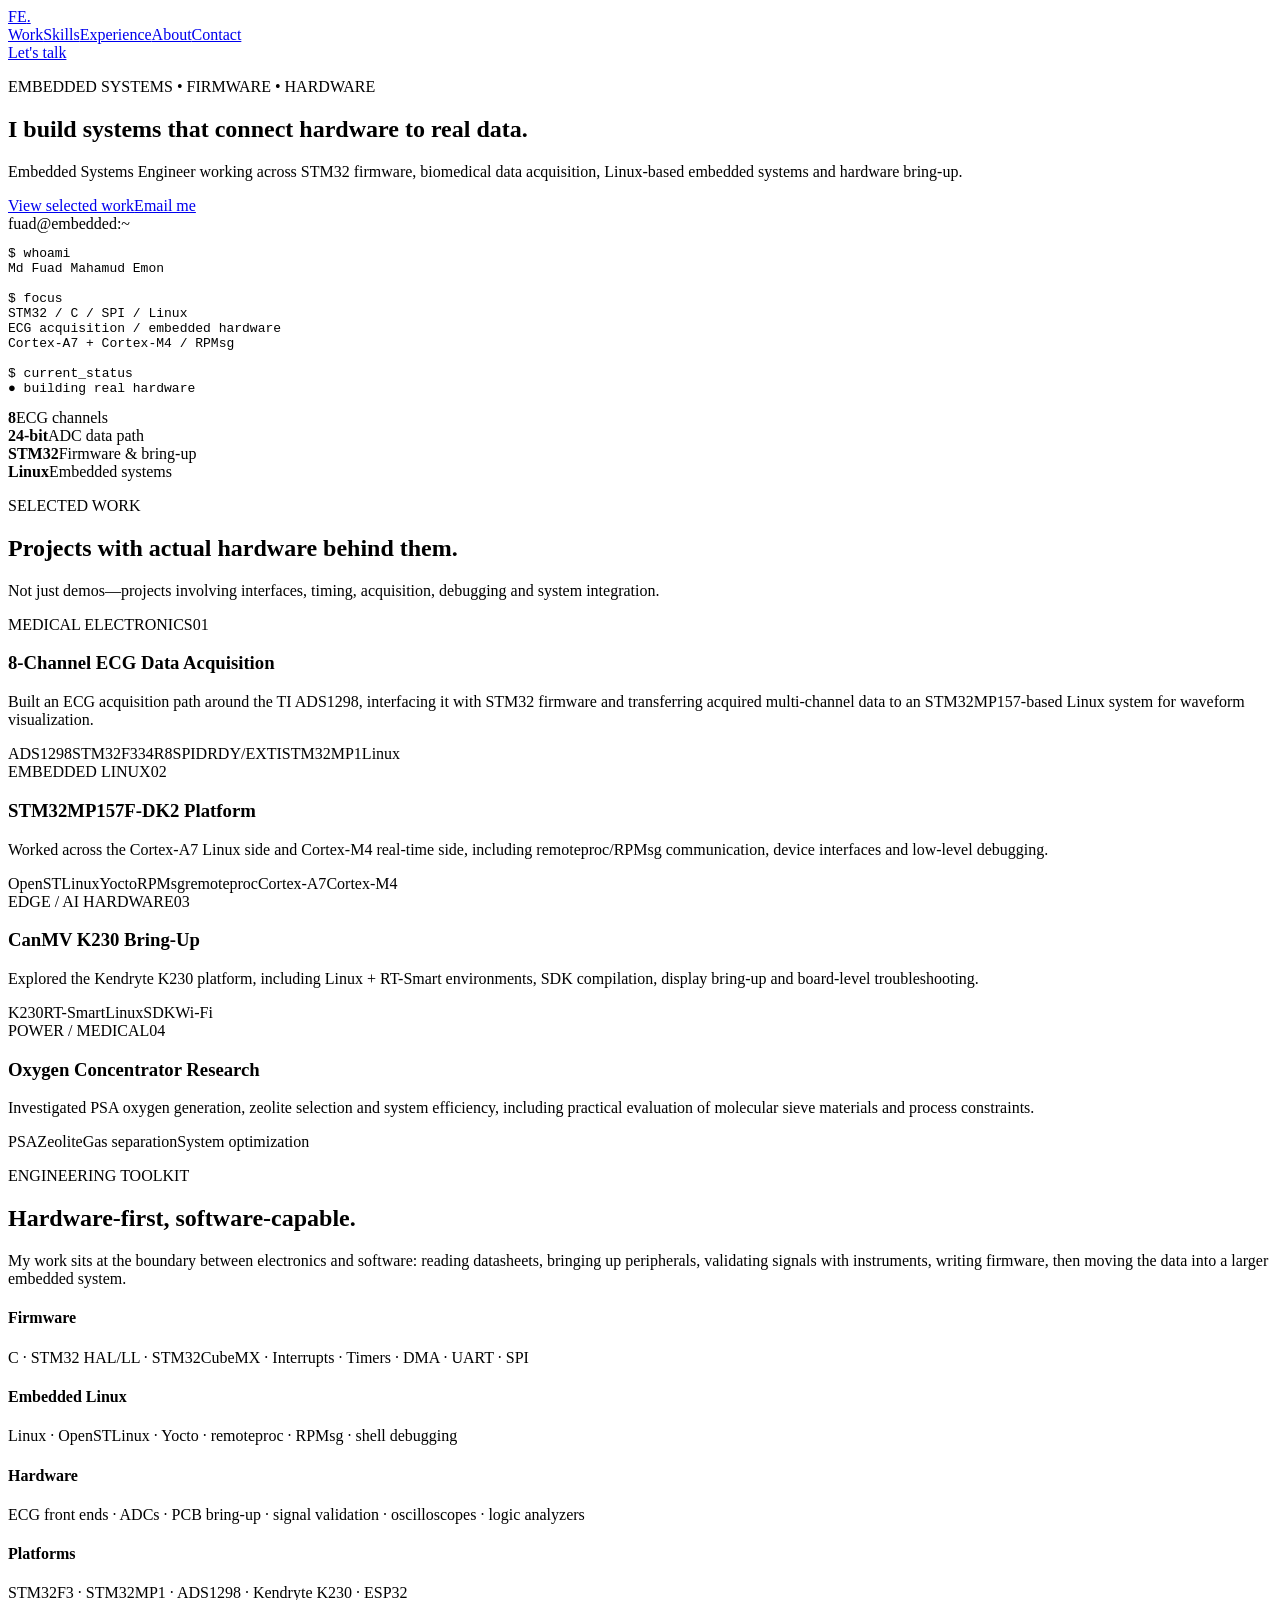
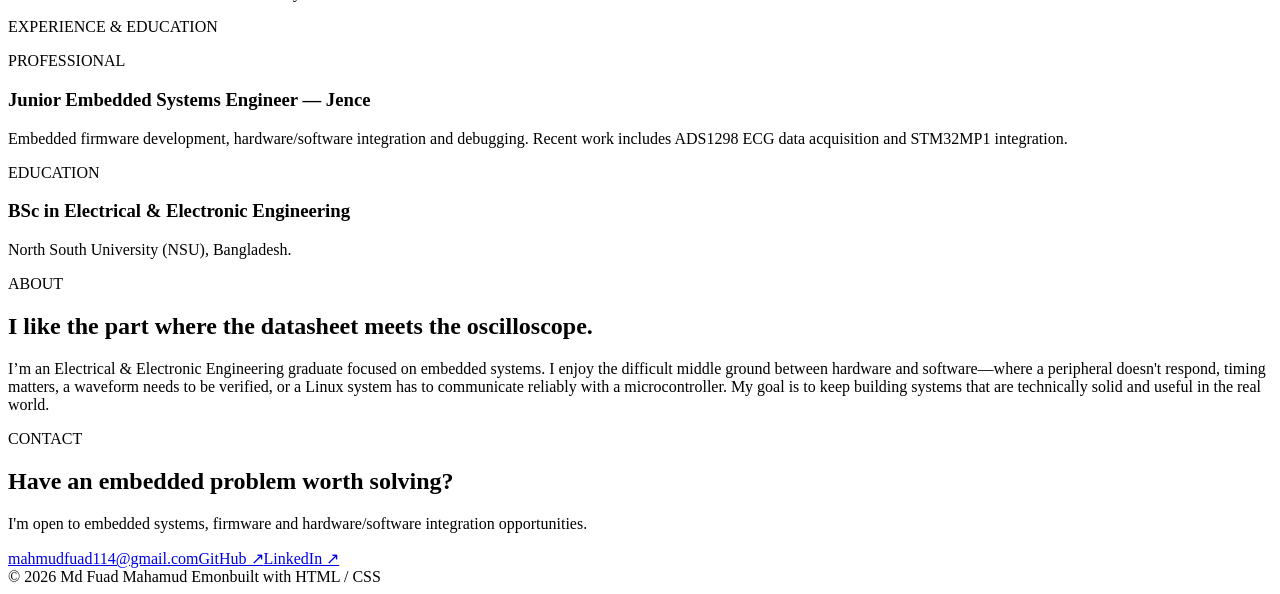
==== index.html @ d2d77876 "Create portfolio homepage" ====
<!DOCTYPE html>
<html lang="en">
<head>
  <meta charset="UTF-8">
  <meta name="viewport" content="width=device-width, initial-scale=1.0">
  <meta name="description" content="Md Fuad Mahamud Emon — Embedded Systems Engineer specializing in STM32, ECG acquisition, Linux and firmware development.">
  <title>Fuad Emon | Embedded Systems Engineer</title>
  <link rel="preconnect" href="https://fonts.googleapis.com">
  <link rel="preconnect" href="https://fonts.gstatic.com" crossorigin>
  <link href="https://fonts.googleapis.com/css2?family=Inter:wght@400;500;600;700;800&family=JetBrains+Mono:wght@500;600&display=swap" rel="stylesheet">
  <link rel="stylesheet" href="style.css">
</head>
<body>
  <header class="nav">
    <a class="brand" href="#top">FE<span>.</span></a>
    <nav><a href="#work">Work</a><a href="#skills">Skills</a><a href="#experience">Experience</a><a href="#about">About</a><a href="#contact">Contact</a></nav>
    <a class="nav-btn" href="#contact">Let's talk</a>
  </header>
  <main id="top">
    <section class="hero">
      <div class="hero-copy">
        <p class="eyebrow">EMBEDDED SYSTEMS • FIRMWARE • HARDWARE</p>
        <h1>I build systems that connect <span>hardware to real data.</span></h1>
        <p class="lead">Embedded Systems Engineer working across STM32 firmware, biomedical data acquisition, Linux-based embedded systems and hardware bring-up.</p>
        <div class="hero-actions"><a class="btn primary" href="#work">View selected work</a><a class="btn ghost" href="mailto:mahmudfuad114@gmail.com">Email me</a></div>
      </div>
      <div class="terminal"><div class="terminal-bar"><i></i><i></i><i></i><span>fuad@embedded:~</span></div><pre><code><span class="muted">$</span> whoami
<span class="accent">Md Fuad Mahamud Emon</span>

<span class="muted">$</span> focus
STM32 / C / SPI / Linux
ECG acquisition / embedded hardware
Cortex-A7 + Cortex-M4 / RPMsg

<span class="muted">$</span> current_status
<span class="ok">● building real hardware</span></code></pre></div>
    </section>
    <section class="metrics"><div><strong>8</strong><span>ECG channels</span></div><div><strong>24-bit</strong><span>ADC data path</span></div><div><strong>STM32</strong><span>Firmware &amp; bring-up</span></div><div><strong>Linux</strong><span>Embedded systems</span></div></section>
    <section id="work" class="section"><div class="section-head"><div><p class="eyebrow">SELECTED WORK</p><h2>Projects with actual hardware behind them.</h2></div><p>Not just demos—projects involving interfaces, timing, acquisition, debugging and system integration.</p></div>
      <div class="projects">
        <article class="project featured"><div class="project-top"><span class="tag">MEDICAL ELECTRONICS</span><span class="mono">01</span></div><h3>8-Channel ECG Data Acquisition</h3><p>Built an ECG acquisition path around the TI ADS1298, interfacing it with STM32 firmware and transferring acquired multi-channel data to an STM32MP157-based Linux system for waveform visualization.</p><div class="stack"><span>ADS1298</span><span>STM32F334R8</span><span>SPI</span><span>DRDY/EXTI</span><span>STM32MP1</span><span>Linux</span></div></article>
        <article class="project"><div class="project-top"><span class="tag">EMBEDDED LINUX</span><span class="mono">02</span></div><h3>STM32MP157F-DK2 Platform</h3><p>Worked across the Cortex-A7 Linux side and Cortex-M4 real-time side, including remoteproc/RPMsg communication, device interfaces and low-level debugging.</p><div class="stack"><span>OpenSTLinux</span><span>Yocto</span><span>RPMsg</span><span>remoteproc</span><span>Cortex-A7</span><span>Cortex-M4</span></div></article>
        <article class="project"><div class="project-top"><span class="tag">EDGE / AI HARDWARE</span><span class="mono">03</span></div><h3>CanMV K230 Bring-Up</h3><p>Explored the Kendryte K230 platform, including Linux + RT-Smart environments, SDK compilation, display bring-up and board-level troubleshooting.</p><div class="stack"><span>K230</span><span>RT-Smart</span><span>Linux</span><span>SDK</span><span>Wi-Fi</span></div></article>
        <article class="project"><div class="project-top"><span class="tag">POWER / MEDICAL</span><span class="mono">04</span></div><h3>Oxygen Concentrator Research</h3><p>Investigated PSA oxygen generation, zeolite selection and system efficiency, including practical evaluation of molecular sieve materials and process constraints.</p><div class="stack"><span>PSA</span><span>Zeolite</span><span>Gas separation</span><span>System optimization</span></div></article>
      </div>
    </section>
    <section id="skills" class="section split"><div><p class="eyebrow">ENGINEERING TOOLKIT</p><h2>Hardware-first, software-capable.</h2><p class="body-copy">My work sits at the boundary between electronics and software: reading datasheets, bringing up peripherals, validating signals with instruments, writing firmware, then moving the data into a larger embedded system.</p></div><div class="skill-grid"><div><h4>Firmware</h4><p>C · STM32 HAL/LL · STM32CubeMX · Interrupts · Timers · DMA · UART · SPI</p></div><div><h4>Embedded Linux</h4><p>Linux · OpenSTLinux · Yocto · remoteproc · RPMsg · shell debugging</p></div><div><h4>Hardware</h4><p>ECG front ends · ADCs · PCB bring-up · signal validation · oscilloscopes · logic analyzers</p></div><div><h4>Platforms</h4><p>STM32F3 · STM32MP1 · ADS1298 · Kendryte K230 · ESP32</p></div></div></section>
    <section id="experience" class="section"><p class="eyebrow">EXPERIENCE &amp; EDUCATION</p><div class="timeline"><div class="timeline-item"><div class="date">PROFESSIONAL</div><div><h3>Junior Embedded Systems Engineer — Jence</h3><p>Embedded firmware development, hardware/software integration and debugging. Recent work includes ADS1298 ECG data acquisition and STM32MP1 integration.</p></div></div><div class="timeline-item"><div class="date">EDUCATION</div><div><h3>BSc in Electrical &amp; Electronic Engineering</h3><p>North South University (NSU), Bangladesh.</p></div></div></div></section>
    <section id="about" class="section about"><div><p class="eyebrow">ABOUT</p><h2>I like the part where the datasheet meets the oscilloscope.</h2></div><p class="body-copy">I’m an Electrical &amp; Electronic Engineering graduate focused on embedded systems. I enjoy the difficult middle ground between hardware and software—where a peripheral doesn't respond, timing matters, a waveform needs to be verified, or a Linux system has to communicate reliably with a microcontroller. My goal is to keep building systems that are technically solid and useful in the real world.</p></section>
    <section id="contact" class="contact"><p class="eyebrow">CONTACT</p><h2>Have an embedded problem worth solving?</h2><p>I'm open to embedded systems, firmware and hardware/software integration opportunities.</p><div class="contact-links"><a class="btn primary" href="mailto:mahmudfuad114@gmail.com">mahmudfuad114@gmail.com</a><a class="btn ghost" href="https://github.com/Fuad810" target="_blank" rel="noopener">GitHub ↗</a><a class="btn ghost" href="https://www.linkedin.com/" target="_blank" rel="noopener">LinkedIn ↗</a></div></section>
  </main>
  <footer><span>© 2026 Md Fuad Mahamud Emon</span><span class="mono">built with HTML / CSS</span></footer>
  <script src="script.js"></script>
</body>
</html>
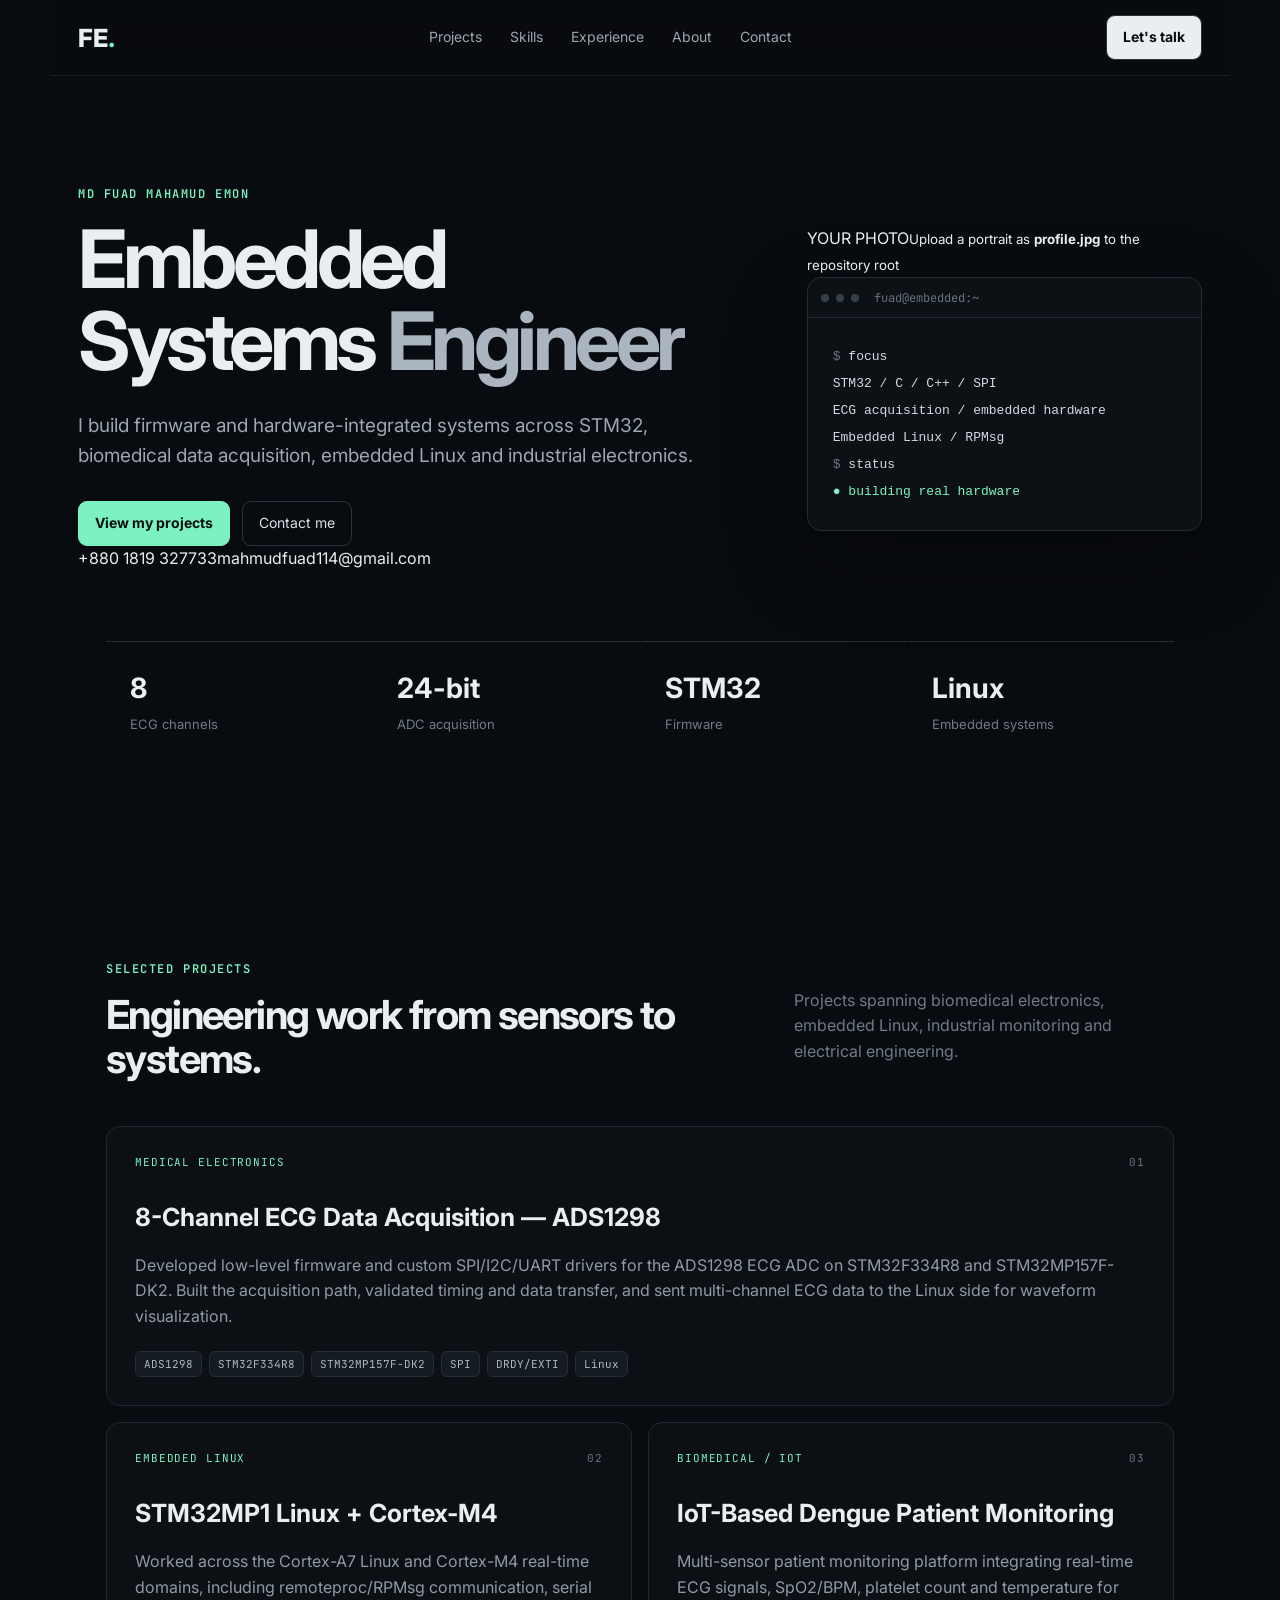
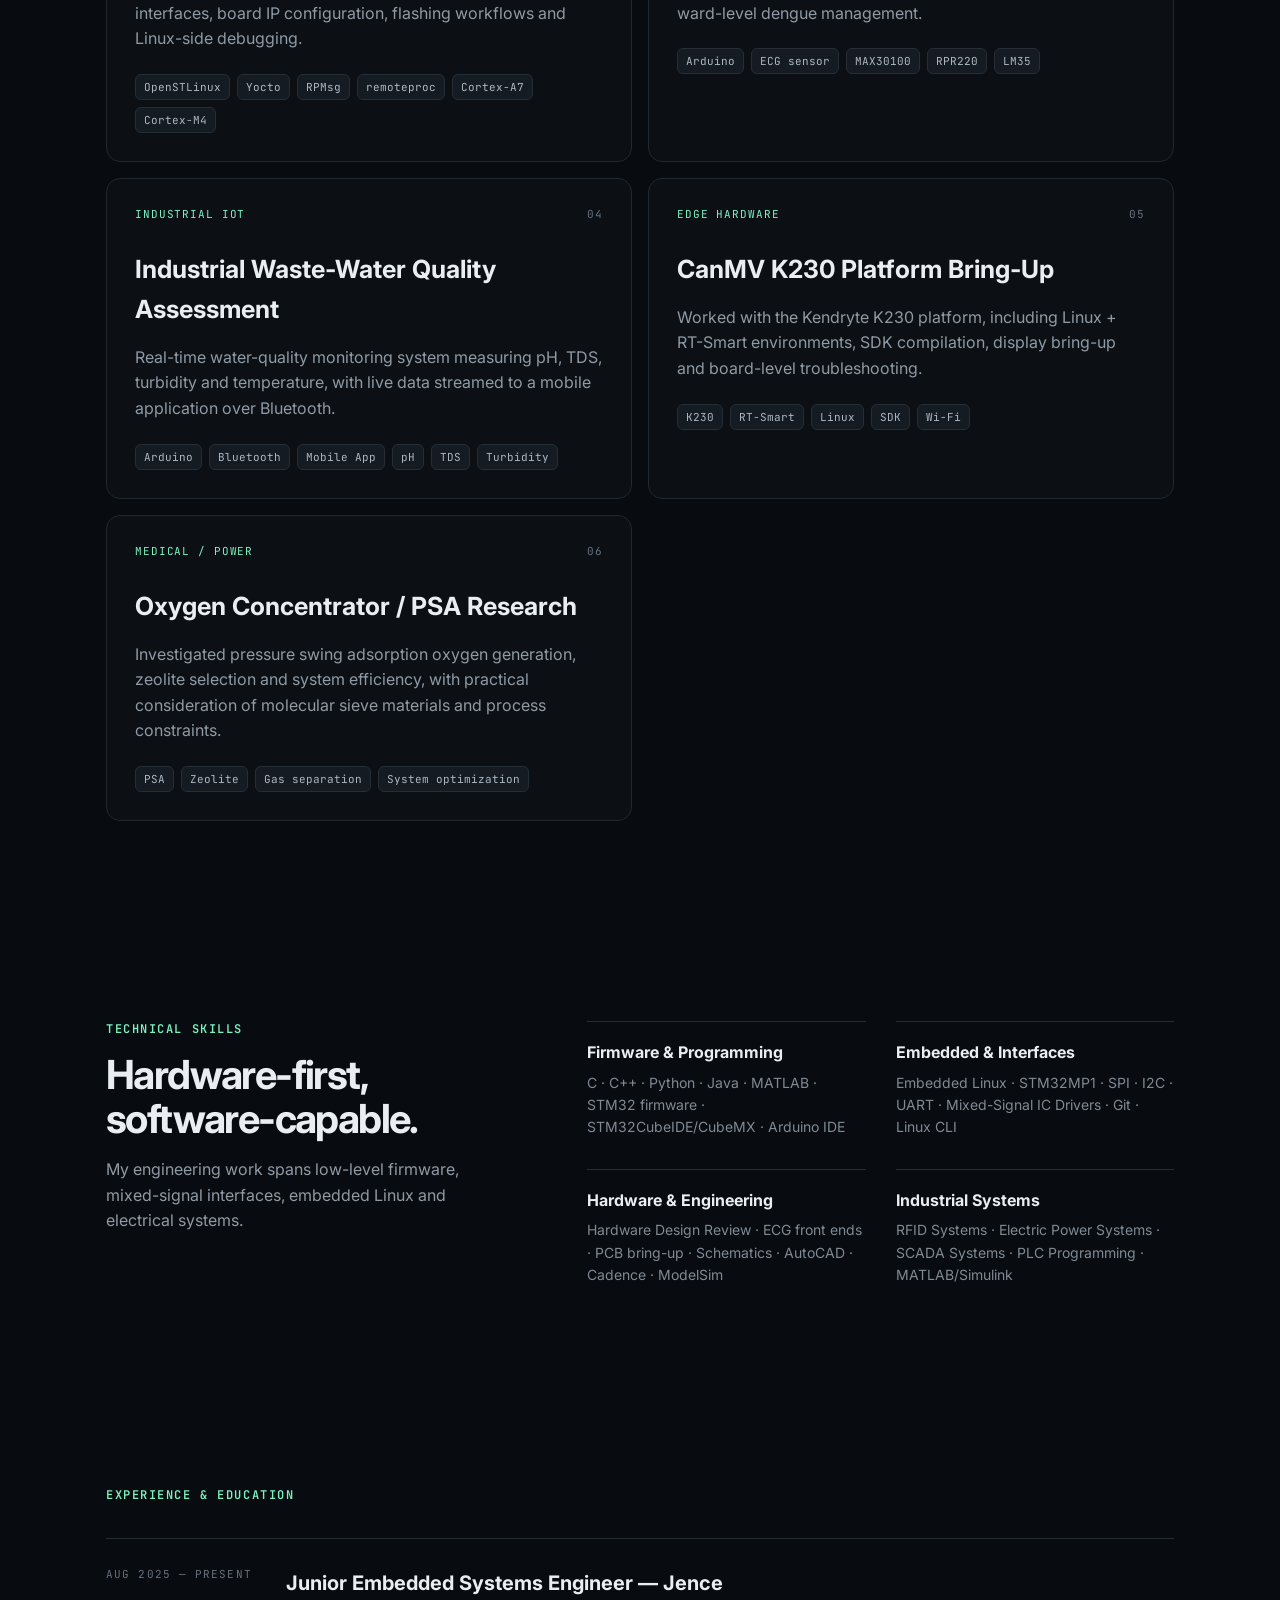
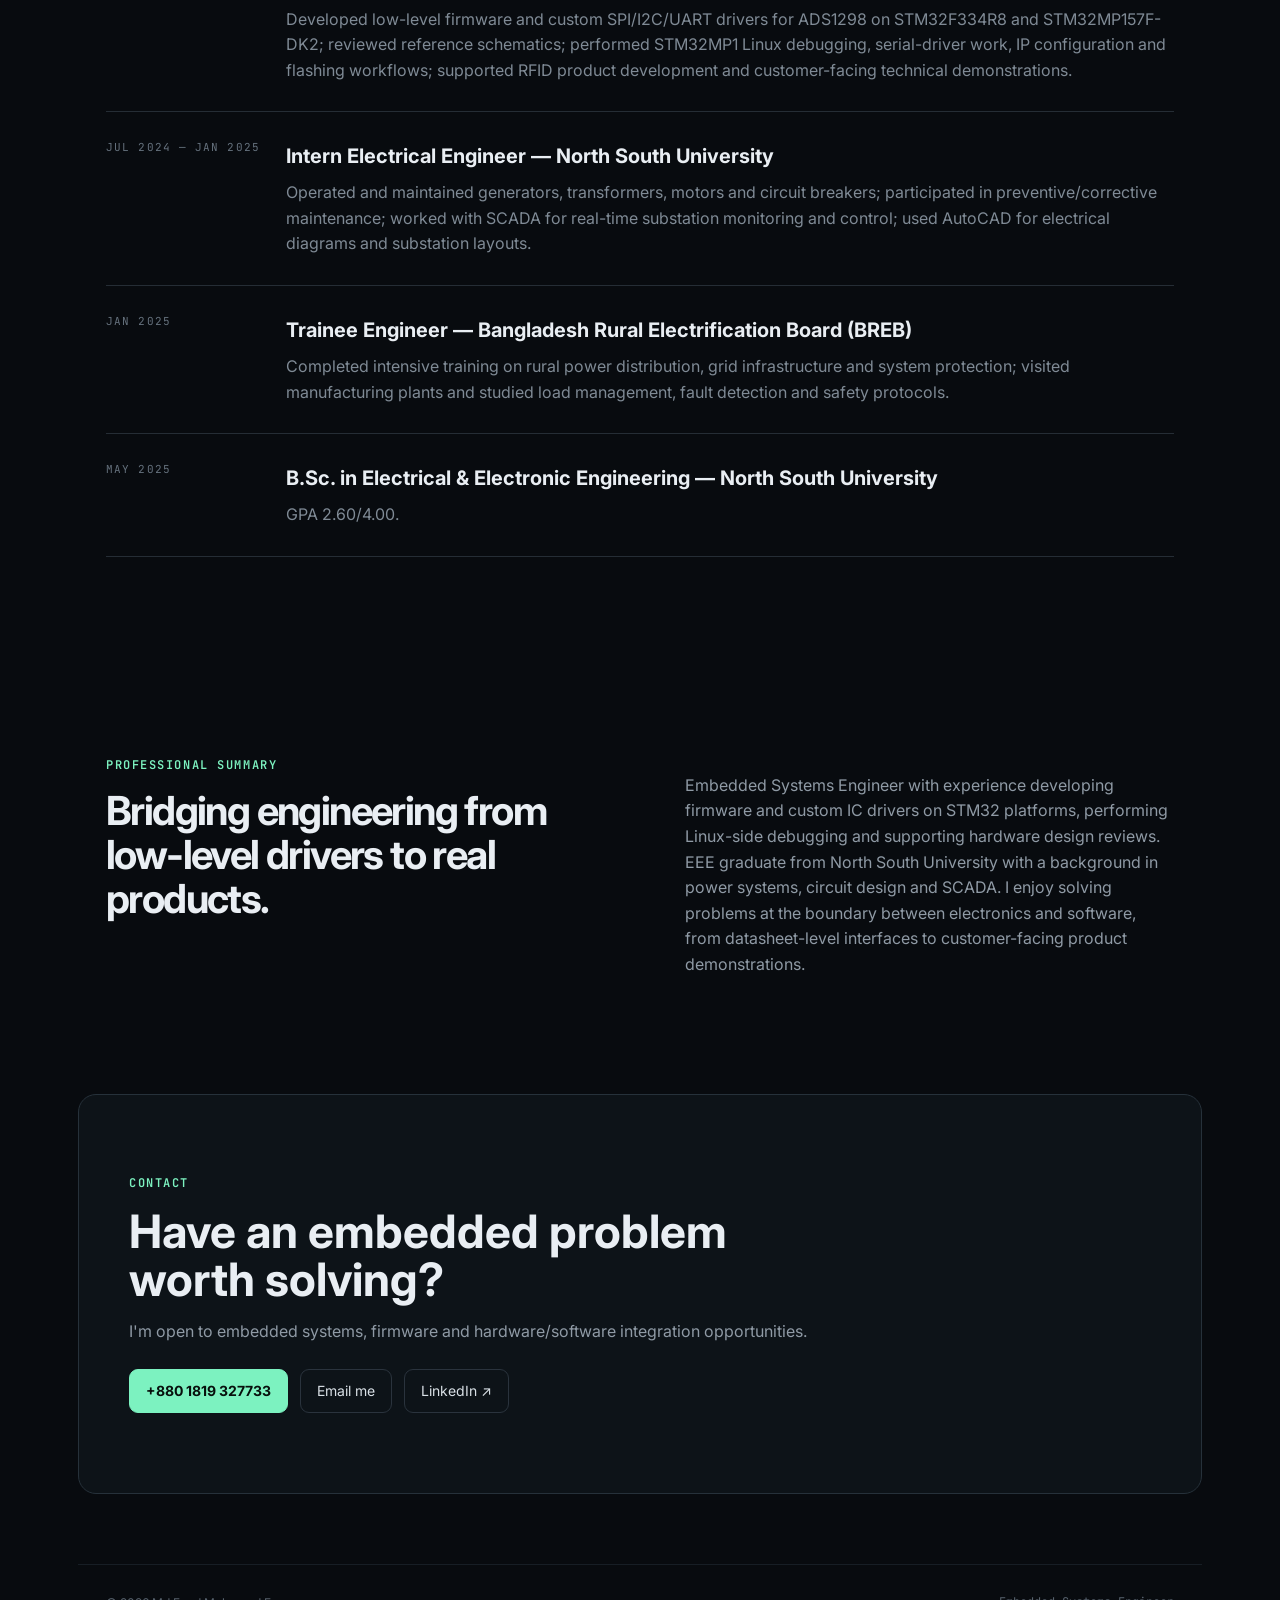
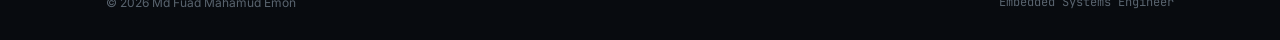
==== commit 6aa91a3f: "Update portfolio with latest CV details" ====
--- a/index.html
+++ b/index.html
@@ -1,55 +1,37 @@
 <!DOCTYPE html>
 <html lang="en">
 <head>
-  <meta charset="UTF-8">
-  <meta name="viewport" content="width=device-width, initial-scale=1.0">
-  <meta name="description" content="Md Fuad Mahamud Emon — Embedded Systems Engineer specializing in STM32, ECG acquisition, Linux and firmware development.">
-  <title>Fuad Emon | Embedded Systems Engineer</title>
-  <link rel="preconnect" href="https://fonts.googleapis.com">
-  <link rel="preconnect" href="https://fonts.gstatic.com" crossorigin>
-  <link href="https://fonts.googleapis.com/css2?family=Inter:wght@400;500;600;700;800&family=JetBrains+Mono:wght@500;600&display=swap" rel="stylesheet">
-  <link rel="stylesheet" href="style.css">
+<meta charset="UTF-8"><meta name="viewport" content="width=device-width, initial-scale=1.0">
+<meta name="description" content="Md Fuad Mahamud Emon — Embedded Systems Engineer. STM32, ECG acquisition, embedded Linux, firmware and hardware integration.">
+<title>Md Fuad Mahamud Emon | Embedded Systems Engineer</title>
+<link rel="preconnect" href="https://fonts.googleapis.com"><link rel="preconnect" href="https://fonts.gstatic.com" crossorigin>
+<link href="https://fonts.googleapis.com/css2?family=Inter:wght@400;500;600;700;800&family=JetBrains+Mono:wght@500;600&display=swap" rel="stylesheet"><link rel="stylesheet" href="style.css">
 </head>
 <body>
-  <header class="nav">
-    <a class="brand" href="#top">FE<span>.</span></a>
-    <nav><a href="#work">Work</a><a href="#skills">Skills</a><a href="#experience">Experience</a><a href="#about">About</a><a href="#contact">Contact</a></nav>
-    <a class="nav-btn" href="#contact">Let's talk</a>
-  </header>
-  <main id="top">
-    <section class="hero">
-      <div class="hero-copy">
-        <p class="eyebrow">EMBEDDED SYSTEMS • FIRMWARE • HARDWARE</p>
-        <h1>I build systems that connect <span>hardware to real data.</span></h1>
-        <p class="lead">Embedded Systems Engineer working across STM32 firmware, biomedical data acquisition, Linux-based embedded systems and hardware bring-up.</p>
-        <div class="hero-actions"><a class="btn primary" href="#work">View selected work</a><a class="btn ghost" href="mailto:mahmudfuad114@gmail.com">Email me</a></div>
-      </div>
-      <div class="terminal"><div class="terminal-bar"><i></i><i></i><i></i><span>fuad@embedded:~</span></div><pre><code><span class="muted">$</span> whoami
-<span class="accent">Md Fuad Mahamud Emon</span>
-
-<span class="muted">$</span> focus
-STM32 / C / SPI / Linux
+<header class="nav"><a class="brand" href="#top">FE<span>.</span></a><nav><a href="#work">Projects</a><a href="#skills">Skills</a><a href="#experience">Experience</a><a href="#about">About</a><a href="#contact">Contact</a></nav><a class="nav-btn" href="#contact">Let's talk</a></header>
+<main id="top">
+<section class="hero">
+<div class="hero-copy"><p class="eyebrow">MD FUAD MAHAMUD EMON</p><h1>Embedded Systems <span>Engineer</span></h1><p class="lead">I build firmware and hardware-integrated systems across STM32, biomedical data acquisition, embedded Linux and industrial electronics.</p><div class="hero-actions"><a class="btn primary" href="#work">View my projects</a><a class="btn ghost" href="mailto:mahmudfuad114@gmail.com">Contact me</a></div><div class="quick-contact"><span>+880 1819 327733</span><span>mahmudfuad114@gmail.com</span></div></div>
+<div class="profile-card"><div class="photo-placeholder"><span>YOUR PHOTO</span><small>Upload a portrait as <b>profile.jpg</b> to the repository root</small></div><div class="terminal"><div class="terminal-bar"><i></i><i></i><i></i><span>fuad@embedded:~</span></div><pre><code><span class="muted">$</span> focus
+STM32 / C / C++ / SPI
 ECG acquisition / embedded hardware
-Cortex-A7 + Cortex-M4 / RPMsg
-
-<span class="muted">$</span> current_status
-<span class="ok">● building real hardware</span></code></pre></div>
-    </section>
-    <section class="metrics"><div><strong>8</strong><span>ECG channels</span></div><div><strong>24-bit</strong><span>ADC data path</span></div><div><strong>STM32</strong><span>Firmware &amp; bring-up</span></div><div><strong>Linux</strong><span>Embedded systems</span></div></section>
-    <section id="work" class="section"><div class="section-head"><div><p class="eyebrow">SELECTED WORK</p><h2>Projects with actual hardware behind them.</h2></div><p>Not just demos—projects involving interfaces, timing, acquisition, debugging and system integration.</p></div>
-      <div class="projects">
-        <article class="project featured"><div class="project-top"><span class="tag">MEDICAL ELECTRONICS</span><span class="mono">01</span></div><h3>8-Channel ECG Data Acquisition</h3><p>Built an ECG acquisition path around the TI ADS1298, interfacing it with STM32 firmware and transferring acquired multi-channel data to an STM32MP157-based Linux system for waveform visualization.</p><div class="stack"><span>ADS1298</span><span>STM32F334R8</span><span>SPI</span><span>DRDY/EXTI</span><span>STM32MP1</span><span>Linux</span></div></article>
-        <article class="project"><div class="project-top"><span class="tag">EMBEDDED LINUX</span><span class="mono">02</span></div><h3>STM32MP157F-DK2 Platform</h3><p>Worked across the Cortex-A7 Linux side and Cortex-M4 real-time side, including remoteproc/RPMsg communication, device interfaces and low-level debugging.</p><div class="stack"><span>OpenSTLinux</span><span>Yocto</span><span>RPMsg</span><span>remoteproc</span><span>Cortex-A7</span><span>Cortex-M4</span></div></article>
-        <article class="project"><div class="project-top"><span class="tag">EDGE / AI HARDWARE</span><span class="mono">03</span></div><h3>CanMV K230 Bring-Up</h3><p>Explored the Kendryte K230 platform, including Linux + RT-Smart environments, SDK compilation, display bring-up and board-level troubleshooting.</p><div class="stack"><span>K230</span><span>RT-Smart</span><span>Linux</span><span>SDK</span><span>Wi-Fi</span></div></article>
-        <article class="project"><div class="project-top"><span class="tag">POWER / MEDICAL</span><span class="mono">04</span></div><h3>Oxygen Concentrator Research</h3><p>Investigated PSA oxygen generation, zeolite selection and system efficiency, including practical evaluation of molecular sieve materials and process constraints.</p><div class="stack"><span>PSA</span><span>Zeolite</span><span>Gas separation</span><span>System optimization</span></div></article>
-      </div>
-    </section>
-    <section id="skills" class="section split"><div><p class="eyebrow">ENGINEERING TOOLKIT</p><h2>Hardware-first, software-capable.</h2><p class="body-copy">My work sits at the boundary between electronics and software: reading datasheets, bringing up peripherals, validating signals with instruments, writing firmware, then moving the data into a larger embedded system.</p></div><div class="skill-grid"><div><h4>Firmware</h4><p>C · STM32 HAL/LL · STM32CubeMX · Interrupts · Timers · DMA · UART · SPI</p></div><div><h4>Embedded Linux</h4><p>Linux · OpenSTLinux · Yocto · remoteproc · RPMsg · shell debugging</p></div><div><h4>Hardware</h4><p>ECG front ends · ADCs · PCB bring-up · signal validation · oscilloscopes · logic analyzers</p></div><div><h4>Platforms</h4><p>STM32F3 · STM32MP1 · ADS1298 · Kendryte K230 · ESP32</p></div></div></section>
-    <section id="experience" class="section"><p class="eyebrow">EXPERIENCE &amp; EDUCATION</p><div class="timeline"><div class="timeline-item"><div class="date">PROFESSIONAL</div><div><h3>Junior Embedded Systems Engineer — Jence</h3><p>Embedded firmware development, hardware/software integration and debugging. Recent work includes ADS1298 ECG data acquisition and STM32MP1 integration.</p></div></div><div class="timeline-item"><div class="date">EDUCATION</div><div><h3>BSc in Electrical &amp; Electronic Engineering</h3><p>North South University (NSU), Bangladesh.</p></div></div></div></section>
-    <section id="about" class="section about"><div><p class="eyebrow">ABOUT</p><h2>I like the part where the datasheet meets the oscilloscope.</h2></div><p class="body-copy">I’m an Electrical &amp; Electronic Engineering graduate focused on embedded systems. I enjoy the difficult middle ground between hardware and software—where a peripheral doesn't respond, timing matters, a waveform needs to be verified, or a Linux system has to communicate reliably with a microcontroller. My goal is to keep building systems that are technically solid and useful in the real world.</p></section>
-    <section id="contact" class="contact"><p class="eyebrow">CONTACT</p><h2>Have an embedded problem worth solving?</h2><p>I'm open to embedded systems, firmware and hardware/software integration opportunities.</p><div class="contact-links"><a class="btn primary" href="mailto:mahmudfuad114@gmail.com">mahmudfuad114@gmail.com</a><a class="btn ghost" href="https://github.com/Fuad810" target="_blank" rel="noopener">GitHub ↗</a><a class="btn ghost" href="https://www.linkedin.com/" target="_blank" rel="noopener">LinkedIn ↗</a></div></section>
-  </main>
-  <footer><span>© 2026 Md Fuad Mahamud Emon</span><span class="mono">built with HTML / CSS</span></footer>
-  <script src="script.js"></script>
-</body>
-</html>+Embedded Linux / RPMsg
+<span class="muted">$</span> status
+<span class="ok">● building real hardware</span></code></pre></div></div>
+</section>
+<section class="metrics"><div><strong>8</strong><span>ECG channels</span></div><div><strong>24-bit</strong><span>ADC acquisition</span></div><div><strong>STM32</strong><span>Firmware</span></div><div><strong>Linux</strong><span>Embedded systems</span></div></section>
+<section id="work" class="section"><div class="section-head"><div><p class="eyebrow">SELECTED PROJECTS</p><h2>Engineering work from sensors to systems.</h2></div><p>Projects spanning biomedical electronics, embedded Linux, industrial monitoring and electrical engineering.</p></div>
+<div class="projects">
+<article class="project featured"><div class="project-top"><span class="tag">MEDICAL ELECTRONICS</span><span class="mono">01</span></div><h3>8-Channel ECG Data Acquisition — ADS1298</h3><p>Developed low-level firmware and custom SPI/I2C/UART drivers for the ADS1298 ECG ADC on STM32F334R8 and STM32MP157F-DK2. Built the acquisition path, validated timing and data transfer, and sent multi-channel ECG data to the Linux side for waveform visualization.</p><div class="stack"><span>ADS1298</span><span>STM32F334R8</span><span>STM32MP157F-DK2</span><span>SPI</span><span>DRDY/EXTI</span><span>Linux</span></div></article>
+<article class="project"><div class="project-top"><span class="tag">EMBEDDED LINUX</span><span class="mono">02</span></div><h3>STM32MP1 Linux + Cortex-M4</h3><p>Worked across the Cortex-A7 Linux and Cortex-M4 real-time domains, including remoteproc/RPMsg communication, serial interfaces, board IP configuration, flashing workflows and Linux-side debugging.</p><div class="stack"><span>OpenSTLinux</span><span>Yocto</span><span>RPMsg</span><span>remoteproc</span><span>Cortex-A7</span><span>Cortex-M4</span></div></article>
+<article class="project"><div class="project-top"><span class="tag">BIOMEDICAL / IOT</span><span class="mono">03</span></div><h3>IoT-Based Dengue Patient Monitoring</h3><p>Multi-sensor patient monitoring platform integrating real-time ECG signals, SpO2/BPM, platelet count and temperature for ward-level dengue management.</p><div class="stack"><span>Arduino</span><span>ECG sensor</span><span>MAX30100</span><span>RPR220</span><span>LM35</span></div></article>
+<article class="project"><div class="project-top"><span class="tag">INDUSTRIAL IOT</span><span class="mono">04</span></div><h3>Industrial Waste-Water Quality Assessment</h3><p>Real-time water-quality monitoring system measuring pH, TDS, turbidity and temperature, with live data streamed to a mobile application over Bluetooth.</p><div class="stack"><span>Arduino</span><span>Bluetooth</span><span>Mobile App</span><span>pH</span><span>TDS</span><span>Turbidity</span></div></article>
+<article class="project"><div class="project-top"><span class="tag">EDGE HARDWARE</span><span class="mono">05</span></div><h3>CanMV K230 Platform Bring-Up</h3><p>Worked with the Kendryte K230 platform, including Linux + RT-Smart environments, SDK compilation, display bring-up and board-level troubleshooting.</p><div class="stack"><span>K230</span><span>RT-Smart</span><span>Linux</span><span>SDK</span><span>Wi-Fi</span></div></article>
+<article class="project"><div class="project-top"><span class="tag">MEDICAL / POWER</span><span class="mono">06</span></div><h3>Oxygen Concentrator / PSA Research</h3><p>Investigated pressure swing adsorption oxygen generation, zeolite selection and system efficiency, with practical consideration of molecular sieve materials and process constraints.</p><div class="stack"><span>PSA</span><span>Zeolite</span><span>Gas separation</span><span>System optimization</span></div></article>
+</div></section>
+<section id="skills" class="section split"><div><p class="eyebrow">TECHNICAL SKILLS</p><h2>Hardware-first, software-capable.</h2><p class="body-copy">My engineering work spans low-level firmware, mixed-signal interfaces, embedded Linux and electrical systems.</p></div><div class="skill-grid"><div><h4>Firmware &amp; Programming</h4><p>C · C++ · Python · Java · MATLAB · STM32 firmware · STM32CubeIDE/CubeMX · Arduino IDE</p></div><div><h4>Embedded &amp; Interfaces</h4><p>Embedded Linux · STM32MP1 · SPI · I2C · UART · Mixed-Signal IC Drivers · Git · Linux CLI</p></div><div><h4>Hardware &amp; Engineering</h4><p>Hardware Design Review · ECG front ends · PCB bring-up · Schematics · AutoCAD · Cadence · ModelSim</p></div><div><h4>Industrial Systems</h4><p>RFID Systems · Electric Power Systems · SCADA Systems · PLC Programming · MATLAB/Simulink</p></div></div></section>
+<section id="experience" class="section"><p class="eyebrow">EXPERIENCE &amp; EDUCATION</p><div class="timeline"><div class="timeline-item"><div class="date">AUG 2025 — PRESENT</div><div><h3>Junior Embedded Systems Engineer — Jence</h3><p>Developed low-level firmware and custom SPI/I2C/UART drivers for ADS1298 on STM32F334R8 and STM32MP157F-DK2; reviewed reference schematics; performed STM32MP1 Linux debugging, serial-driver work, IP configuration and flashing workflows; supported RFID product development and customer-facing technical demonstrations.</p></div></div><div class="timeline-item"><div class="date">JUL 2024 — JAN 2025</div><div><h3>Intern Electrical Engineer — North South University</h3><p>Operated and maintained generators, transformers, motors and circuit breakers; participated in preventive/corrective maintenance; worked with SCADA for real-time substation monitoring and control; used AutoCAD for electrical diagrams and substation layouts.</p></div></div><div class="timeline-item"><div class="date">JAN 2025</div><div><h3>Trainee Engineer — Bangladesh Rural Electrification Board (BREB)</h3><p>Completed intensive training on rural power distribution, grid infrastructure and system protection; visited manufacturing plants and studied load management, fault detection and safety protocols.</p></div></div><div class="timeline-item"><div class="date">MAY 2025</div><div><h3>B.Sc. in Electrical &amp; Electronic Engineering — North South University</h3><p>GPA 2.60/4.00.</p></div></div></div></section>
+<section id="about" class="section about"><div><p class="eyebrow">PROFESSIONAL SUMMARY</p><h2>Bridging engineering from low-level drivers to real products.</h2></div><p class="body-copy">Embedded Systems Engineer with experience developing firmware and custom IC drivers on STM32 platforms, performing Linux-side debugging and supporting hardware design reviews. EEE graduate from North South University with a background in power systems, circuit design and SCADA. I enjoy solving problems at the boundary between electronics and software, from datasheet-level interfaces to customer-facing product demonstrations.</p></section>
+<section id="contact" class="contact"><p class="eyebrow">CONTACT</p><h2>Have an embedded problem worth solving?</h2><p>I'm open to embedded systems, firmware and hardware/software integration opportunities.</p><div class="contact-links"><a class="btn primary" href="tel:+8801819327733">+880 1819 327733</a><a class="btn ghost" href="mailto:mahmudfuad114@gmail.com">Email me</a><a class="btn ghost" href="https://www.linkedin.com/in/md-fuad-mahamud-emon" target="_blank" rel="noopener">LinkedIn ↗</a></div></section>
+</main><footer><span>© 2026 Md Fuad Mahamud Emon</span><span class="mono">Embedded Systems Engineer</span></footer><script src="script.js"></script>
+</body></html>
--- a/style.css
+++ b/style.css
@@ -0,0 +1 @@
+*{box-sizing:border-box}html{scroll-behavior:smooth}body{margin:0;background:#080b0f;color:#e9eef3;font-family:Inter,system-ui,sans-serif;line-height:1.6}a{color:inherit;text-decoration:none}.nav{height:76px;display:flex;align-items:center;justify-content:space-between;max-width:1180px;margin:auto;padding:0 28px;position:sticky;top:0;background:rgba(8,11,15,.88);backdrop-filter:blur(16px);z-index:10;border-bottom:1px solid #171c22}.brand{font:800 25px Inter}.brand span,.accent,.eyebrow{color:#7cf2c0}.nav nav{display:flex;gap:28px;color:#9da7b2;font-size:14px}.nav nav a:hover{color:#fff}.nav-btn,.btn{border:1px solid #2a333d;border-radius:9px;padding:10px 16px;font-size:14px}.nav-btn{background:#e9eef3;color:#080b0f;font-weight:700}.hero{max-width:1180px;margin:0 auto;padding:110px 28px 70px;display:grid;grid-template-columns:1.25fr .75fr;gap:70px;align-items:center}.eyebrow{font:600 12px "JetBrains Mono",monospace;letter-spacing:.13em;margin:0 0 16px}.hero h1{font-size:clamp(48px,6.3vw,82px);line-height:1.02;letter-spacing:-.055em;margin:0 0 28px}.hero h1 span{color:#aab5c0}.lead{max-width:650px;color:#9da7b2;font-size:19px}.hero-actions,.contact-links{display:flex;gap:12px;flex-wrap:wrap;margin-top:30px}.btn{display:inline-block}.primary{background:#7cf2c0;color:#07100c;border-color:#7cf2c0;font-weight:700}.ghost{color:#d9e0e6}.terminal{border:1px solid #232b34;border-radius:14px;background:#0d1116;box-shadow:0 30px 80px rgba(0,0,0,.35);overflow:hidden}.terminal-bar{height:40px;border-bottom:1px solid #202730;display:flex;align-items:center;gap:7px;padding:0 13px;color:#66727e;font:12px "JetBrains Mono"}.terminal-bar i{width:8px;height:8px;border-radius:50%;background:#35404b}.terminal-bar span{margin-left:8px}.terminal pre{padding:25px;margin:0;font:13px/2 "JetBrains Mono",monospace;color:#d2dae1}.muted{color:#66727e}.ok{color:#7cf2c0}.metrics{max-width:1124px;margin:0 auto;padding:0 28px 100px;display:grid;grid-template-columns:repeat(4,1fr);gap:1px}.metrics div{padding:24px;border-top:1px solid #252d35}.metrics strong{display:block;font-size:28px}.metrics span{color:#707b86;font-size:13px}.section{max-width:1124px;margin:0 auto;padding:100px 28px}.section-head{display:flex;justify-content:space-between;gap:60px;align-items:end;margin-bottom:45px}.section-head>p{max-width:380px;color:#707b86}.section h2{font-size:40px;line-height:1.1;letter-spacing:-.04em;margin:0}.projects{display:grid;grid-template-columns:1fr 1fr;gap:16px}.project{border:1px solid #202832;background:#0c1015;padding:28px;border-radius:14px;transition:.2s}.project:hover{transform:translateY(-3px);border-color:#3a4652}.project.featured{grid-column:span 2}.project-top{display:flex;justify-content:space-between;color:#66727e;font:11px "JetBrains Mono";letter-spacing:.08em}.tag{color:#7cf2c0}.project h3{font-size:25px;margin:28px 0 10px}.project p,.body-copy{color:#8f9aa5}.stack{display:flex;gap:7px;flex-wrap:wrap;margin-top:22px}.stack span{background:#151b22;border:1px solid #252e37;border-radius:6px;padding:5px 8px;font:11px "JetBrains Mono";color:#aeb8c2}.split{display:grid;grid-template-columns:.8fr 1.2fr;gap:90px}.skill-grid{display:grid;grid-template-columns:1fr 1fr;gap:30px}.skill-grid div{border-top:1px solid #252d35;padding-top:18px}.skill-grid h4{margin:0 0 6px}.skill-grid p{color:#7f8a95;font-size:14px;margin:0}.timeline{margin-top:35px;border-top:1px solid #252d35}.timeline-item{display:grid;grid-template-columns:180px 1fr;padding:28px 0;border-bottom:1px solid #252d35}.date{font:11px "JetBrains Mono";color:#66727e;letter-spacing:.1em}.timeline h3{margin:0 0 8px;font-size:20px}.timeline p{margin:0;color:#7f8a95}.about{display:grid;grid-template-columns:1fr 1fr;gap:90px}.contact{max-width:1124px;margin:0 auto 70px;padding:80px 50px;border:1px solid #26313a;border-radius:18px;background:#0d1318}.contact h2{font-size:46px;line-height:1.05;max-width:650px;margin:0}.contact>p:not(.eyebrow){color:#8f9aa5}.contact-links{margin-top:24px}footer{max-width:1124px;margin:auto;padding:28px;color:#59646f;border-top:1px solid #171e25;display:flex;justify-content:space-between;font-size:12px}.mono{font-family:"JetBrains Mono",monospace}@media(max-width:800px){.nav nav,.nav-btn{display:none}.hero,.split,.about{grid-template-columns:1fr}.hero{padding-top:70px;gap:45px}.metrics{grid-template-columns:1fr 1fr}.projects{grid-template-columns:1fr}.project.featured{grid-column:span 1}.section-head{display:block}.section-head>p{margin-top:20px}.skill-grid{grid-template-columns:1fr}.timeline-item{grid-template-columns:1fr;gap:8px}.contact{margin:20px 28px 50px;padding:45px 28px}.contact h2{font-size:36px}footer{margin:0 28px;display:block}.hero h1{font-size:52px}}
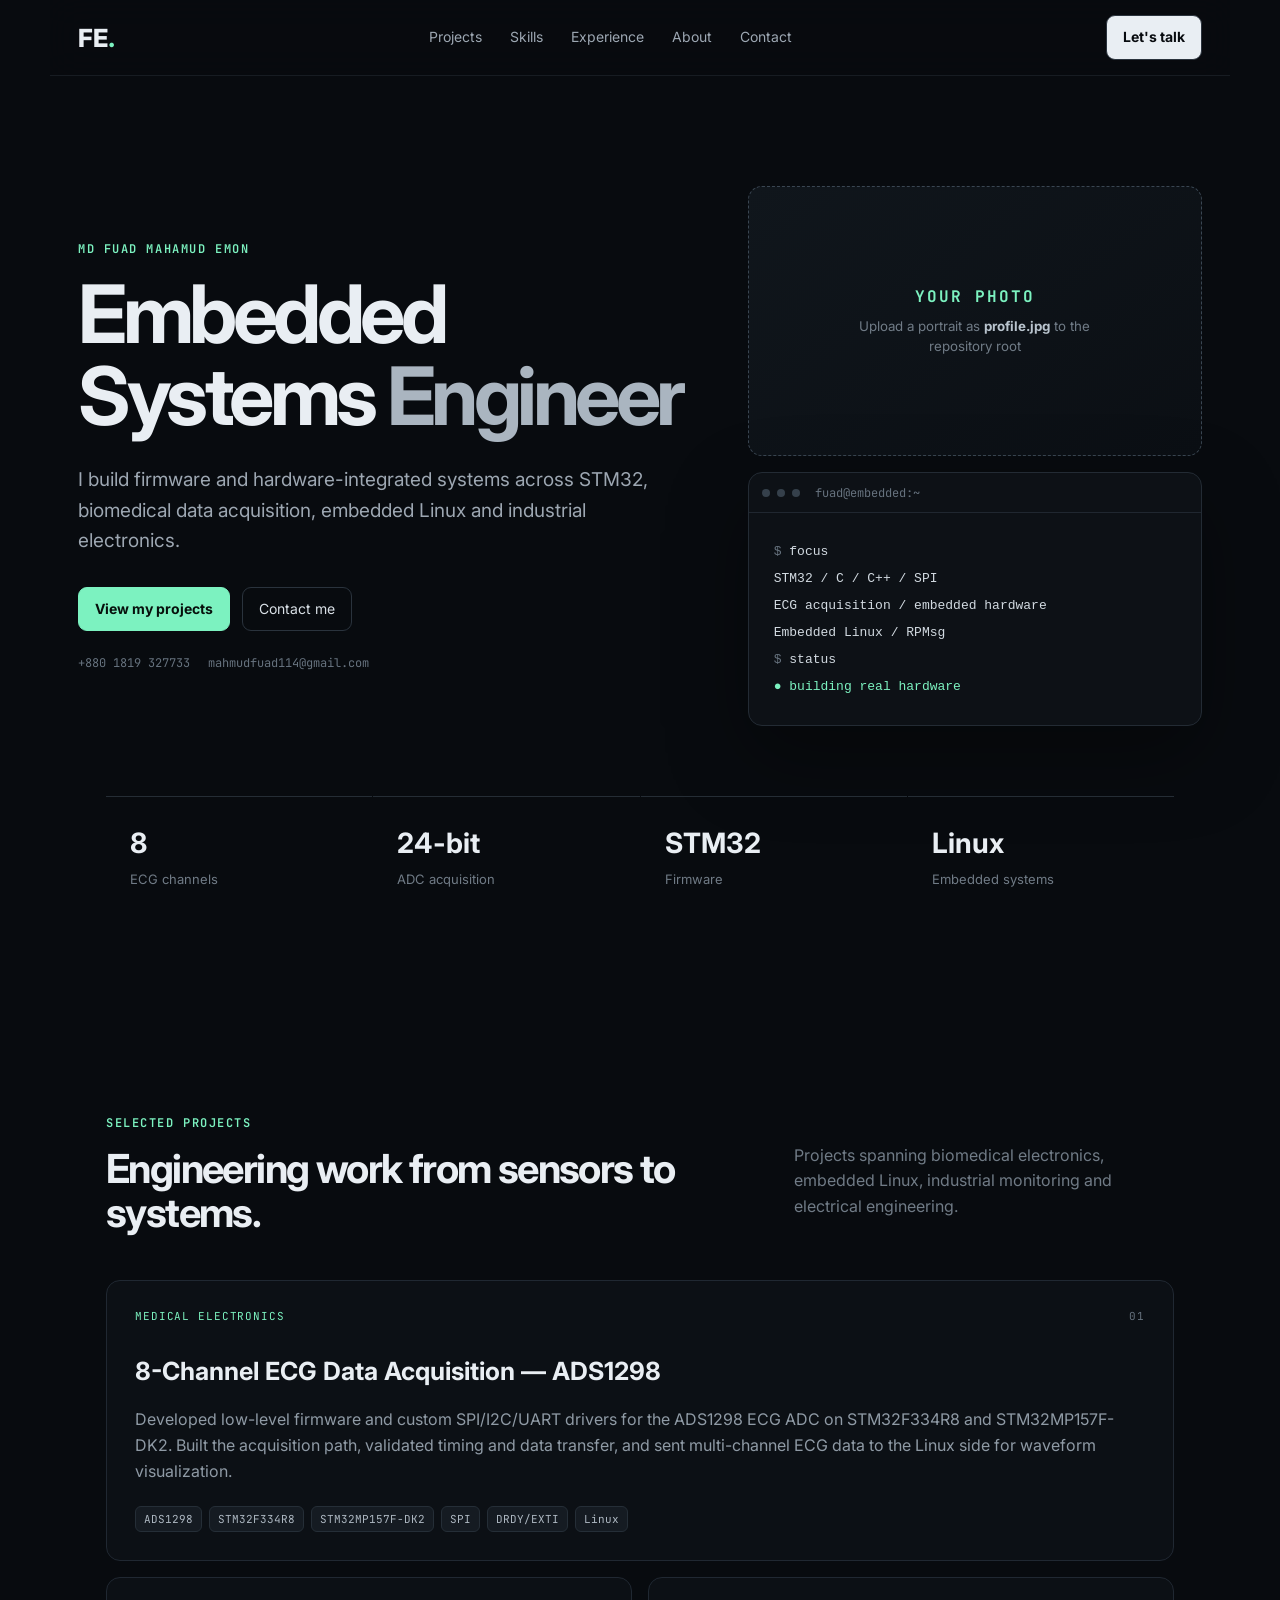
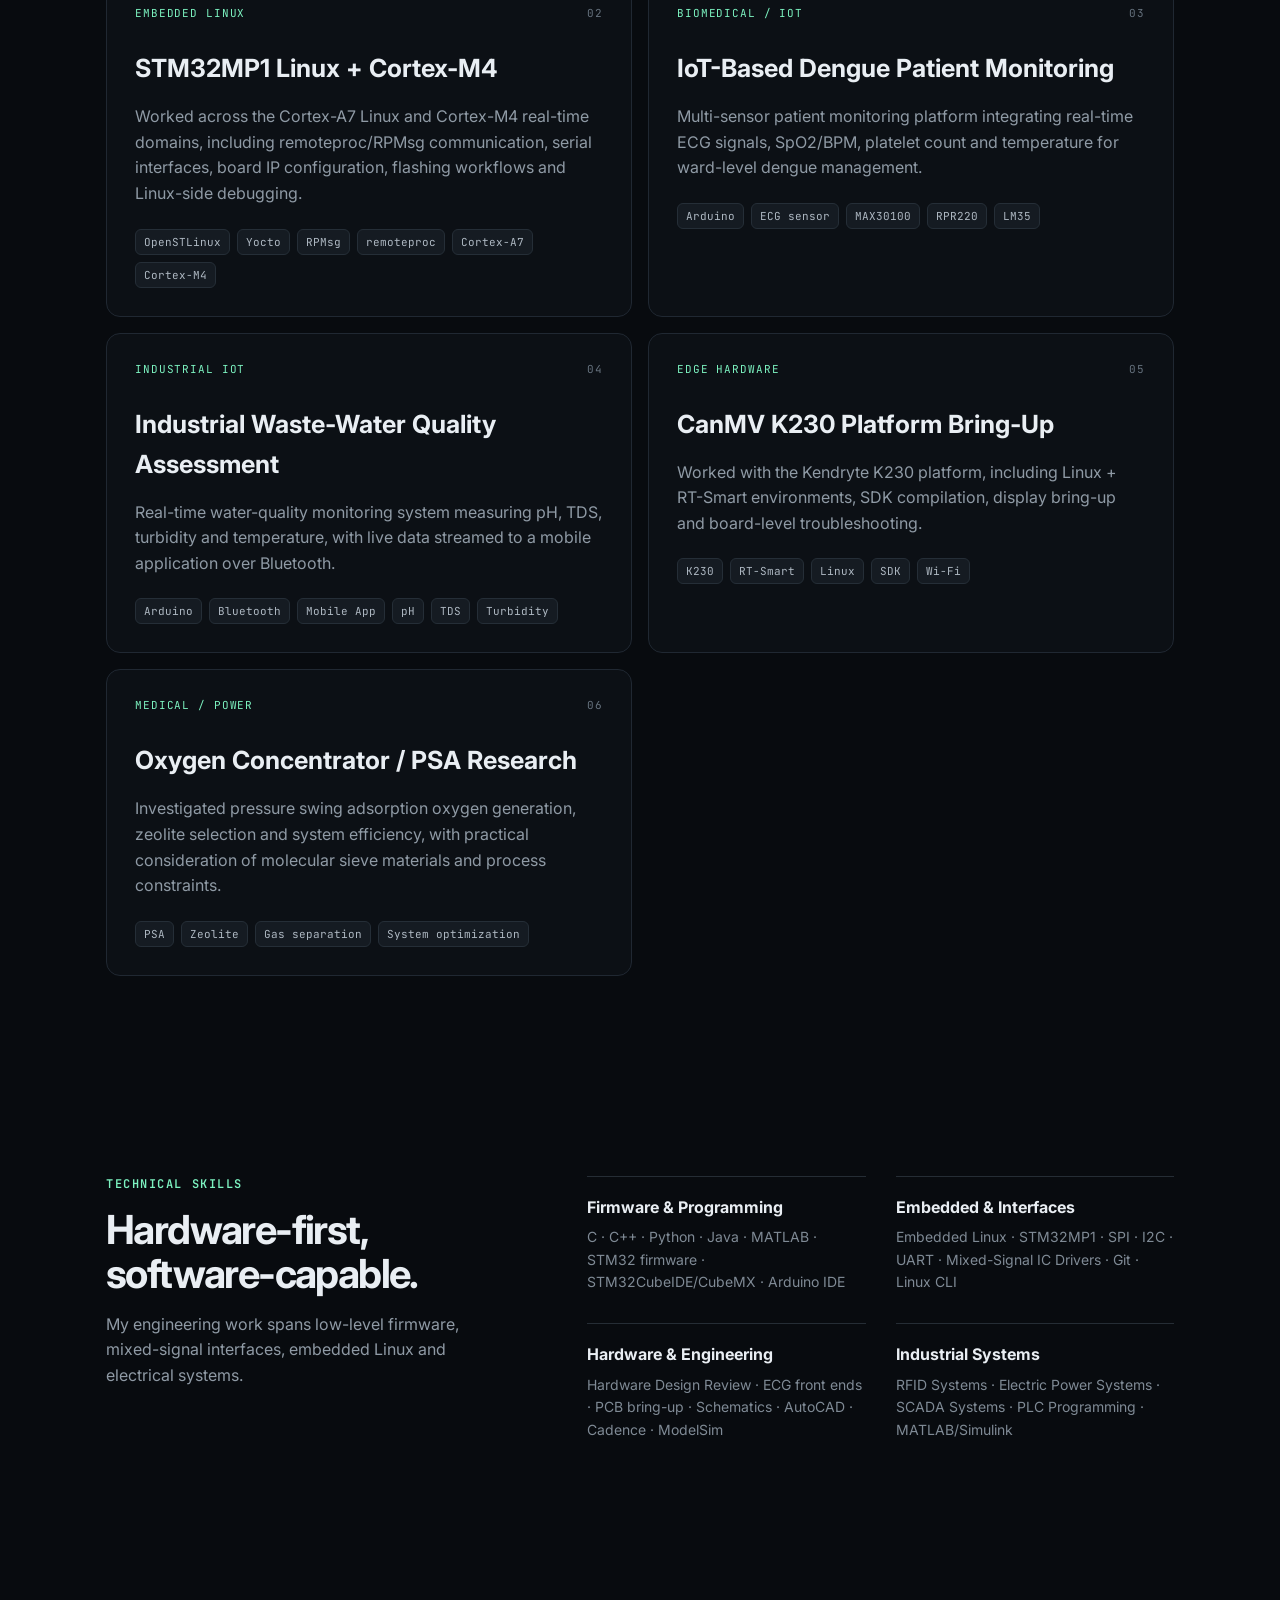
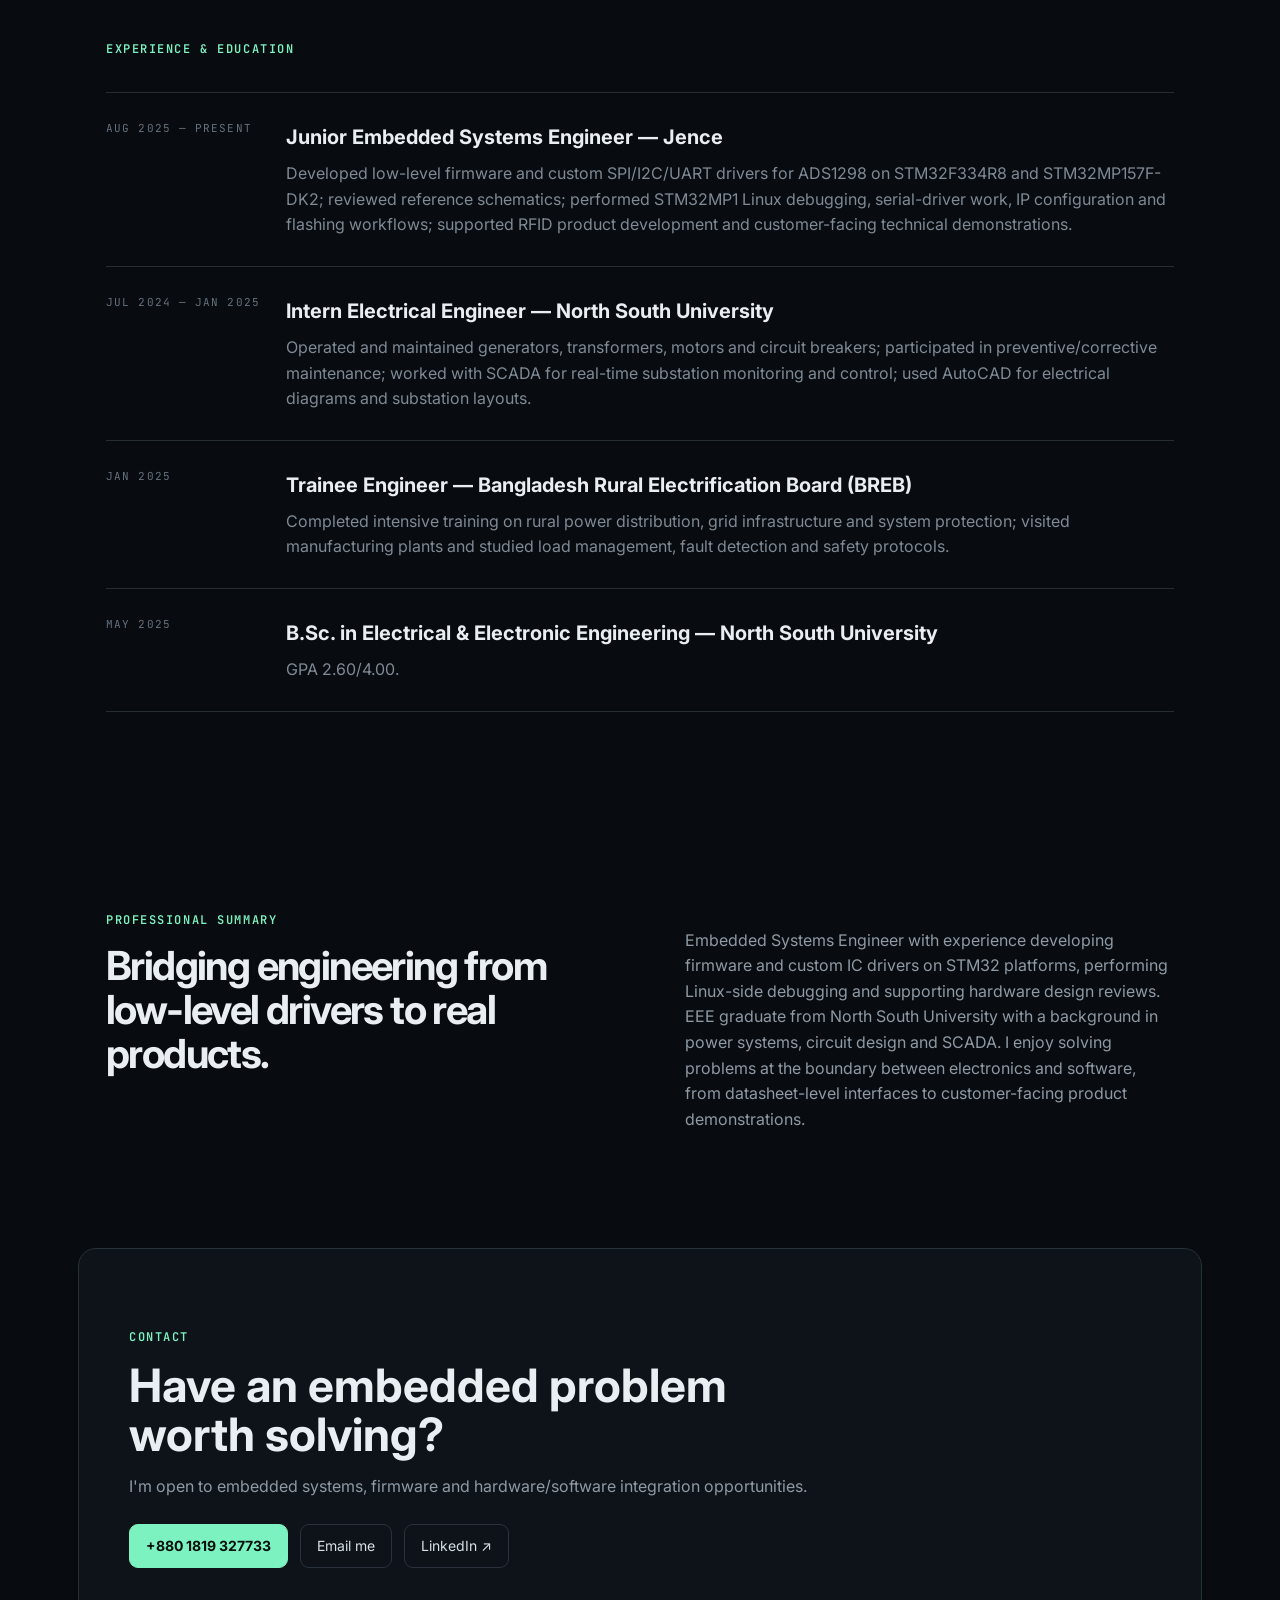
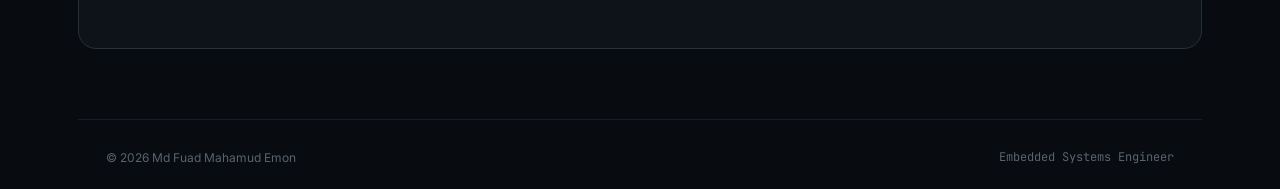
==== commit 893b3680: "Increase name prominence and add portfolio navigation metadata" ====
--- a/index.html
+++ b/index.html
@@ -11,7 +11,7 @@
 <header class="nav"><a class="brand" href="#top">FE<span>.</span></a><nav><a href="#work">Projects</a><a href="#skills">Skills</a><a href="#experience">Experience</a><a href="#about">About</a><a href="#contact">Contact</a></nav><a class="nav-btn" href="#contact">Let's talk</a></header>
 <main id="top">
 <section class="hero">
-<div class="hero-copy"><p class="eyebrow">MD FUAD MAHAMUD EMON</p><h1>Embedded Systems <span>Engineer</span></h1><p class="lead">I build firmware and hardware-integrated systems across STM32, biomedical data acquisition, embedded Linux and industrial electronics.</p><div class="hero-actions"><a class="btn primary" href="#work">View my projects</a><a class="btn ghost" href="mailto:mahmudfuad114@gmail.com">Contact me</a></div><div class="quick-contact"><span>+880 1819 327733</span><span>mahmudfuad114@gmail.com</span></div></div>
+<div class="hero-copy"><p class="eyebrow name-label">MD FUAD MAHAMUD EMON</p><h1>Embedded Systems <span>Engineer</span></h1><p class="lead">I build firmware and hardware-integrated systems across STM32, biomedical data acquisition, embedded Linux and industrial electronics.</p><div class="hero-actions"><a class="btn primary" href="#work">View my projects</a><a class="btn ghost" href="mailto:mahmudfuad114@gmail.com">Contact me</a></div><div class="quick-contact"><span>+880 1819 327733</span><span>mahmudfuad114@gmail.com</span></div></div>
 <div class="profile-card"><div class="photo-placeholder"><span>YOUR PHOTO</span><small>Upload a portrait as <b>profile.jpg</b> to the repository root</small></div><div class="terminal"><div class="terminal-bar"><i></i><i></i><i></i><span>fuad@embedded:~</span></div><pre><code><span class="muted">$</span> focus
 STM32 / C / C++ / SPI
 ECG acquisition / embedded hardware
--- a/style.css
+++ b/style.css
@@ -1 +1 @@
-*{box-sizing:border-box}html{scroll-behavior:smooth}body{margin:0;background:#080b0f;color:#e9eef3;font-family:Inter,system-ui,sans-serif;line-height:1.6}a{color:inherit;text-decoration:none}.nav{height:76px;display:flex;align-items:center;justify-content:space-between;max-width:1180px;margin:auto;padding:0 28px;position:sticky;top:0;background:rgba(8,11,15,.88);backdrop-filter:blur(16px);z-index:10;border-bottom:1px solid #171c22}.brand{font:800 25px Inter}.brand span,.accent,.eyebrow{color:#7cf2c0}.nav nav{display:flex;gap:28px;color:#9da7b2;font-size:14px}.nav nav a:hover{color:#fff}.nav-btn,.btn{border:1px solid #2a333d;border-radius:9px;padding:10px 16px;font-size:14px}.nav-btn{background:#e9eef3;color:#080b0f;font-weight:700}.hero{max-width:1180px;margin:0 auto;padding:110px 28px 70px;display:grid;grid-template-columns:1.25fr .75fr;gap:70px;align-items:center}.eyebrow{font:600 12px "JetBrains Mono",monospace;letter-spacing:.13em;margin:0 0 16px}.hero h1{font-size:clamp(48px,6.3vw,82px);line-height:1.02;letter-spacing:-.055em;margin:0 0 28px}.hero h1 span{color:#aab5c0}.lead{max-width:650px;color:#9da7b2;font-size:19px}.hero-actions,.contact-links{display:flex;gap:12px;flex-wrap:wrap;margin-top:30px}.btn{display:inline-block}.primary{background:#7cf2c0;color:#07100c;border-color:#7cf2c0;font-weight:700}.ghost{color:#d9e0e6}.terminal{border:1px solid #232b34;border-radius:14px;background:#0d1116;box-shadow:0 30px 80px rgba(0,0,0,.35);overflow:hidden}.terminal-bar{height:40px;border-bottom:1px solid #202730;display:flex;align-items:center;gap:7px;padding:0 13px;color:#66727e;font:12px "JetBrains Mono"}.terminal-bar i{width:8px;height:8px;border-radius:50%;background:#35404b}.terminal-bar span{margin-left:8px}.terminal pre{padding:25px;margin:0;font:13px/2 "JetBrains Mono",monospace;color:#d2dae1}.muted{color:#66727e}.ok{color:#7cf2c0}.metrics{max-width:1124px;margin:0 auto;padding:0 28px 100px;display:grid;grid-template-columns:repeat(4,1fr);gap:1px}.metrics div{padding:24px;border-top:1px solid #252d35}.metrics strong{display:block;font-size:28px}.metrics span{color:#707b86;font-size:13px}.section{max-width:1124px;margin:0 auto;padding:100px 28px}.section-head{display:flex;justify-content:space-between;gap:60px;align-items:end;margin-bottom:45px}.section-head>p{max-width:380px;color:#707b86}.section h2{font-size:40px;line-height:1.1;letter-spacing:-.04em;margin:0}.projects{display:grid;grid-template-columns:1fr 1fr;gap:16px}.project{border:1px solid #202832;background:#0c1015;padding:28px;border-radius:14px;transition:.2s}.project:hover{transform:translateY(-3px);border-color:#3a4652}.project.featured{grid-column:span 2}.project-top{display:flex;justify-content:space-between;color:#66727e;font:11px "JetBrains Mono";letter-spacing:.08em}.tag{color:#7cf2c0}.project h3{font-size:25px;margin:28px 0 10px}.project p,.body-copy{color:#8f9aa5}.stack{display:flex;gap:7px;flex-wrap:wrap;margin-top:22px}.stack span{background:#151b22;border:1px solid #252e37;border-radius:6px;padding:5px 8px;font:11px "JetBrains Mono";color:#aeb8c2}.split{display:grid;grid-template-columns:.8fr 1.2fr;gap:90px}.skill-grid{display:grid;grid-template-columns:1fr 1fr;gap:30px}.skill-grid div{border-top:1px solid #252d35;padding-top:18px}.skill-grid h4{margin:0 0 6px}.skill-grid p{color:#7f8a95;font-size:14px;margin:0}.timeline{margin-top:35px;border-top:1px solid #252d35}.timeline-item{display:grid;grid-template-columns:180px 1fr;padding:28px 0;border-bottom:1px solid #252d35}.date{font:11px "JetBrains Mono";color:#66727e;letter-spacing:.1em}.timeline h3{margin:0 0 8px;font-size:20px}.timeline p{margin:0;color:#7f8a95}.about{display:grid;grid-template-columns:1fr 1fr;gap:90px}.contact{max-width:1124px;margin:0 auto 70px;padding:80px 50px;border:1px solid #26313a;border-radius:18px;background:#0d1318}.contact h2{font-size:46px;line-height:1.05;max-width:650px;margin:0}.contact>p:not(.eyebrow){color:#8f9aa5}.contact-links{margin-top:24px}footer{max-width:1124px;margin:auto;padding:28px;color:#59646f;border-top:1px solid #171e25;display:flex;justify-content:space-between;font-size:12px}.mono{font-family:"JetBrains Mono",monospace}@media(max-width:800px){.nav nav,.nav-btn{display:none}.hero,.split,.about{grid-template-columns:1fr}.hero{padding-top:70px;gap:45px}.metrics{grid-template-columns:1fr 1fr}.projects{grid-template-columns:1fr}.project.featured{grid-column:span 1}.section-head{display:block}.section-head>p{margin-top:20px}.skill-grid{grid-template-columns:1fr}.timeline-item{grid-template-columns:1fr;gap:8px}.contact{margin:20px 28px 50px;padding:45px 28px}.contact h2{font-size:36px}footer{margin:0 28px;display:block}.hero h1{font-size:52px}}+*{box-sizing:border-box}html{scroll-behavior:smooth}body{margin:0;background:#080b0f;color:#e9eef3;font-family:Inter,system-ui,sans-serif;line-height:1.6}a{color:inherit;text-decoration:none}.nav{height:76px;display:flex;align-items:center;justify-content:space-between;max-width:1180px;margin:auto;padding:0 28px;position:sticky;top:0;background:rgba(8,11,15,.88);backdrop-filter:blur(16px);z-index:10;border-bottom:1px solid #171c22}.brand{font:800 25px Inter}.brand span,.accent,.eyebrow{color:#7cf2c0}.nav nav{display:flex;gap:28px;color:#9da7b2;font-size:14px}.nav nav a:hover{color:#fff}.nav-btn,.btn{border:1px solid #2a333d;border-radius:9px;padding:10px 16px;font-size:14px}.nav-btn{background:#e9eef3;color:#080b0f;font-weight:700}.hero{max-width:1180px;margin:0 auto;padding:110px 28px 70px;display:grid;grid-template-columns:1.15fr .85fr;gap:55px;align-items:center}.eyebrow{font:600 12px "JetBrains Mono",monospace;letter-spacing:.13em;margin:0 0 16px}.hero h1{font-size:clamp(48px,6.3vw,82px);line-height:1.02;letter-spacing:-.055em;margin:0 0 28px}.hero h1 span{color:#aab5c0}.lead{max-width:650px;color:#9da7b2;font-size:19px}.hero-actions,.contact-links{display:flex;gap:12px;flex-wrap:wrap;margin-top:30px}.btn{display:inline-block}.primary{background:#7cf2c0;color:#07100c;border-color:#7cf2c0;font-weight:700}.ghost{color:#d9e0e6}.quick-contact{display:flex;gap:18px;flex-wrap:wrap;margin-top:24px;color:#66727e;font:12px "JetBrains Mono",monospace}.profile-card{display:grid;gap:16px}.photo-placeholder{min-height:270px;border:1px dashed #3a4652;border-radius:14px;background:linear-gradient(145deg,#10161c,#0b0f14);display:flex;flex-direction:column;justify-content:center;align-items:center;text-align:center;padding:30px;color:#7cf2c0}.photo-placeholder span{font:700 16px "JetBrains Mono";letter-spacing:.12em}.photo-placeholder small{max-width:270px;margin-top:10px;color:#707b86;line-height:1.5}.photo-placeholder b{color:#b9c4ce}.terminal{border:1px solid #232b34;border-radius:14px;background:#0d1116;box-shadow:0 30px 80px rgba(0,0,0,.35);overflow:hidden}.terminal-bar{height:40px;border-bottom:1px solid #202730;display:flex;align-items:center;gap:7px;padding:0 13px;color:#66727e;font:12px "JetBrains Mono"}.terminal-bar i{width:8px;height:8px;border-radius:50%;background:#35404b}.terminal-bar span{margin-left:8px}.terminal pre{padding:25px;margin:0;font:13px/2 "JetBrains Mono",monospace;color:#d2dae1}.muted{color:#66727e}.ok{color:#7cf2c0}.metrics{max-width:1124px;margin:0 auto;padding:0 28px 100px;display:grid;grid-template-columns:repeat(4,1fr);gap:1px}.metrics div{padding:24px;border-top:1px solid #252d35}.metrics strong{display:block;font-size:28px}.metrics span{color:#707b86;font-size:13px}.section{max-width:1124px;margin:0 auto;padding:100px 28px}.section-head{display:flex;justify-content:space-between;gap:60px;align-items:end;margin-bottom:45px}.section-head>p{max-width:380px;color:#707b86}.section h2{font-size:40px;line-height:1.1;letter-spacing:-.04em;margin:0}.projects{display:grid;grid-template-columns:1fr 1fr;gap:16px}.project{border:1px solid #202832;background:#0c1015;padding:28px;border-radius:14px;transition:.2s}.project:hover{transform:translateY(-3px);border-color:#3a4652}.project.featured{grid-column:span 2}.project-top{display:flex;justify-content:space-between;color:#66727e;font:11px "JetBrains Mono";letter-spacing:.08em}.tag{color:#7cf2c0}.project h3{font-size:25px;margin:28px 0 10px}.project p,.body-copy{color:#8f9aa5}.stack{display:flex;gap:7px;flex-wrap:wrap;margin-top:22px}.stack span{background:#151b22;border:1px solid #252e37;border-radius:6px;padding:5px 8px;font:11px "JetBrains Mono";color:#aeb8c2}.split{display:grid;grid-template-columns:.8fr 1.2fr;gap:90px}.skill-grid{display:grid;grid-template-columns:1fr 1fr;gap:30px}.skill-grid div{border-top:1px solid #252d35;padding-top:18px}.skill-grid h4{margin:0 0 6px}.skill-grid p{color:#7f8a95;font-size:14px;margin:0}.timeline{margin-top:35px;border-top:1px solid #252d35}.timeline-item{display:grid;grid-template-columns:180px 1fr;padding:28px 0;border-bottom:1px solid #252d35}.date{font:11px "JetBrains Mono";color:#66727e;letter-spacing:.1em}.timeline h3{margin:0 0 8px;font-size:20px}.timeline p{margin:0;color:#7f8a95}.about{display:grid;grid-template-columns:1fr 1fr;gap:90px}.contact{max-width:1124px;margin:0 auto 70px;padding:80px 50px;border:1px solid #26313a;border-radius:18px;background:#0d1318}.contact h2{font-size:46px;line-height:1.05;max-width:650px;margin:0}.contact>p:not(.eyebrow){color:#8f9aa5}.contact-links{margin-top:24px}footer{max-width:1124px;margin:auto;padding:28px;color:#59646f;border-top:1px solid #171e25;display:flex;justify-content:space-between;font-size:12px}.mono{font-family:"JetBrains Mono",monospace}@media(max-width:800px){.nav nav,.nav-btn{display:none}.hero,.split,.about{grid-template-columns:1fr}.hero{padding-top:70px;gap:45px}.metrics{grid-template-columns:1fr 1fr}.projects{grid-template-columns:1fr}.project.featured{grid-column:span 1}.section-head{display:block}.section-head>p{margin-top:20px}.skill-grid{grid-template-columns:1fr}.timeline-item{grid-template-columns:1fr;gap:8px}.contact{margin:20px 28px 50px;padding:45px 28px}.contact h2{font-size:36px}footer{margin:0 28px;display:block}.hero h1{font-size:52px}}
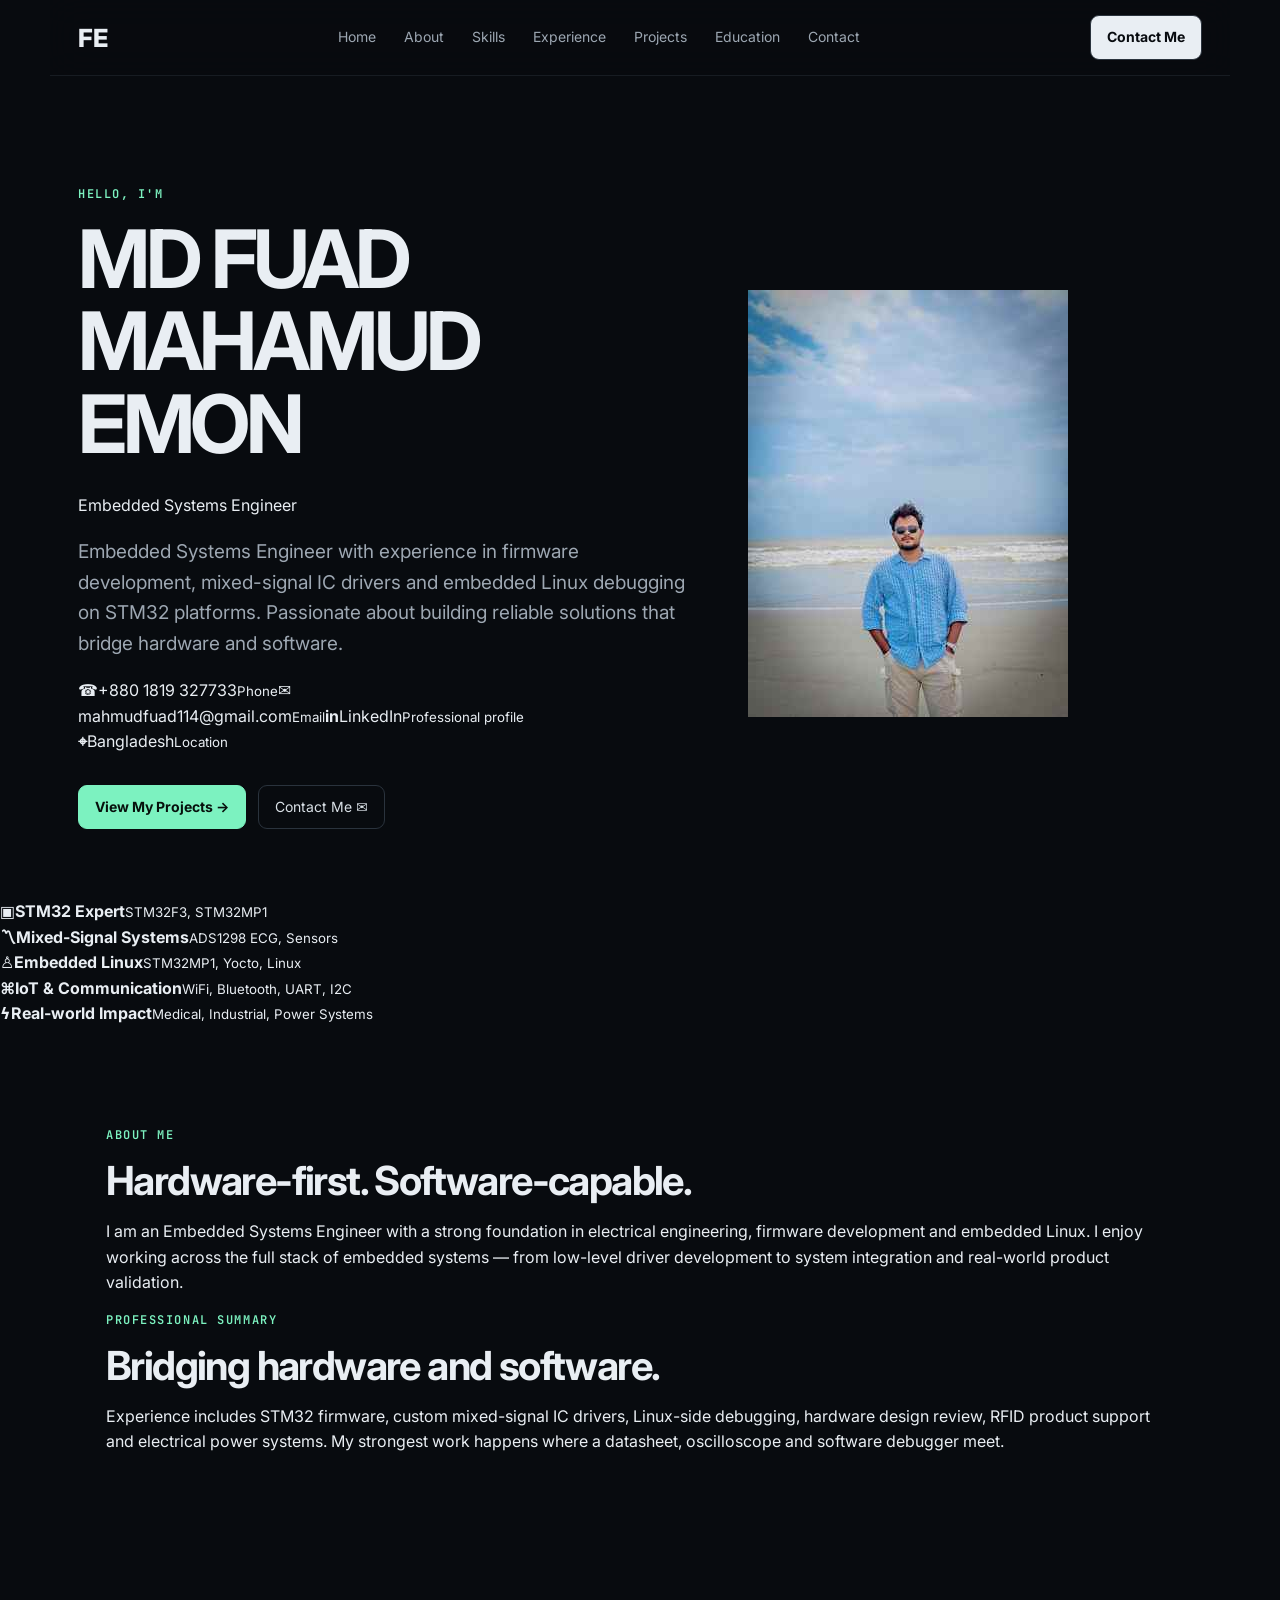
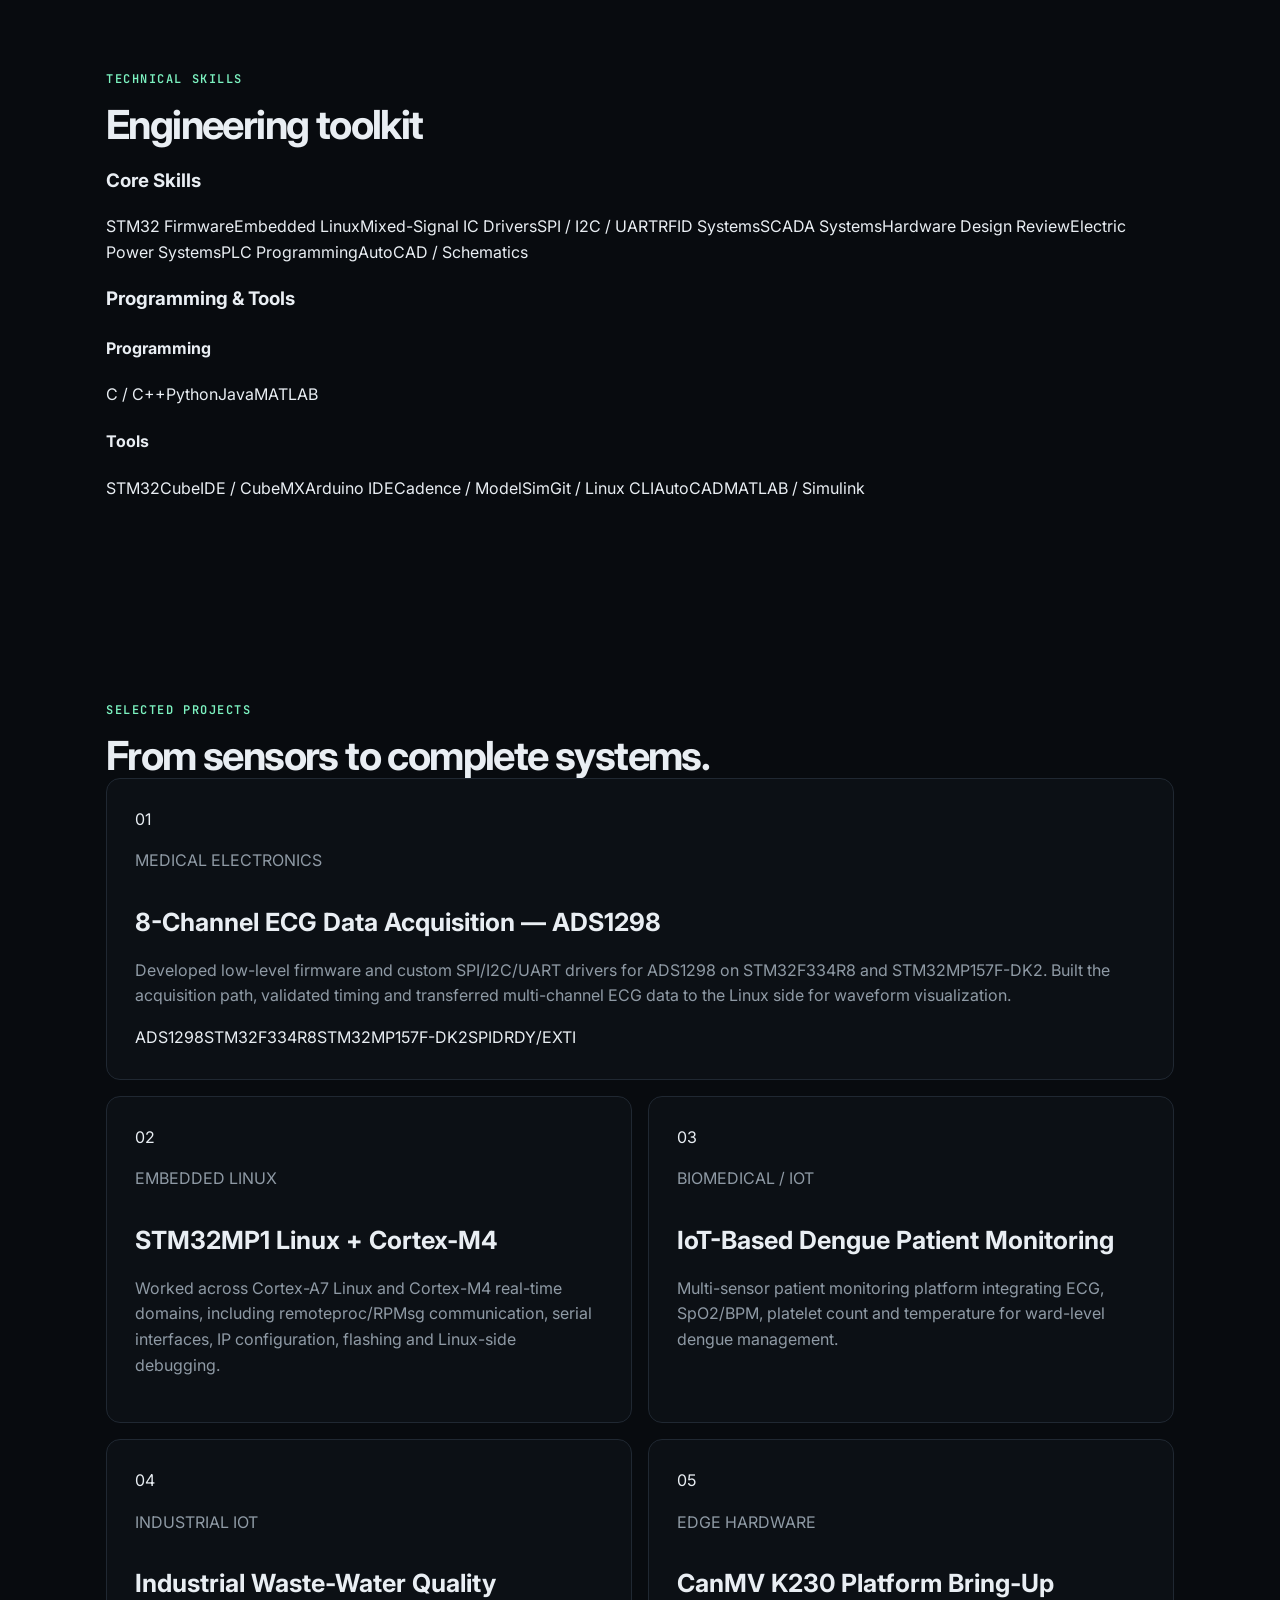
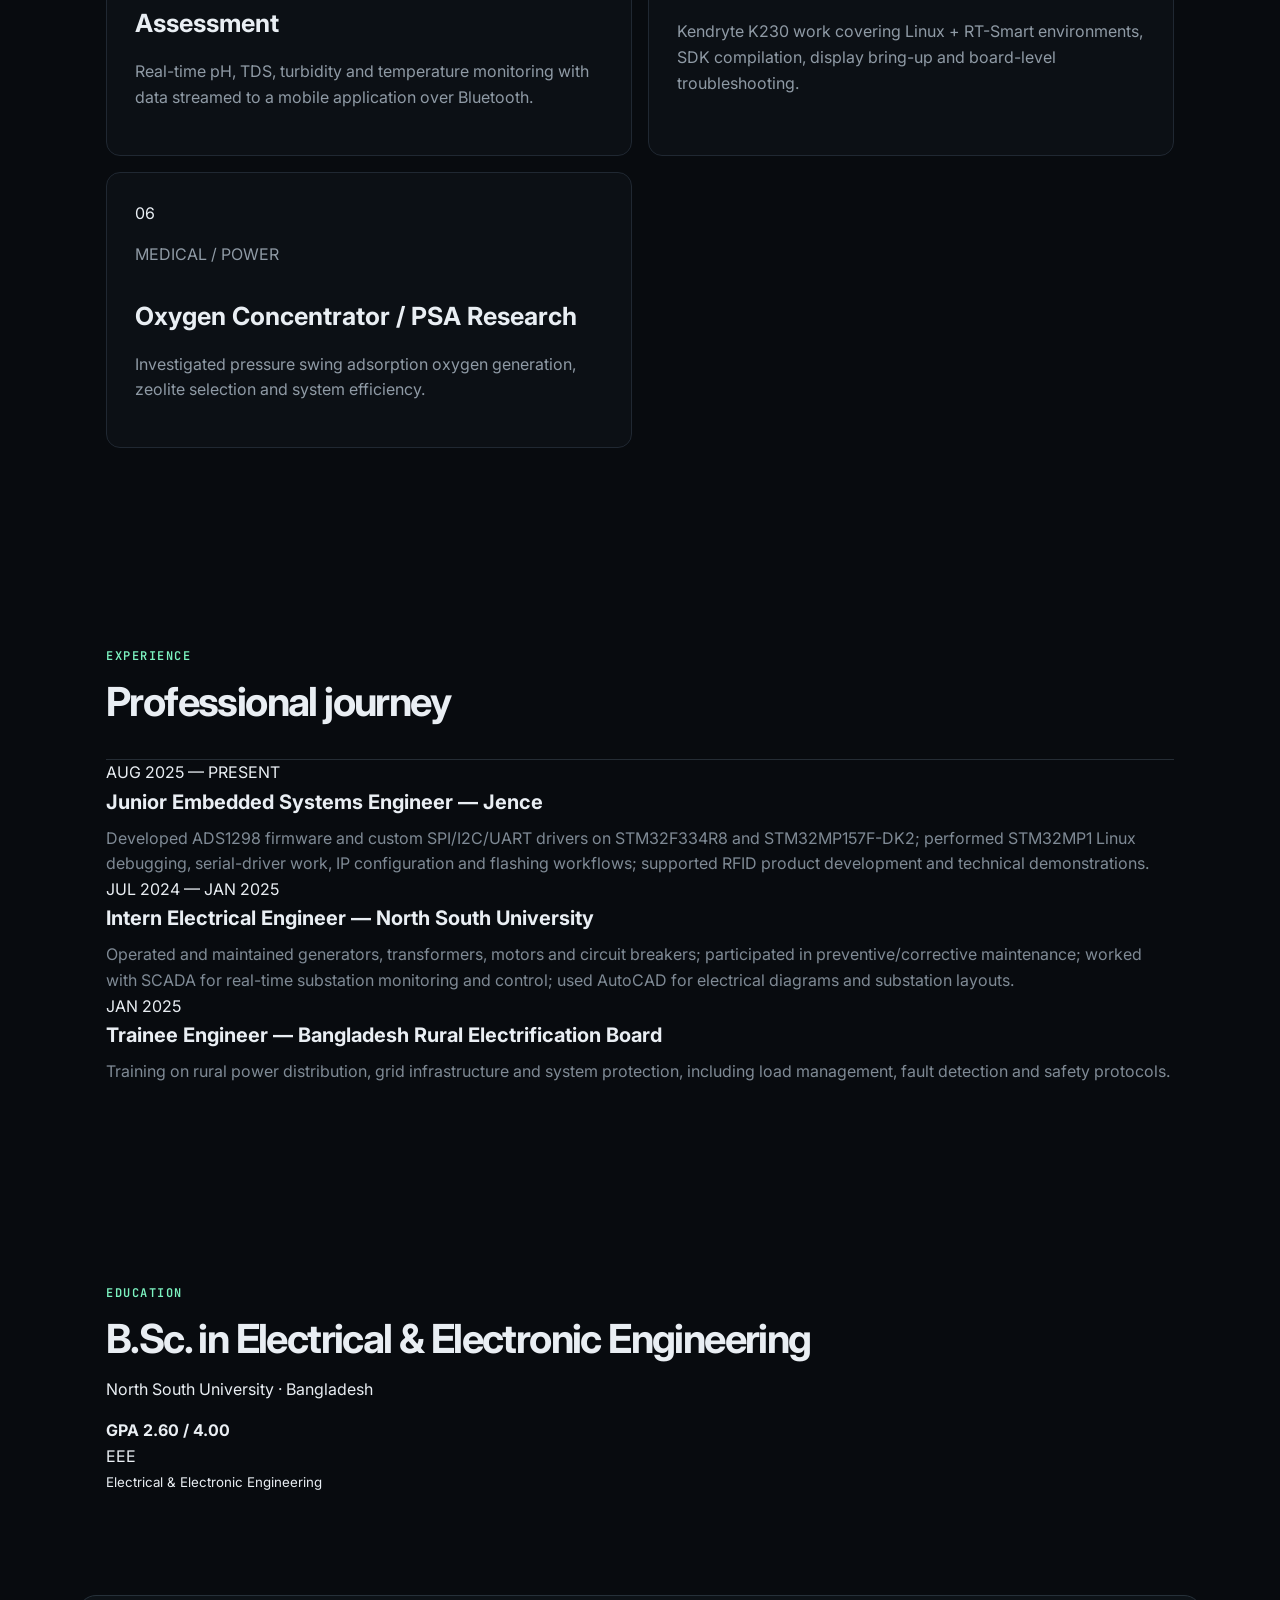
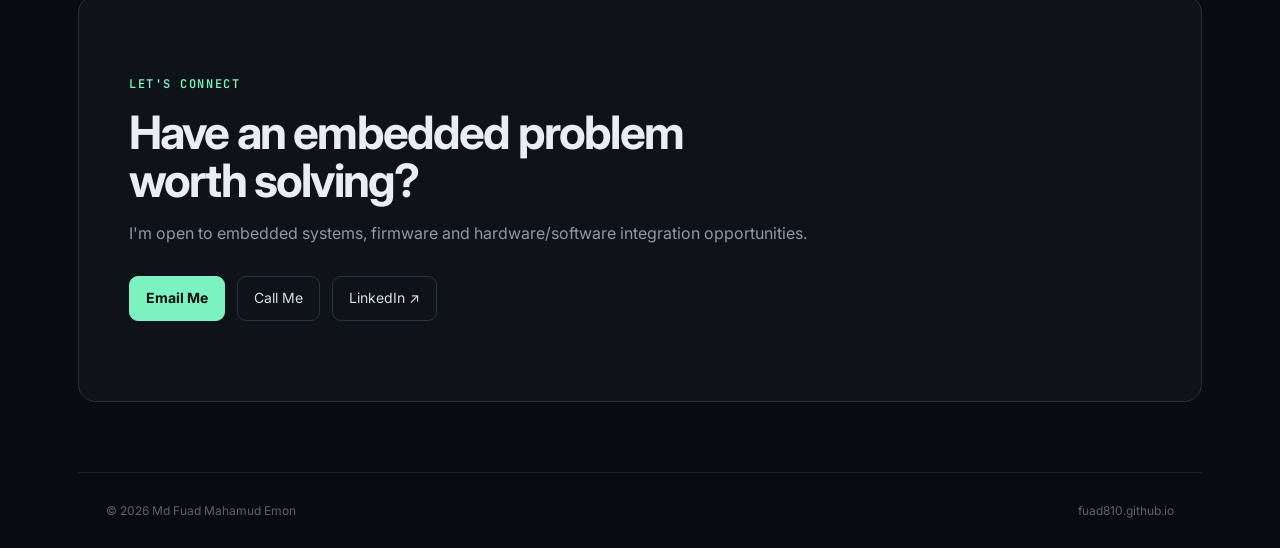
==== commit 7a37e799: "Redesign portfolio in light-blue professional style with profile photo" ====
--- a/index.html
+++ b/index.html
@@ -1,37 +1,25 @@
 <!DOCTYPE html>
-<html lang="en">
-<head>
-<meta charset="UTF-8"><meta name="viewport" content="width=device-width, initial-scale=1.0">
-<meta name="description" content="Md Fuad Mahamud Emon — Embedded Systems Engineer. STM32, ECG acquisition, embedded Linux, firmware and hardware integration.">
+<html lang="en"><head>
+<meta charset="UTF-8"><meta name="viewport" content="width=device-width,initial-scale=1.0">
+<meta name="description" content="Md Fuad Mahamud Emon — Embedded Systems Engineer specializing in STM32, ECG acquisition, embedded Linux, firmware and hardware integration.">
 <title>Md Fuad Mahamud Emon | Embedded Systems Engineer</title>
-<link rel="preconnect" href="https://fonts.googleapis.com"><link rel="preconnect" href="https://fonts.gstatic.com" crossorigin>
-<link href="https://fonts.googleapis.com/css2?family=Inter:wght@400;500;600;700;800&family=JetBrains+Mono:wght@500;600&display=swap" rel="stylesheet"><link rel="stylesheet" href="style.css">
-</head>
+<link rel="preconnect" href="https://fonts.googleapis.com"><link rel="preconnect" href="https://fonts.gstatic.com" crossorigin><link href="https://fonts.googleapis.com/css2?family=Inter:wght@400;500;600;700;800&family=JetBrains+Mono:wght@500;600&display=swap" rel="stylesheet"><link rel="stylesheet" href="style.css"></head>
 <body>
-<header class="nav"><a class="brand" href="#top">FE<span>.</span></a><nav><a href="#work">Projects</a><a href="#skills">Skills</a><a href="#experience">Experience</a><a href="#about">About</a><a href="#contact">Contact</a></nav><a class="nav-btn" href="#contact">Let's talk</a></header>
+<header class="nav"><a class="brand" href="#top">FE</a><nav><a href="#top">Home</a><a href="#about">About</a><a href="#skills">Skills</a><a href="#experience">Experience</a><a href="#work">Projects</a><a href="#education">Education</a><a href="#contact">Contact</a></nav><a class="nav-btn" href="mailto:mahmudfuad114@gmail.com">Contact Me</a></header>
 <main id="top">
-<section class="hero">
-<div class="hero-copy"><p class="eyebrow name-label">MD FUAD MAHAMUD EMON</p><h1>Embedded Systems <span>Engineer</span></h1><p class="lead">I build firmware and hardware-integrated systems across STM32, biomedical data acquisition, embedded Linux and industrial electronics.</p><div class="hero-actions"><a class="btn primary" href="#work">View my projects</a><a class="btn ghost" href="mailto:mahmudfuad114@gmail.com">Contact me</a></div><div class="quick-contact"><span>+880 1819 327733</span><span>mahmudfuad114@gmail.com</span></div></div>
-<div class="profile-card"><div class="photo-placeholder"><span>YOUR PHOTO</span><small>Upload a portrait as <b>profile.jpg</b> to the repository root</small></div><div class="terminal"><div class="terminal-bar"><i></i><i></i><i></i><span>fuad@embedded:~</span></div><pre><code><span class="muted">$</span> focus
-STM32 / C / C++ / SPI
-ECG acquisition / embedded hardware
-Embedded Linux / RPMsg
-<span class="muted">$</span> status
-<span class="ok">● building real hardware</span></code></pre></div></div>
-</section>
-<section class="metrics"><div><strong>8</strong><span>ECG channels</span></div><div><strong>24-bit</strong><span>ADC acquisition</span></div><div><strong>STM32</strong><span>Firmware</span></div><div><strong>Linux</strong><span>Embedded systems</span></div></section>
-<section id="work" class="section"><div class="section-head"><div><p class="eyebrow">SELECTED PROJECTS</p><h2>Engineering work from sensors to systems.</h2></div><p>Projects spanning biomedical electronics, embedded Linux, industrial monitoring and electrical engineering.</p></div>
-<div class="projects">
-<article class="project featured"><div class="project-top"><span class="tag">MEDICAL ELECTRONICS</span><span class="mono">01</span></div><h3>8-Channel ECG Data Acquisition — ADS1298</h3><p>Developed low-level firmware and custom SPI/I2C/UART drivers for the ADS1298 ECG ADC on STM32F334R8 and STM32MP157F-DK2. Built the acquisition path, validated timing and data transfer, and sent multi-channel ECG data to the Linux side for waveform visualization.</p><div class="stack"><span>ADS1298</span><span>STM32F334R8</span><span>STM32MP157F-DK2</span><span>SPI</span><span>DRDY/EXTI</span><span>Linux</span></div></article>
-<article class="project"><div class="project-top"><span class="tag">EMBEDDED LINUX</span><span class="mono">02</span></div><h3>STM32MP1 Linux + Cortex-M4</h3><p>Worked across the Cortex-A7 Linux and Cortex-M4 real-time domains, including remoteproc/RPMsg communication, serial interfaces, board IP configuration, flashing workflows and Linux-side debugging.</p><div class="stack"><span>OpenSTLinux</span><span>Yocto</span><span>RPMsg</span><span>remoteproc</span><span>Cortex-A7</span><span>Cortex-M4</span></div></article>
-<article class="project"><div class="project-top"><span class="tag">BIOMEDICAL / IOT</span><span class="mono">03</span></div><h3>IoT-Based Dengue Patient Monitoring</h3><p>Multi-sensor patient monitoring platform integrating real-time ECG signals, SpO2/BPM, platelet count and temperature for ward-level dengue management.</p><div class="stack"><span>Arduino</span><span>ECG sensor</span><span>MAX30100</span><span>RPR220</span><span>LM35</span></div></article>
-<article class="project"><div class="project-top"><span class="tag">INDUSTRIAL IOT</span><span class="mono">04</span></div><h3>Industrial Waste-Water Quality Assessment</h3><p>Real-time water-quality monitoring system measuring pH, TDS, turbidity and temperature, with live data streamed to a mobile application over Bluetooth.</p><div class="stack"><span>Arduino</span><span>Bluetooth</span><span>Mobile App</span><span>pH</span><span>TDS</span><span>Turbidity</span></div></article>
-<article class="project"><div class="project-top"><span class="tag">EDGE HARDWARE</span><span class="mono">05</span></div><h3>CanMV K230 Platform Bring-Up</h3><p>Worked with the Kendryte K230 platform, including Linux + RT-Smart environments, SDK compilation, display bring-up and board-level troubleshooting.</p><div class="stack"><span>K230</span><span>RT-Smart</span><span>Linux</span><span>SDK</span><span>Wi-Fi</span></div></article>
-<article class="project"><div class="project-top"><span class="tag">MEDICAL / POWER</span><span class="mono">06</span></div><h3>Oxygen Concentrator / PSA Research</h3><p>Investigated pressure swing adsorption oxygen generation, zeolite selection and system efficiency, with practical consideration of molecular sieve materials and process constraints.</p><div class="stack"><span>PSA</span><span>Zeolite</span><span>Gas separation</span><span>System optimization</span></div></article>
+<section class="hero"><div class="hero-copy"><p class="eyebrow">HELLO, I'M</p><h1>MD FUAD<br>MAHAMUD EMON</h1><div class="designation">Embedded Systems Engineer</div><p class="lead">Embedded Systems Engineer with experience in firmware development, mixed-signal IC drivers and embedded Linux debugging on STM32 platforms. Passionate about building reliable solutions that bridge hardware and software.</p><div class="contact-grid"><a href="tel:+8801819327733"><b>☎</b><span>+880 1819 327733<small>Phone</small></span></a><a href="mailto:mahmudfuad114@gmail.com"><b>✉</b><span>mahmudfuad114@gmail.com<small>Email</small></span></a><a href="https://www.linkedin.com/in/md-fuad-mahamud-emon" target="_blank"><b>in</b><span>LinkedIn<small>Professional profile</small></span></a><div><b>⌖</b><span>Bangladesh<small>Location</small></span></div></div><div class="hero-actions"><a class="btn primary" href="#work">View My Projects →</a><a class="btn ghost" href="mailto:mahmudfuad114@gmail.com">Contact Me ✉</a></div></div><div class="hero-photo"><img src="profile.jpg" alt="Md Fuad Mahamud Emon"><div class="photo-ring"></div></div></section>
+<section class="expertise"><div><b>▣</b><strong>STM32 Expert</strong><small>STM32F3, STM32MP1</small></div><div><b>〽</b><strong>Mixed-Signal Systems</strong><small>ADS1298 ECG, Sensors</small></div><div><b>♙</b><strong>Embedded Linux</strong><small>STM32MP1, Yocto, Linux</small></div><div><b>⌘</b><strong>IoT &amp; Communication</strong><small>WiFi, Bluetooth, UART, I2C</small></div><div><b>ϟ</b><strong>Real-world Impact</strong><small>Medical, Industrial, Power Systems</small></div></section>
+<section id="about" class="cards section"><article><p class="eyebrow">ABOUT ME</p><h2>Hardware-first. Software-capable.</h2><p>I am an Embedded Systems Engineer with a strong foundation in electrical engineering, firmware development and embedded Linux. I enjoy working across the full stack of embedded systems — from low-level driver development to system integration and real-world product validation.</p></article><article><p class="eyebrow">PROFESSIONAL SUMMARY</p><h2>Bridging hardware and software.</h2><p>Experience includes STM32 firmware, custom mixed-signal IC drivers, Linux-side debugging, hardware design review, RFID product support and electrical power systems. My strongest work happens where a datasheet, oscilloscope and software debugger meet.</p></article></section>
+<section id="skills" class="section"><div class="section-title"><p class="eyebrow">TECHNICAL SKILLS</p><h2>Engineering toolkit</h2></div><div class="skills-layout"><article class="skill-card"><h3>Core Skills</h3><div class="chips"><span>STM32 Firmware</span><span>Embedded Linux</span><span>Mixed-Signal IC Drivers</span><span>SPI / I2C / UART</span><span>RFID Systems</span><span>SCADA Systems</span><span>Hardware Design Review</span><span>Electric Power Systems</span><span>PLC Programming</span><span>AutoCAD / Schematics</span></div></article><article class="skill-card"><h3>Programming &amp; Tools</h3><h4>Programming</h4><div class="chips"><span>C / C++</span><span>Python</span><span>Java</span><span>MATLAB</span></div><h4>Tools</h4><div class="chips"><span>STM32CubeIDE / CubeMX</span><span>Arduino IDE</span><span>Cadence / ModelSim</span><span>Git / Linux CLI</span><span>AutoCAD</span><span>MATLAB / Simulink</span></div></article></div></section>
+<section id="work" class="section"><div class="section-title"><p class="eyebrow">SELECTED PROJECTS</p><h2>From sensors to complete systems.</h2></div><div class="projects">
+<article class="project featured"><span class="number">01</span><p class="tag">MEDICAL ELECTRONICS</p><h3>8-Channel ECG Data Acquisition — ADS1298</h3><p>Developed low-level firmware and custom SPI/I2C/UART drivers for ADS1298 on STM32F334R8 and STM32MP157F-DK2. Built the acquisition path, validated timing and transferred multi-channel ECG data to the Linux side for waveform visualization.</p><div class="chips"><span>ADS1298</span><span>STM32F334R8</span><span>STM32MP157F-DK2</span><span>SPI</span><span>DRDY/EXTI</span></div></article>
+<article class="project"><span class="number">02</span><p class="tag">EMBEDDED LINUX</p><h3>STM32MP1 Linux + Cortex-M4</h3><p>Worked across Cortex-A7 Linux and Cortex-M4 real-time domains, including remoteproc/RPMsg communication, serial interfaces, IP configuration, flashing and Linux-side debugging.</p></article>
+<article class="project"><span class="number">03</span><p class="tag">BIOMEDICAL / IOT</p><h3>IoT-Based Dengue Patient Monitoring</h3><p>Multi-sensor patient monitoring platform integrating ECG, SpO2/BPM, platelet count and temperature for ward-level dengue management.</p></article>
+<article class="project"><span class="number">04</span><p class="tag">INDUSTRIAL IOT</p><h3>Industrial Waste-Water Quality Assessment</h3><p>Real-time pH, TDS, turbidity and temperature monitoring with data streamed to a mobile application over Bluetooth.</p></article>
+<article class="project"><span class="number">05</span><p class="tag">EDGE HARDWARE</p><h3>CanMV K230 Platform Bring-Up</h3><p>Kendryte K230 work covering Linux + RT-Smart environments, SDK compilation, display bring-up and board-level troubleshooting.</p></article>
+<article class="project"><span class="number">06</span><p class="tag">MEDICAL / POWER</p><h3>Oxygen Concentrator / PSA Research</h3><p>Investigated pressure swing adsorption oxygen generation, zeolite selection and system efficiency.</p></article>
 </div></section>
-<section id="skills" class="section split"><div><p class="eyebrow">TECHNICAL SKILLS</p><h2>Hardware-first, software-capable.</h2><p class="body-copy">My engineering work spans low-level firmware, mixed-signal interfaces, embedded Linux and electrical systems.</p></div><div class="skill-grid"><div><h4>Firmware &amp; Programming</h4><p>C · C++ · Python · Java · MATLAB · STM32 firmware · STM32CubeIDE/CubeMX · Arduino IDE</p></div><div><h4>Embedded &amp; Interfaces</h4><p>Embedded Linux · STM32MP1 · SPI · I2C · UART · Mixed-Signal IC Drivers · Git · Linux CLI</p></div><div><h4>Hardware &amp; Engineering</h4><p>Hardware Design Review · ECG front ends · PCB bring-up · Schematics · AutoCAD · Cadence · ModelSim</p></div><div><h4>Industrial Systems</h4><p>RFID Systems · Electric Power Systems · SCADA Systems · PLC Programming · MATLAB/Simulink</p></div></div></section>
-<section id="experience" class="section"><p class="eyebrow">EXPERIENCE &amp; EDUCATION</p><div class="timeline"><div class="timeline-item"><div class="date">AUG 2025 — PRESENT</div><div><h3>Junior Embedded Systems Engineer — Jence</h3><p>Developed low-level firmware and custom SPI/I2C/UART drivers for ADS1298 on STM32F334R8 and STM32MP157F-DK2; reviewed reference schematics; performed STM32MP1 Linux debugging, serial-driver work, IP configuration and flashing workflows; supported RFID product development and customer-facing technical demonstrations.</p></div></div><div class="timeline-item"><div class="date">JUL 2024 — JAN 2025</div><div><h3>Intern Electrical Engineer — North South University</h3><p>Operated and maintained generators, transformers, motors and circuit breakers; participated in preventive/corrective maintenance; worked with SCADA for real-time substation monitoring and control; used AutoCAD for electrical diagrams and substation layouts.</p></div></div><div class="timeline-item"><div class="date">JAN 2025</div><div><h3>Trainee Engineer — Bangladesh Rural Electrification Board (BREB)</h3><p>Completed intensive training on rural power distribution, grid infrastructure and system protection; visited manufacturing plants and studied load management, fault detection and safety protocols.</p></div></div><div class="timeline-item"><div class="date">MAY 2025</div><div><h3>B.Sc. in Electrical &amp; Electronic Engineering — North South University</h3><p>GPA 2.60/4.00.</p></div></div></div></section>
-<section id="about" class="section about"><div><p class="eyebrow">PROFESSIONAL SUMMARY</p><h2>Bridging engineering from low-level drivers to real products.</h2></div><p class="body-copy">Embedded Systems Engineer with experience developing firmware and custom IC drivers on STM32 platforms, performing Linux-side debugging and supporting hardware design reviews. EEE graduate from North South University with a background in power systems, circuit design and SCADA. I enjoy solving problems at the boundary between electronics and software, from datasheet-level interfaces to customer-facing product demonstrations.</p></section>
-<section id="contact" class="contact"><p class="eyebrow">CONTACT</p><h2>Have an embedded problem worth solving?</h2><p>I'm open to embedded systems, firmware and hardware/software integration opportunities.</p><div class="contact-links"><a class="btn primary" href="tel:+8801819327733">+880 1819 327733</a><a class="btn ghost" href="mailto:mahmudfuad114@gmail.com">Email me</a><a class="btn ghost" href="https://www.linkedin.com/in/md-fuad-mahamud-emon" target="_blank" rel="noopener">LinkedIn ↗</a></div></section>
-</main><footer><span>© 2026 Md Fuad Mahamud Emon</span><span class="mono">Embedded Systems Engineer</span></footer><script src="script.js"></script>
-</body></html>+<section id="experience" class="section"><div class="section-title"><p class="eyebrow">EXPERIENCE</p><h2>Professional journey</h2></div><div class="timeline"><article><time>AUG 2025 — PRESENT</time><div><h3>Junior Embedded Systems Engineer — Jence</h3><p>Developed ADS1298 firmware and custom SPI/I2C/UART drivers on STM32F334R8 and STM32MP157F-DK2; performed STM32MP1 Linux debugging, serial-driver work, IP configuration and flashing workflows; supported RFID product development and technical demonstrations.</p></div></article><article><time>JUL 2024 — JAN 2025</time><div><h3>Intern Electrical Engineer — North South University</h3><p>Operated and maintained generators, transformers, motors and circuit breakers; participated in preventive/corrective maintenance; worked with SCADA for real-time substation monitoring and control; used AutoCAD for electrical diagrams and substation layouts.</p></div></article><article><time>JAN 2025</time><div><h3>Trainee Engineer — Bangladesh Rural Electrification Board</h3><p>Training on rural power distribution, grid infrastructure and system protection, including load management, fault detection and safety protocols.</p></div></article></div></section>
+<section id="education" class="section education"><div><p class="eyebrow">EDUCATION</p><h2>B.Sc. in Electrical &amp; Electronic Engineering</h2><p>North South University · Bangladesh</p><strong>GPA 2.60 / 4.00</strong></div><div class="education-badge">EEE<br><small>Electrical &amp; Electronic Engineering</small></div></section>
+<section id="contact" class="contact section"><p class="eyebrow">LET'S CONNECT</p><h2>Have an embedded problem worth solving?</h2><p>I'm open to embedded systems, firmware and hardware/software integration opportunities.</p><div class="hero-actions"><a class="btn primary" href="mailto:mahmudfuad114@gmail.com">Email Me</a><a class="btn ghost" href="tel:+8801819327733">Call Me</a><a class="btn ghost" href="https://www.linkedin.com/in/md-fuad-mahamud-emon" target="_blank">LinkedIn ↗</a></div></section>
+</main><footer><span>© 2026 Md Fuad Mahamud Emon</span><a href="https://fuad810.github.io/">fuad810.github.io</a></footer><script src="script.js"></script></body></html>
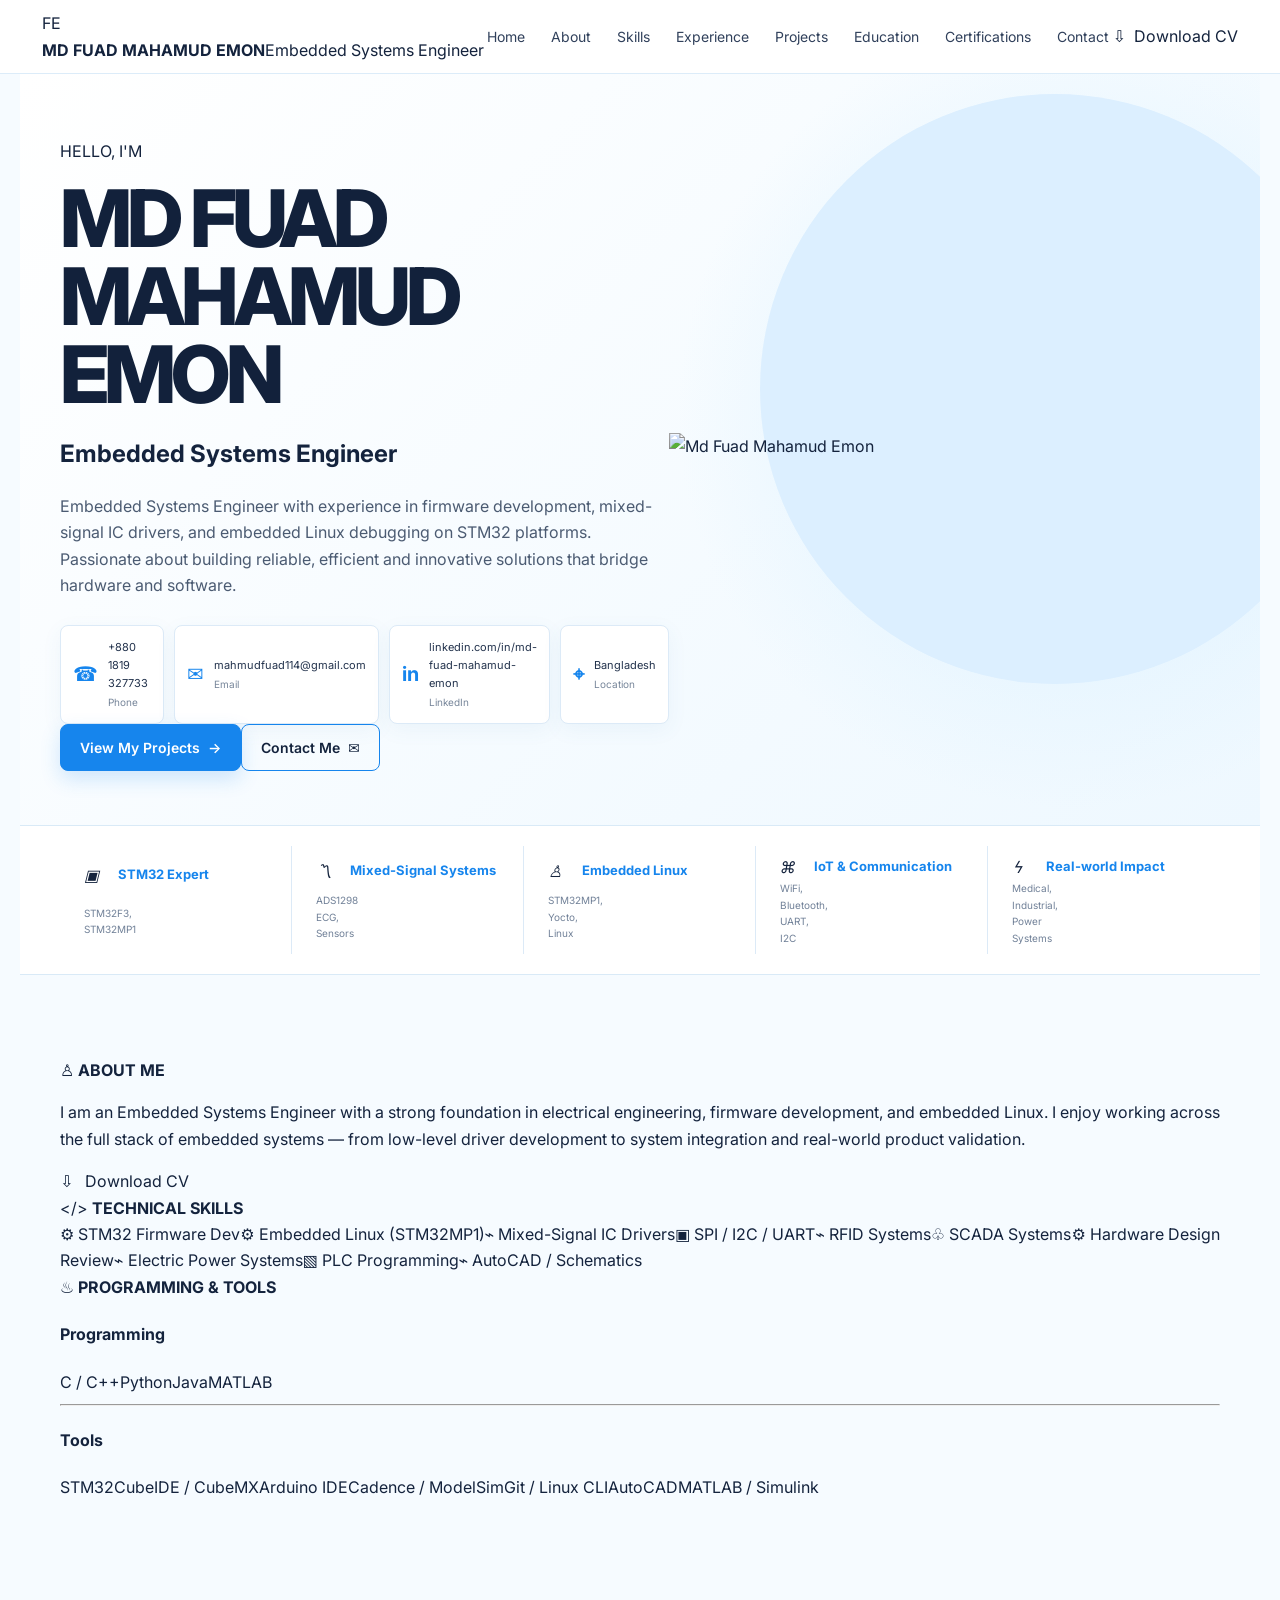
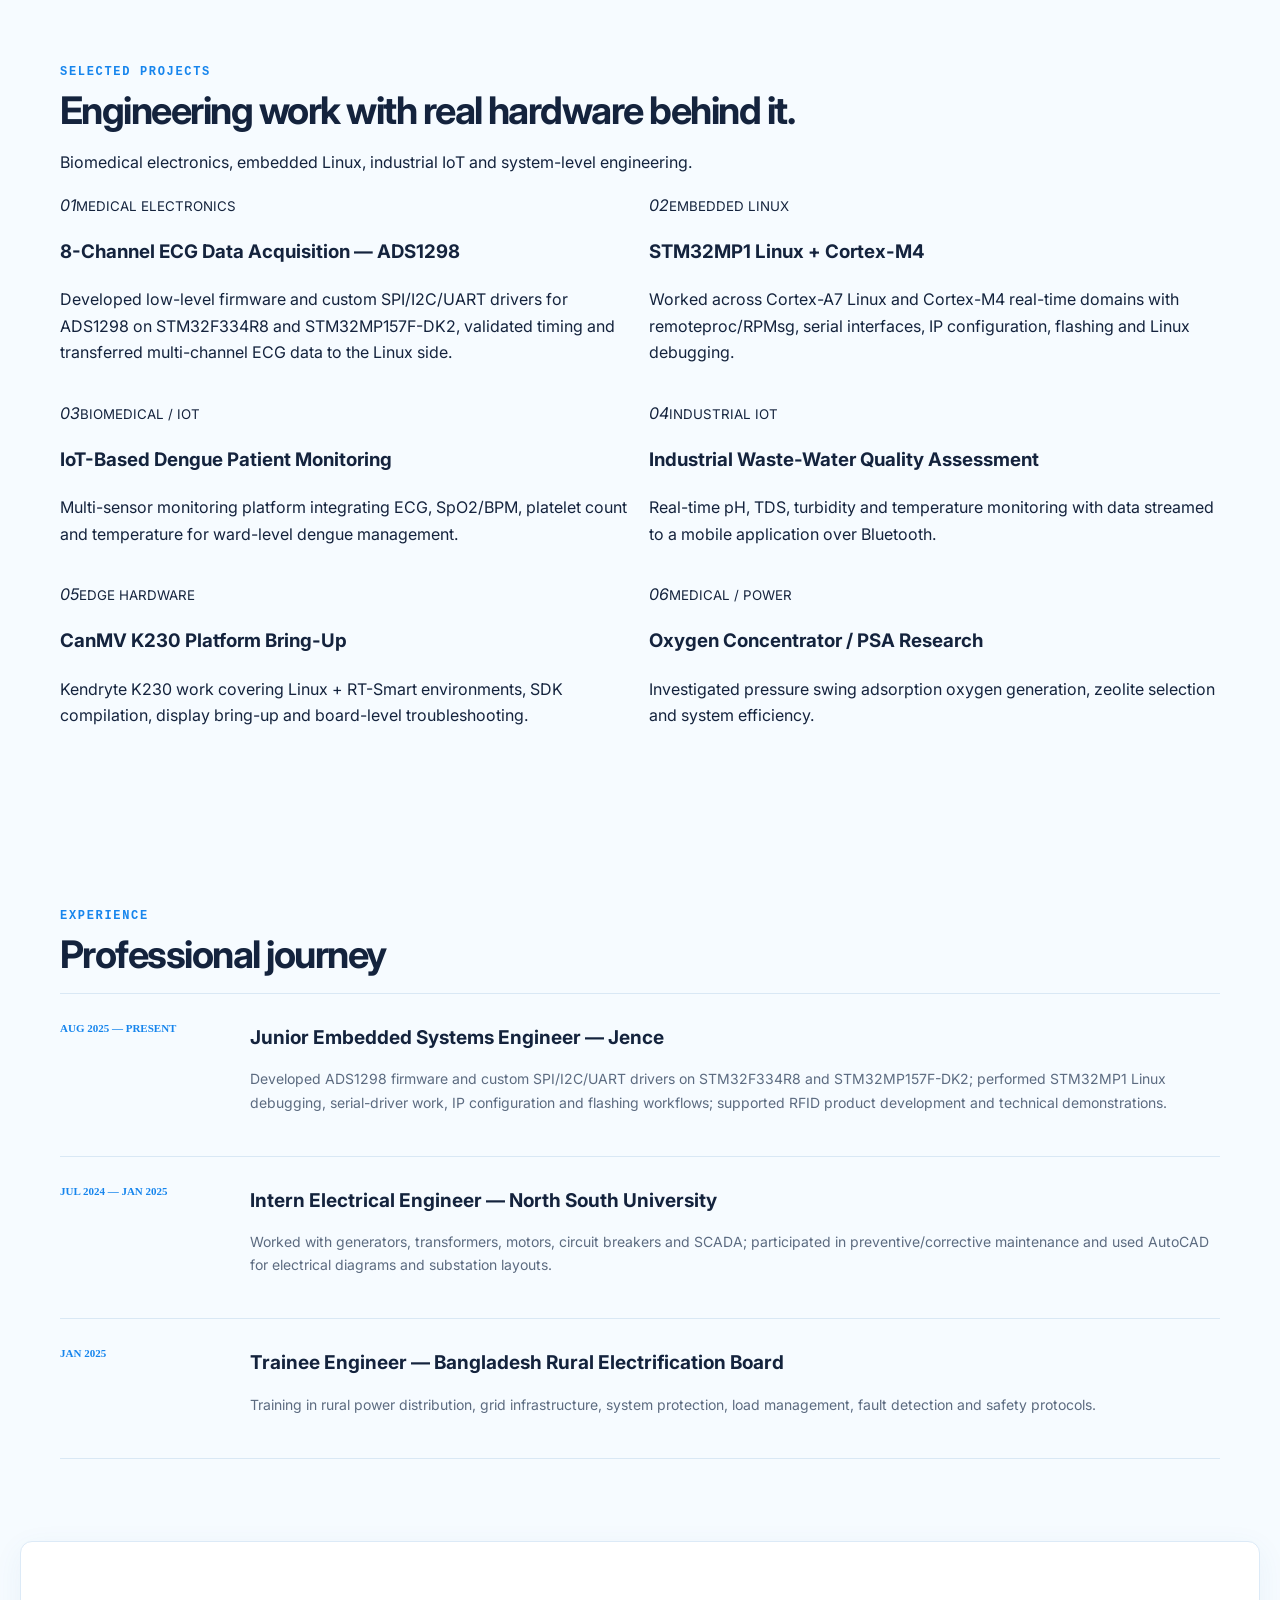
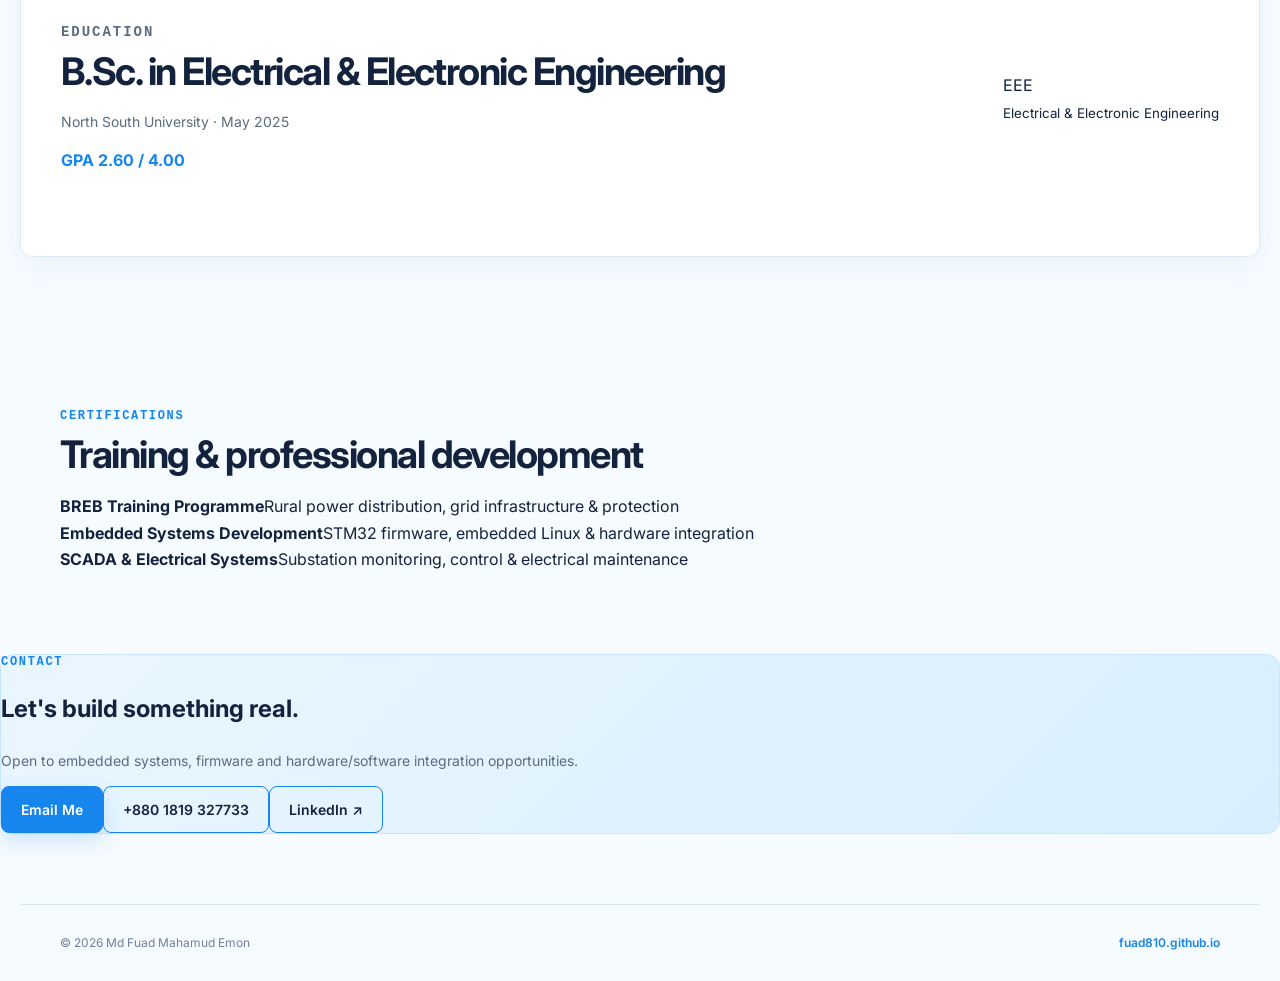
==== commit 68a55328: "Rebuild portfolio to match reference design" ====
--- a/index.html
+++ b/index.html
@@ -1,25 +1,11 @@
-<!DOCTYPE html>
-<html lang="en"><head>
-<meta charset="UTF-8"><meta name="viewport" content="width=device-width,initial-scale=1.0">
-<meta name="description" content="Md Fuad Mahamud Emon — Embedded Systems Engineer specializing in STM32, ECG acquisition, embedded Linux, firmware and hardware integration.">
-<title>Md Fuad Mahamud Emon | Embedded Systems Engineer</title>
-<link rel="preconnect" href="https://fonts.googleapis.com"><link rel="preconnect" href="https://fonts.gstatic.com" crossorigin><link href="https://fonts.googleapis.com/css2?family=Inter:wght@400;500;600;700;800&family=JetBrains+Mono:wght@500;600&display=swap" rel="stylesheet"><link rel="stylesheet" href="style.css"></head>
-<body>
-<header class="nav"><a class="brand" href="#top">FE</a><nav><a href="#top">Home</a><a href="#about">About</a><a href="#skills">Skills</a><a href="#experience">Experience</a><a href="#work">Projects</a><a href="#education">Education</a><a href="#contact">Contact</a></nav><a class="nav-btn" href="mailto:mahmudfuad114@gmail.com">Contact Me</a></header>
-<main id="top">
-<section class="hero"><div class="hero-copy"><p class="eyebrow">HELLO, I'M</p><h1>MD FUAD<br>MAHAMUD EMON</h1><div class="designation">Embedded Systems Engineer</div><p class="lead">Embedded Systems Engineer with experience in firmware development, mixed-signal IC drivers and embedded Linux debugging on STM32 platforms. Passionate about building reliable solutions that bridge hardware and software.</p><div class="contact-grid"><a href="tel:+8801819327733"><b>☎</b><span>+880 1819 327733<small>Phone</small></span></a><a href="mailto:mahmudfuad114@gmail.com"><b>✉</b><span>mahmudfuad114@gmail.com<small>Email</small></span></a><a href="https://www.linkedin.com/in/md-fuad-mahamud-emon" target="_blank"><b>in</b><span>LinkedIn<small>Professional profile</small></span></a><div><b>⌖</b><span>Bangladesh<small>Location</small></span></div></div><div class="hero-actions"><a class="btn primary" href="#work">View My Projects →</a><a class="btn ghost" href="mailto:mahmudfuad114@gmail.com">Contact Me ✉</a></div></div><div class="hero-photo"><img src="profile.jpg" alt="Md Fuad Mahamud Emon"><div class="photo-ring"></div></div></section>
-<section class="expertise"><div><b>▣</b><strong>STM32 Expert</strong><small>STM32F3, STM32MP1</small></div><div><b>〽</b><strong>Mixed-Signal Systems</strong><small>ADS1298 ECG, Sensors</small></div><div><b>♙</b><strong>Embedded Linux</strong><small>STM32MP1, Yocto, Linux</small></div><div><b>⌘</b><strong>IoT &amp; Communication</strong><small>WiFi, Bluetooth, UART, I2C</small></div><div><b>ϟ</b><strong>Real-world Impact</strong><small>Medical, Industrial, Power Systems</small></div></section>
-<section id="about" class="cards section"><article><p class="eyebrow">ABOUT ME</p><h2>Hardware-first. Software-capable.</h2><p>I am an Embedded Systems Engineer with a strong foundation in electrical engineering, firmware development and embedded Linux. I enjoy working across the full stack of embedded systems — from low-level driver development to system integration and real-world product validation.</p></article><article><p class="eyebrow">PROFESSIONAL SUMMARY</p><h2>Bridging hardware and software.</h2><p>Experience includes STM32 firmware, custom mixed-signal IC drivers, Linux-side debugging, hardware design review, RFID product support and electrical power systems. My strongest work happens where a datasheet, oscilloscope and software debugger meet.</p></article></section>
-<section id="skills" class="section"><div class="section-title"><p class="eyebrow">TECHNICAL SKILLS</p><h2>Engineering toolkit</h2></div><div class="skills-layout"><article class="skill-card"><h3>Core Skills</h3><div class="chips"><span>STM32 Firmware</span><span>Embedded Linux</span><span>Mixed-Signal IC Drivers</span><span>SPI / I2C / UART</span><span>RFID Systems</span><span>SCADA Systems</span><span>Hardware Design Review</span><span>Electric Power Systems</span><span>PLC Programming</span><span>AutoCAD / Schematics</span></div></article><article class="skill-card"><h3>Programming &amp; Tools</h3><h4>Programming</h4><div class="chips"><span>C / C++</span><span>Python</span><span>Java</span><span>MATLAB</span></div><h4>Tools</h4><div class="chips"><span>STM32CubeIDE / CubeMX</span><span>Arduino IDE</span><span>Cadence / ModelSim</span><span>Git / Linux CLI</span><span>AutoCAD</span><span>MATLAB / Simulink</span></div></article></div></section>
-<section id="work" class="section"><div class="section-title"><p class="eyebrow">SELECTED PROJECTS</p><h2>From sensors to complete systems.</h2></div><div class="projects">
-<article class="project featured"><span class="number">01</span><p class="tag">MEDICAL ELECTRONICS</p><h3>8-Channel ECG Data Acquisition — ADS1298</h3><p>Developed low-level firmware and custom SPI/I2C/UART drivers for ADS1298 on STM32F334R8 and STM32MP157F-DK2. Built the acquisition path, validated timing and transferred multi-channel ECG data to the Linux side for waveform visualization.</p><div class="chips"><span>ADS1298</span><span>STM32F334R8</span><span>STM32MP157F-DK2</span><span>SPI</span><span>DRDY/EXTI</span></div></article>
-<article class="project"><span class="number">02</span><p class="tag">EMBEDDED LINUX</p><h3>STM32MP1 Linux + Cortex-M4</h3><p>Worked across Cortex-A7 Linux and Cortex-M4 real-time domains, including remoteproc/RPMsg communication, serial interfaces, IP configuration, flashing and Linux-side debugging.</p></article>
-<article class="project"><span class="number">03</span><p class="tag">BIOMEDICAL / IOT</p><h3>IoT-Based Dengue Patient Monitoring</h3><p>Multi-sensor patient monitoring platform integrating ECG, SpO2/BPM, platelet count and temperature for ward-level dengue management.</p></article>
-<article class="project"><span class="number">04</span><p class="tag">INDUSTRIAL IOT</p><h3>Industrial Waste-Water Quality Assessment</h3><p>Real-time pH, TDS, turbidity and temperature monitoring with data streamed to a mobile application over Bluetooth.</p></article>
-<article class="project"><span class="number">05</span><p class="tag">EDGE HARDWARE</p><h3>CanMV K230 Platform Bring-Up</h3><p>Kendryte K230 work covering Linux + RT-Smart environments, SDK compilation, display bring-up and board-level troubleshooting.</p></article>
-<article class="project"><span class="number">06</span><p class="tag">MEDICAL / POWER</p><h3>Oxygen Concentrator / PSA Research</h3><p>Investigated pressure swing adsorption oxygen generation, zeolite selection and system efficiency.</p></article>
-</div></section>
-<section id="experience" class="section"><div class="section-title"><p class="eyebrow">EXPERIENCE</p><h2>Professional journey</h2></div><div class="timeline"><article><time>AUG 2025 — PRESENT</time><div><h3>Junior Embedded Systems Engineer — Jence</h3><p>Developed ADS1298 firmware and custom SPI/I2C/UART drivers on STM32F334R8 and STM32MP157F-DK2; performed STM32MP1 Linux debugging, serial-driver work, IP configuration and flashing workflows; supported RFID product development and technical demonstrations.</p></div></article><article><time>JUL 2024 — JAN 2025</time><div><h3>Intern Electrical Engineer — North South University</h3><p>Operated and maintained generators, transformers, motors and circuit breakers; participated in preventive/corrective maintenance; worked with SCADA for real-time substation monitoring and control; used AutoCAD for electrical diagrams and substation layouts.</p></div></article><article><time>JAN 2025</time><div><h3>Trainee Engineer — Bangladesh Rural Electrification Board</h3><p>Training on rural power distribution, grid infrastructure and system protection, including load management, fault detection and safety protocols.</p></div></article></div></section>
-<section id="education" class="section education"><div><p class="eyebrow">EDUCATION</p><h2>B.Sc. in Electrical &amp; Electronic Engineering</h2><p>North South University · Bangladesh</p><strong>GPA 2.60 / 4.00</strong></div><div class="education-badge">EEE<br><small>Electrical &amp; Electronic Engineering</small></div></section>
-<section id="contact" class="contact section"><p class="eyebrow">LET'S CONNECT</p><h2>Have an embedded problem worth solving?</h2><p>I'm open to embedded systems, firmware and hardware/software integration opportunities.</p><div class="hero-actions"><a class="btn primary" href="mailto:mahmudfuad114@gmail.com">Email Me</a><a class="btn ghost" href="tel:+8801819327733">Call Me</a><a class="btn ghost" href="https://www.linkedin.com/in/md-fuad-mahamud-emon" target="_blank">LinkedIn ↗</a></div></section>
-</main><footer><span>© 2026 Md Fuad Mahamud Emon</span><a href="https://fuad810.github.io/">fuad810.github.io</a></footer><script src="script.js"></script></body></html>+<!doctype html><html lang="en"><head><meta charset="utf-8"><meta name="viewport" content="width=device-width,initial-scale=1"><meta name="description" content="Md Fuad Mahamud Emon — Embedded Systems Engineer"><title>Md Fuad Mahamud Emon | Embedded Systems Engineer</title><link rel="preconnect" href="https://fonts.googleapis.com"><link rel="preconnect" href="https://fonts.gstatic.com" crossorigin><link href="https://fonts.googleapis.com/css2?family=Inter:wght@400;500;600;700;800&display=swap" rel="stylesheet"><link rel="stylesheet" href="style.css"></head><body>
+<header class="nav"><div class="identity"><a class="logo" href="#home">FE</a><div><strong>MD FUAD MAHAMUD EMON</strong><span>Embedded Systems Engineer</span></div></div><nav><a class="active" href="#home">Home</a><a href="#about">About</a><a href="#skills">Skills</a><a href="#experience">Experience</a><a href="#projects">Projects</a><a href="#education">Education</a><a href="#certifications">Certifications</a><a href="#contact">Contact</a></nav><a class="cv" href="#contact">⇩ &nbsp;Download CV</a></header>
+<main id="home">
+<section class="hero"><div class="hero-copy"><p class="hello">HELLO, I'M</p><h1>MD FUAD<br>MAHAMUD EMON</h1><h2>Embedded Systems Engineer</h2><p class="lead">Embedded Systems Engineer with experience in firmware development, mixed-signal IC drivers, and embedded Linux debugging on STM32 platforms. Passionate about building reliable, efficient and innovative solutions that bridge hardware and software.</p><div class="contact-grid"><a href="tel:+8801819327733"><b>☎</b><span>+880 1819 327733<small>Phone</small></span></a><a href="mailto:mahmudfuad114@gmail.com"><b>✉</b><span>mahmudfuad114@gmail.com<small>Email</small></span></a><a href="https://www.linkedin.com/in/md-fuad-mahamud-emon" target="_blank" rel="noopener"><b>in</b><span>linkedin.com/in/md-fuad-mahamud-emon<small>LinkedIn</small></span></a><div><b>⌖</b><span>Bangladesh<small>Location</small></span></div></div><div class="actions"><a class="btn primary" href="#projects">View My Projects&nbsp; →</a><a class="btn outline" href="mailto:mahmudfuad114@gmail.com">Contact Me&nbsp; ✉</a></div></div><div class="hero-image"><img src="profile.jpg" alt="Md Fuad Mahamud Emon"><div class="curve"></div></div></section>
+<section class="expertise"><div><i>▣</i><strong>STM32 Expert</strong><small>STM32F3, STM32MP1</small></div><div><i>〽</i><strong>Mixed-Signal Systems</strong><small>ADS1298 ECG, Sensors</small></div><div><i>♙</i><strong>Embedded Linux</strong><small>STM32MP1, Yocto, Linux</small></div><div><i>⌘</i><strong>IoT &amp; Communication</strong><small>WiFi, Bluetooth, UART, I2C</small></div><div><i>ϟ</i><strong>Real-world Impact</strong><small>Medical, Industrial, Power Systems</small></div></section>
+<section id="about" class="three section"><article><div class="card-title">♙ <strong>ABOUT ME</strong></div><p>I am an Embedded Systems Engineer with a strong foundation in electrical engineering, firmware development, and embedded Linux. I enjoy working across the full stack of embedded systems — from low-level driver development to system integration and real-world product validation.</p><a class="download" href="#contact">⇩ &nbsp; Download CV</a></article><article id="skills"><div class="card-title">&lt;/&gt; <strong>TECHNICAL SKILLS</strong></div><div class="skill-list"><span>⚙ STM32 Firmware Dev</span><span>⚙ Embedded Linux (STM32MP1)</span><span>⌁ Mixed-Signal IC Drivers</span><span>▣ SPI / I2C / UART</span><span>⌁ RFID Systems</span><span>♧ SCADA Systems</span><span>⚙ Hardware Design Review</span><span>⌁ Electric Power Systems</span><span>▧ PLC Programming</span><span>⌁ AutoCAD / Schematics</span></div></article><article><div class="card-title">♨ <strong>PROGRAMMING &amp; TOOLS</strong></div><h4>Programming</h4><div class="tool-list"><span>C / C++</span><span>Python</span><span>Java</span><span>MATLAB</span></div><hr><h4>Tools</h4><div class="tool-list"><span>STM32CubeIDE / CubeMX</span><span>Arduino IDE</span><span>Cadence / ModelSim</span><span>Git / Linux CLI</span><span>AutoCAD</span><span>MATLAB / Simulink</span></div></article></section>
+<section id="projects" class="section"><div class="section-heading"><div><p class="eyebrow">SELECTED PROJECTS</p><h2>Engineering work with real hardware behind it.</h2></div><p>Biomedical electronics, embedded Linux, industrial IoT and system-level engineering.</p></div><div class="projects"><article><em>01</em><small>MEDICAL ELECTRONICS</small><h3>8-Channel ECG Data Acquisition — ADS1298</h3><p>Developed low-level firmware and custom SPI/I2C/UART drivers for ADS1298 on STM32F334R8 and STM32MP157F-DK2, validated timing and transferred multi-channel ECG data to the Linux side.</p></article><article><em>02</em><small>EMBEDDED LINUX</small><h3>STM32MP1 Linux + Cortex-M4</h3><p>Worked across Cortex-A7 Linux and Cortex-M4 real-time domains with remoteproc/RPMsg, serial interfaces, IP configuration, flashing and Linux debugging.</p></article><article><em>03</em><small>BIOMEDICAL / IOT</small><h3>IoT-Based Dengue Patient Monitoring</h3><p>Multi-sensor monitoring platform integrating ECG, SpO2/BPM, platelet count and temperature for ward-level dengue management.</p></article><article><em>04</em><small>INDUSTRIAL IOT</small><h3>Industrial Waste-Water Quality Assessment</h3><p>Real-time pH, TDS, turbidity and temperature monitoring with data streamed to a mobile application over Bluetooth.</p></article><article><em>05</em><small>EDGE HARDWARE</small><h3>CanMV K230 Platform Bring-Up</h3><p>Kendryte K230 work covering Linux + RT-Smart environments, SDK compilation, display bring-up and board-level troubleshooting.</p></article><article><em>06</em><small>MEDICAL / POWER</small><h3>Oxygen Concentrator / PSA Research</h3><p>Investigated pressure swing adsorption oxygen generation, zeolite selection and system efficiency.</p></article></div></section>
+<section id="experience" class="section"><div class="section-heading"><div><p class="eyebrow">EXPERIENCE</p><h2>Professional journey</h2></div></div><div class="timeline"><article><time>AUG 2025 — PRESENT</time><div><h3>Junior Embedded Systems Engineer — Jence</h3><p>Developed ADS1298 firmware and custom SPI/I2C/UART drivers on STM32F334R8 and STM32MP157F-DK2; performed STM32MP1 Linux debugging, serial-driver work, IP configuration and flashing workflows; supported RFID product development and technical demonstrations.</p></div></article><article><time>JUL 2024 — JAN 2025</time><div><h3>Intern Electrical Engineer — North South University</h3><p>Worked with generators, transformers, motors, circuit breakers and SCADA; participated in preventive/corrective maintenance and used AutoCAD for electrical diagrams and substation layouts.</p></div></article><article><time>JAN 2025</time><div><h3>Trainee Engineer — Bangladesh Rural Electrification Board</h3><p>Training in rural power distribution, grid infrastructure, system protection, load management, fault detection and safety protocols.</p></div></article></div></section>
+<section id="education" class="section education"><div><p class="eyebrow">EDUCATION</p><h2>B.Sc. in Electrical &amp; Electronic Engineering</h2><p>North South University · May 2025</p><strong>GPA 2.60 / 4.00</strong></div><div class="edu-box">EEE<br><small>Electrical &amp; Electronic Engineering</small></div></section>
+<section id="certifications" class="section"><div class="section-heading"><div><p class="eyebrow">CERTIFICATIONS</p><h2>Training &amp; professional development</h2></div></div><div class="cert-grid"><article><b>BREB Training Programme</b><span>Rural power distribution, grid infrastructure &amp; protection</span></article><article><b>Embedded Systems Development</b><span>STM32 firmware, embedded Linux &amp; hardware integration</span></article><article><b>SCADA &amp; Electrical Systems</b><span>Substation monitoring, control &amp; electrical maintenance</span></article></div></section>
+<section id="contact" class="contact"><p class="eyebrow">CONTACT</p><h2>Let's build something real.</h2><p>Open to embedded systems, firmware and hardware/software integration opportunities.</p><div class="actions"><a class="btn primary" href="mailto:mahmudfuad114@gmail.com">Email Me</a><a class="btn outline" href="tel:+8801819327733">+880 1819 327733</a><a class="btn outline" href="https://www.linkedin.com/in/md-fuad-mahamud-emon" target="_blank" rel="noopener">LinkedIn ↗</a></div></section></main><footer><span>© 2026 Md Fuad Mahamud Emon</span><a href="https://fuad810.github.io/">fuad810.github.io</a></footer></body></html>
--- a/style.css
+++ b/style.css
@@ -1 +1 @@
-*{box-sizing:border-box}html{scroll-behavior:smooth}body{margin:0;background:#080b0f;color:#e9eef3;font-family:Inter,system-ui,sans-serif;line-height:1.6}a{color:inherit;text-decoration:none}.nav{height:76px;display:flex;align-items:center;justify-content:space-between;max-width:1180px;margin:auto;padding:0 28px;position:sticky;top:0;background:rgba(8,11,15,.88);backdrop-filter:blur(16px);z-index:10;border-bottom:1px solid #171c22}.brand{font:800 25px Inter}.brand span,.accent,.eyebrow{color:#7cf2c0}.nav nav{display:flex;gap:28px;color:#9da7b2;font-size:14px}.nav nav a:hover{color:#fff}.nav-btn,.btn{border:1px solid #2a333d;border-radius:9px;padding:10px 16px;font-size:14px}.nav-btn{background:#e9eef3;color:#080b0f;font-weight:700}.hero{max-width:1180px;margin:0 auto;padding:110px 28px 70px;display:grid;grid-template-columns:1.15fr .85fr;gap:55px;align-items:center}.eyebrow{font:600 12px "JetBrains Mono",monospace;letter-spacing:.13em;margin:0 0 16px}.hero h1{font-size:clamp(48px,6.3vw,82px);line-height:1.02;letter-spacing:-.055em;margin:0 0 28px}.hero h1 span{color:#aab5c0}.lead{max-width:650px;color:#9da7b2;font-size:19px}.hero-actions,.contact-links{display:flex;gap:12px;flex-wrap:wrap;margin-top:30px}.btn{display:inline-block}.primary{background:#7cf2c0;color:#07100c;border-color:#7cf2c0;font-weight:700}.ghost{color:#d9e0e6}.quick-contact{display:flex;gap:18px;flex-wrap:wrap;margin-top:24px;color:#66727e;font:12px "JetBrains Mono",monospace}.profile-card{display:grid;gap:16px}.photo-placeholder{min-height:270px;border:1px dashed #3a4652;border-radius:14px;background:linear-gradient(145deg,#10161c,#0b0f14);display:flex;flex-direction:column;justify-content:center;align-items:center;text-align:center;padding:30px;color:#7cf2c0}.photo-placeholder span{font:700 16px "JetBrains Mono";letter-spacing:.12em}.photo-placeholder small{max-width:270px;margin-top:10px;color:#707b86;line-height:1.5}.photo-placeholder b{color:#b9c4ce}.terminal{border:1px solid #232b34;border-radius:14px;background:#0d1116;box-shadow:0 30px 80px rgba(0,0,0,.35);overflow:hidden}.terminal-bar{height:40px;border-bottom:1px solid #202730;display:flex;align-items:center;gap:7px;padding:0 13px;color:#66727e;font:12px "JetBrains Mono"}.terminal-bar i{width:8px;height:8px;border-radius:50%;background:#35404b}.terminal-bar span{margin-left:8px}.terminal pre{padding:25px;margin:0;font:13px/2 "JetBrains Mono",monospace;color:#d2dae1}.muted{color:#66727e}.ok{color:#7cf2c0}.metrics{max-width:1124px;margin:0 auto;padding:0 28px 100px;display:grid;grid-template-columns:repeat(4,1fr);gap:1px}.metrics div{padding:24px;border-top:1px solid #252d35}.metrics strong{display:block;font-size:28px}.metrics span{color:#707b86;font-size:13px}.section{max-width:1124px;margin:0 auto;padding:100px 28px}.section-head{display:flex;justify-content:space-between;gap:60px;align-items:end;margin-bottom:45px}.section-head>p{max-width:380px;color:#707b86}.section h2{font-size:40px;line-height:1.1;letter-spacing:-.04em;margin:0}.projects{display:grid;grid-template-columns:1fr 1fr;gap:16px}.project{border:1px solid #202832;background:#0c1015;padding:28px;border-radius:14px;transition:.2s}.project:hover{transform:translateY(-3px);border-color:#3a4652}.project.featured{grid-column:span 2}.project-top{display:flex;justify-content:space-between;color:#66727e;font:11px "JetBrains Mono";letter-spacing:.08em}.tag{color:#7cf2c0}.project h3{font-size:25px;margin:28px 0 10px}.project p,.body-copy{color:#8f9aa5}.stack{display:flex;gap:7px;flex-wrap:wrap;margin-top:22px}.stack span{background:#151b22;border:1px solid #252e37;border-radius:6px;padding:5px 8px;font:11px "JetBrains Mono";color:#aeb8c2}.split{display:grid;grid-template-columns:.8fr 1.2fr;gap:90px}.skill-grid{display:grid;grid-template-columns:1fr 1fr;gap:30px}.skill-grid div{border-top:1px solid #252d35;padding-top:18px}.skill-grid h4{margin:0 0 6px}.skill-grid p{color:#7f8a95;font-size:14px;margin:0}.timeline{margin-top:35px;border-top:1px solid #252d35}.timeline-item{display:grid;grid-template-columns:180px 1fr;padding:28px 0;border-bottom:1px solid #252d35}.date{font:11px "JetBrains Mono";color:#66727e;letter-spacing:.1em}.timeline h3{margin:0 0 8px;font-size:20px}.timeline p{margin:0;color:#7f8a95}.about{display:grid;grid-template-columns:1fr 1fr;gap:90px}.contact{max-width:1124px;margin:0 auto 70px;padding:80px 50px;border:1px solid #26313a;border-radius:18px;background:#0d1318}.contact h2{font-size:46px;line-height:1.05;max-width:650px;margin:0}.contact>p:not(.eyebrow){color:#8f9aa5}.contact-links{margin-top:24px}footer{max-width:1124px;margin:auto;padding:28px;color:#59646f;border-top:1px solid #171e25;display:flex;justify-content:space-between;font-size:12px}.mono{font-family:"JetBrains Mono",monospace}@media(max-width:800px){.nav nav,.nav-btn{display:none}.hero,.split,.about{grid-template-columns:1fr}.hero{padding-top:70px;gap:45px}.metrics{grid-template-columns:1fr 1fr}.projects{grid-template-columns:1fr}.project.featured{grid-column:span 1}.section-head{display:block}.section-head>p{margin-top:20px}.skill-grid{grid-template-columns:1fr}.timeline-item{grid-template-columns:1fr;gap:8px}.contact{margin:20px 28px 50px;padding:45px 28px}.contact h2{font-size:36px}footer{margin:0 28px;display:block}.hero h1{font-size:52px}}+*{box-sizing:border-box}html{scroll-behavior:smooth}body{margin:0;background:#f6fbff;color:#14233d;font-family:Inter,system-ui,sans-serif;line-height:1.65}a{color:inherit;text-decoration:none}.nav{height:74px;display:flex;align-items:center;justify-content:space-between;padding:0 42px;position:sticky;top:0;background:rgba(255,255,255,.94);backdrop-filter:blur(16px);z-index:20;border-bottom:1px solid #dcecf9}.brand{font-size:29px;font-weight:800;color:#1685ed;letter-spacing:-.08em}.nav nav{display:flex;gap:26px;font-size:14px;color:#30405b}.nav nav a:hover{color:#1685ed}.nav-btn,.btn{border-radius:8px;padding:11px 19px;font-size:14px;font-weight:600;border:1px solid #1685ed}.nav-btn{background:#1685ed;color:#fff;box-shadow:0 7px 20px #1685ed30}.hero{max-width:1240px;margin:auto;min-height:610px;padding:48px 40px 54px;display:grid;grid-template-columns:1.05fr .95fr;align-items:center;overflow:hidden;position:relative}.hero:before{content:"";position:absolute;inset:0;background:radial-gradient(circle at 85% 45%,#d9f0ff 0,transparent 35%),linear-gradient(135deg,#fff 0,#eef8ff 100%);z-index:-2}.hero:after{content:"";position:absolute;width:590px;height:590px;border-radius:50%;right:-90px;top:20px;background:#dcefff;z-index:-1}.eyebrow{font:700 12px "JetBrains Mono",monospace;letter-spacing:.14em;color:#1685ed;margin:0 0 10px}.hero h1{font-size:clamp(58px,6.2vw,86px);line-height:.98;letter-spacing:-.06em;margin:0;color:#12213b;font-weight:800}.designation{font-size:22px;letter-spacing:.17em;color:#1685ed;font-weight:600;margin:22px 0 14px}.lead{max-width:650px;color:#4b5b72;font-size:16px;margin:0}.contact-grid{display:grid;grid-template-columns:repeat(4,1fr);gap:10px;margin-top:26px}.contact-grid>a,.contact-grid>div{background:#fff;border:1px solid #dceaf7;border-radius:8px;padding:12px;display:flex;gap:10px;align-items:center;min-height:62px;box-shadow:0 6px 20px #3c79a810}.contact-grid b{font-size:20px;color:#1685ed}.contact-grid span{font-size:11px;color:#22324c;overflow:hidden}.contact-grid small{display:block;color:#77869a;font-size:10px;margin-top:2px}.hero-actions{display:flex;gap:12px;flex-wrap:wrap;margin-top:22px}.btn{display:inline-block}.primary{background:#1685ed;color:#fff;box-shadow:0 8px 20px #1685ed30}.ghost{background:#fff;color:#1685ed}.hero-photo{height:535px;position:relative;display:flex;align-items:center;justify-content:center}.hero-photo:before{content:"";position:absolute;width:575px;height:575px;border-radius:50%;border:12px solid #fff;box-shadow:0 0 0 8px #bfe3ff}.hero-photo img{width:520px;height:600px;object-fit:cover;object-position:center 45%;border-radius:48% 48% 0 0;position:relative;z-index:2;filter:saturate(1.02)}.photo-ring{position:absolute;width:535px;height:535px;border-radius:50%;border:2px solid #8dc9fb;z-index:3}.expertise{max-width:1240px;margin:auto;background:#fff;border-top:1px solid #d9eaf7;border-bottom:1px solid #d9eaf7;display:grid;grid-template-columns:repeat(5,1fr);padding:20px 40px;gap:0}.expertise div{padding:8px 24px;border-right:1px solid #dceaf7;display:grid;grid-template-columns:34px 1fr;align-items:center}.expertise div:last-child{border:0}.expertise b{grid-row:span 2;color:#1685ed;font-size:25px}.expertise strong{font-size:13px;color:#1685ed}.expertise small{font-size:10px;color:#718198}.section{max-width:1240px;margin:auto;padding:82px 40px}.cards{display:grid;grid-template-columns:1fr 1fr;gap:20px}.cards article,.skill-card,.project{background:#fff;border:1px solid #dceaf7;border-radius:12px;padding:28px;box-shadow:0 8px 30px #2c6da510}.section h2{font-size:38px;line-height:1.12;letter-spacing:-.04em;margin:0 0 18px;color:#14233d}.cards p:not(.eyebrow),.skill-card p,.project p,.timeline p,.education p,.contact>p:not(.eyebrow){color:#5c6b80;font-size:14px}.section-title{margin-bottom:35px}.skills-layout{display:grid;grid-template-columns:1fr 1fr;gap:20px}.skill-card h3{margin:0 0 18px}.skill-card h4{font-size:12px;color:#596a82;margin:18px 0 8px;text-transform:uppercase;letter-spacing:.08em}.chips{display:flex;flex-wrap:wrap;gap:8px}.chips span{background:#eaf5ff;border:1px solid #d3e9fb;color:#1677d3;border-radius:6px;padding:6px 10px;font-size:11px;font-weight:600}.projects{display:grid;grid-template-columns:1fr 1fr;gap:18px}.project{position:relative;min-height:245px;transition:.2s}.project:hover{transform:translateY(-4px);box-shadow:0 14px 34px #2c6da51c}.project.featured{grid-column:span 2;background:linear-gradient(135deg,#fff,#f0f9ff)}.project .number{position:absolute;right:24px;top:22px;color:#b8dafa;font:700 30px "JetBrains Mono"}.tag{color:#1685ed;font:700 11px "JetBrains Mono";letter-spacing:.1em}.project h3{font-size:23px;margin:15px 50px 10px 0}.timeline{border-top:1px solid #d9e8f5}.timeline article{display:grid;grid-template-columns:190px 1fr;padding:28px 0;border-bottom:1px solid #d9e8f5}.timeline time{font:700 11px "JetBrains Mono";color:#1685ed}.timeline h3{margin:0 0 8px;font-size:19px}.education{display:flex;justify-content:space-between;align-items:center;background:#fff;border:1px solid #dceaf7;border-radius:12px;margin-bottom:70px;box-shadow:0 8px 30px #2c6da510}.education strong{color:#1685ed}.education-badge{width:160px;height:160px;border-radius:50%;background:#e5f3ff;border:8px solid #fff;box-shadow:0 0 0 2px #9dd2fa;display:flex;align-items:center;justify-content:center;text-align:center;color:#1685ed;font-weight:800;font-size:28px}.education-badge small{display:block;font-size:8px;font-weight:600}.contact{background:linear-gradient(135deg,#eaf6ff,#d8efff);border:1px solid #c8e6fb;border-radius:14px;margin-bottom:70px}.contact h2{max-width:700px}.contact .hero-actions{margin-top:10px}footer{max-width:1240px;margin:auto;padding:28px 40px;border-top:1px solid #d9e8f5;display:flex;justify-content:space-between;color:#728198;font-size:12px}footer a{color:#1685ed;font-weight:600}@media(max-width:950px){.nav{padding:0 22px}.nav nav{display:none}.hero{grid-template-columns:1fr;padding:70px 25px}.hero-photo{order:-1;height:390px}.hero-photo img{width:330px;height:390px}.hero-photo:before{width:390px;height:390px}.photo-ring{width:360px;height:360px}.contact-grid{grid-template-columns:1fr 1fr}.expertise{grid-template-columns:1fr 1fr;padding:18px}.expertise div:nth-child(2n){border-right:0}.cards,.skills-layout,.projects{grid-template-columns:1fr}.project.featured{grid-column:span 1}.timeline article{grid-template-columns:1fr;gap:8px}.education{margin:20px 25px 50px;padding:35px}.section{padding:65px 25px}.hero h1{font-size:58px}}@media(max-width:560px){.hero h1{font-size:48px}.designation{font-size:17px;letter-spacing:.1em}.contact-grid{grid-template-columns:1fr}.expertise{grid-template-columns:1fr}.expertise div{border-right:0;border-bottom:1px solid #dceaf7}.education{display:block}.education-badge{margin-top:25px}footer{display:block;padding:25px}.hero-photo img{width:285px;height:350px}.hero-photo:before{width:330px;height:330px}.photo-ring{width:305px;height:305px}}
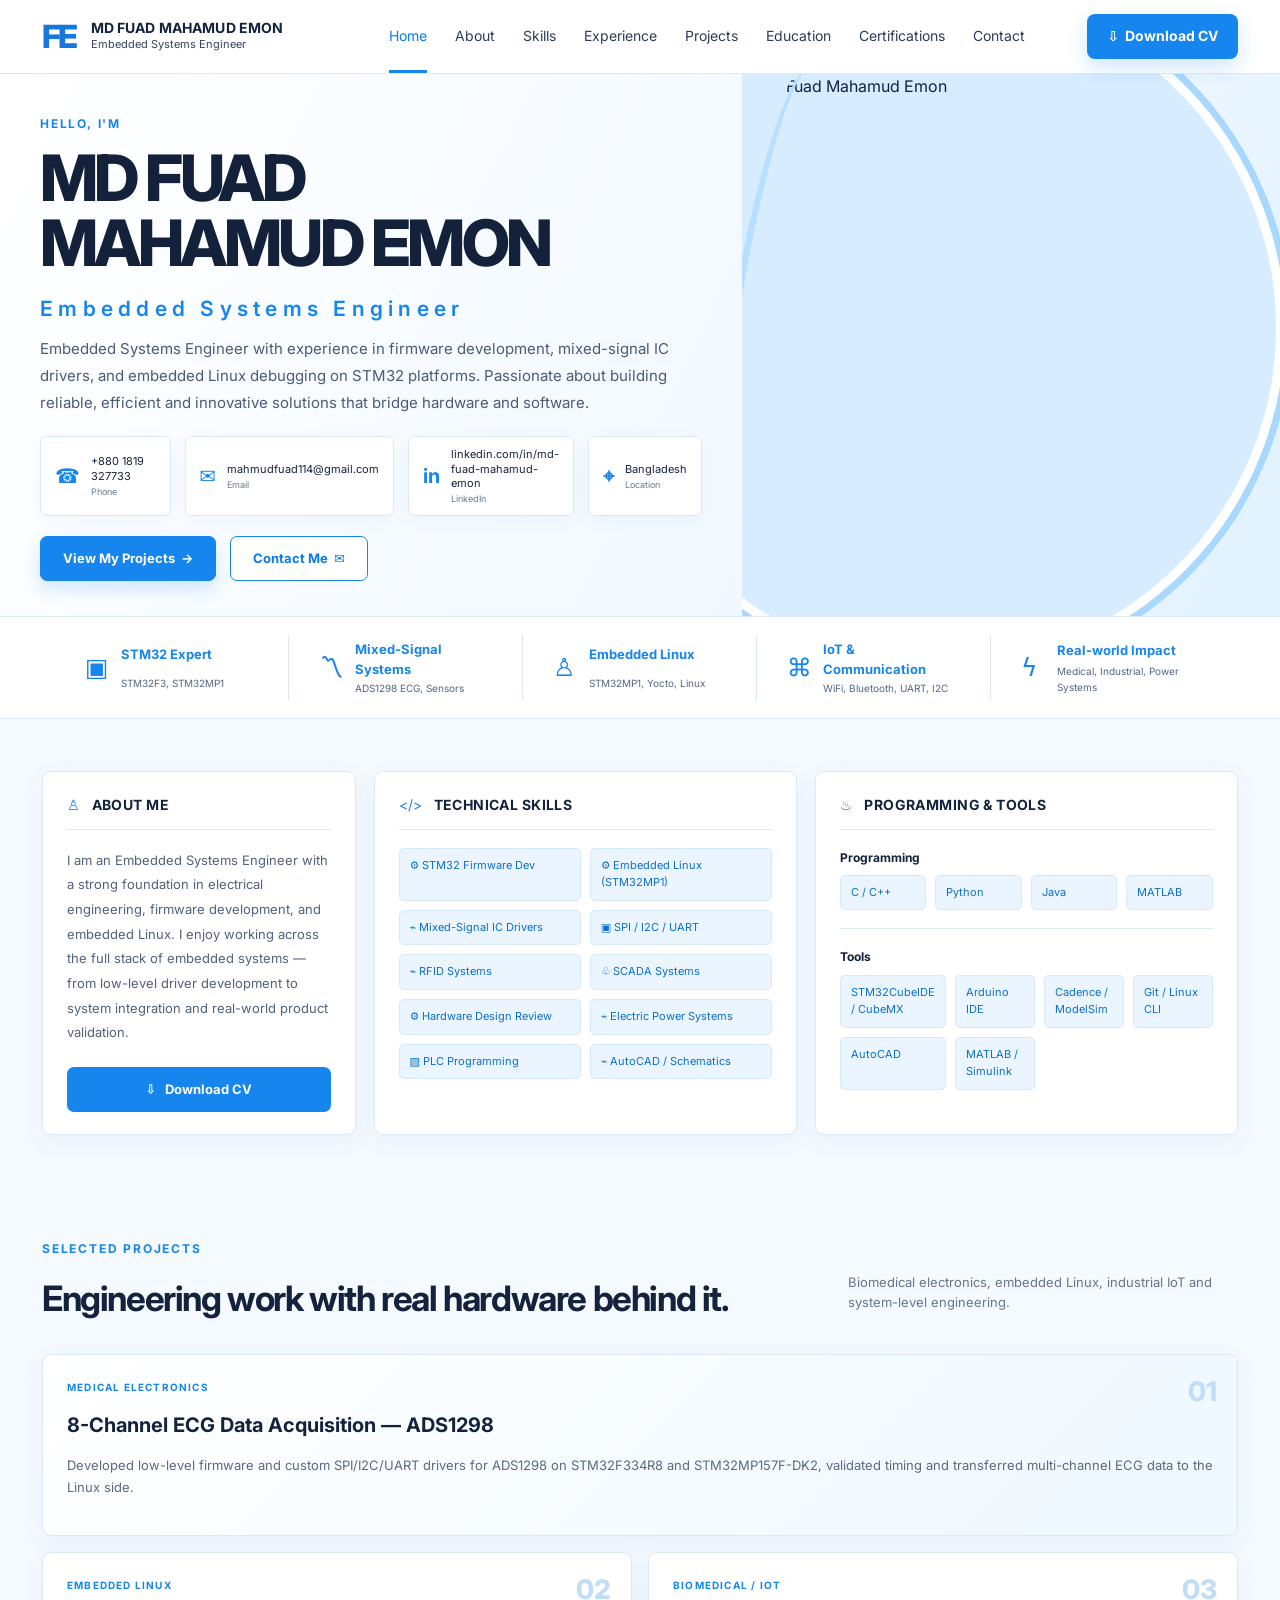
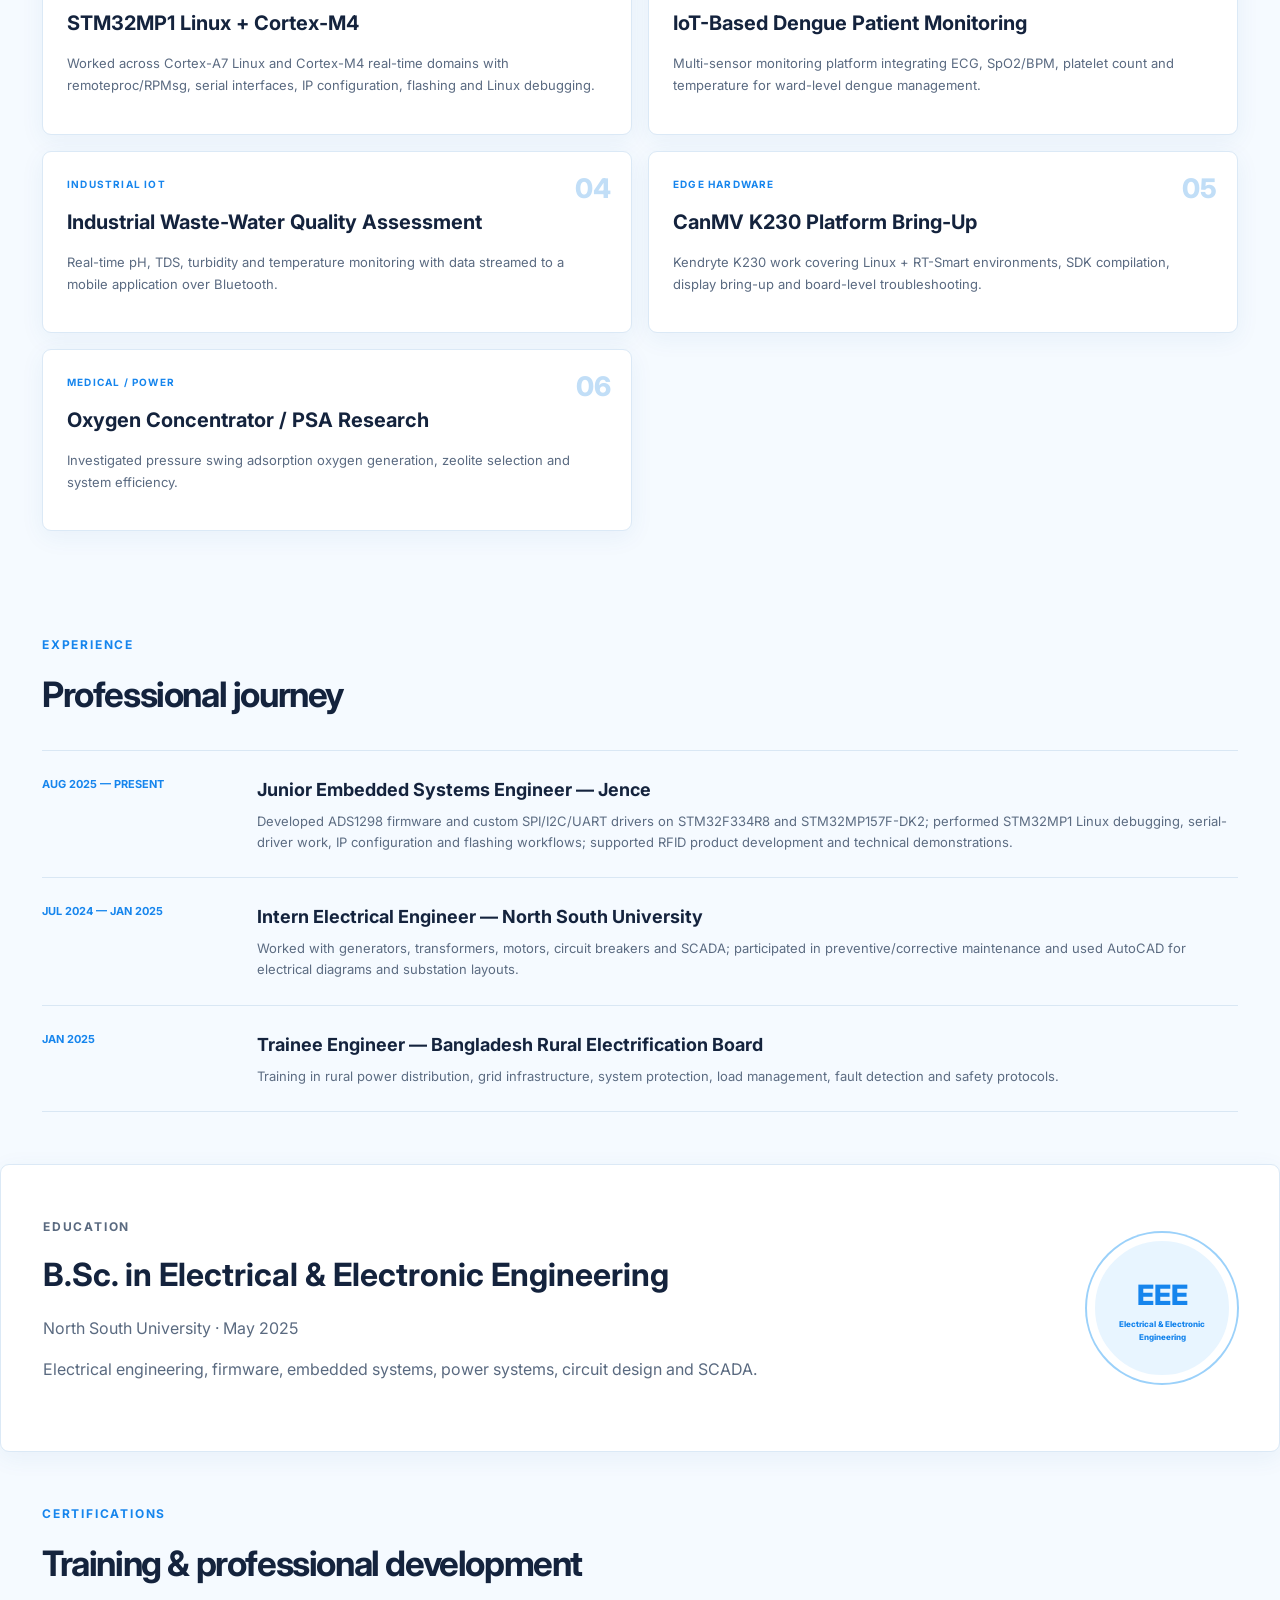
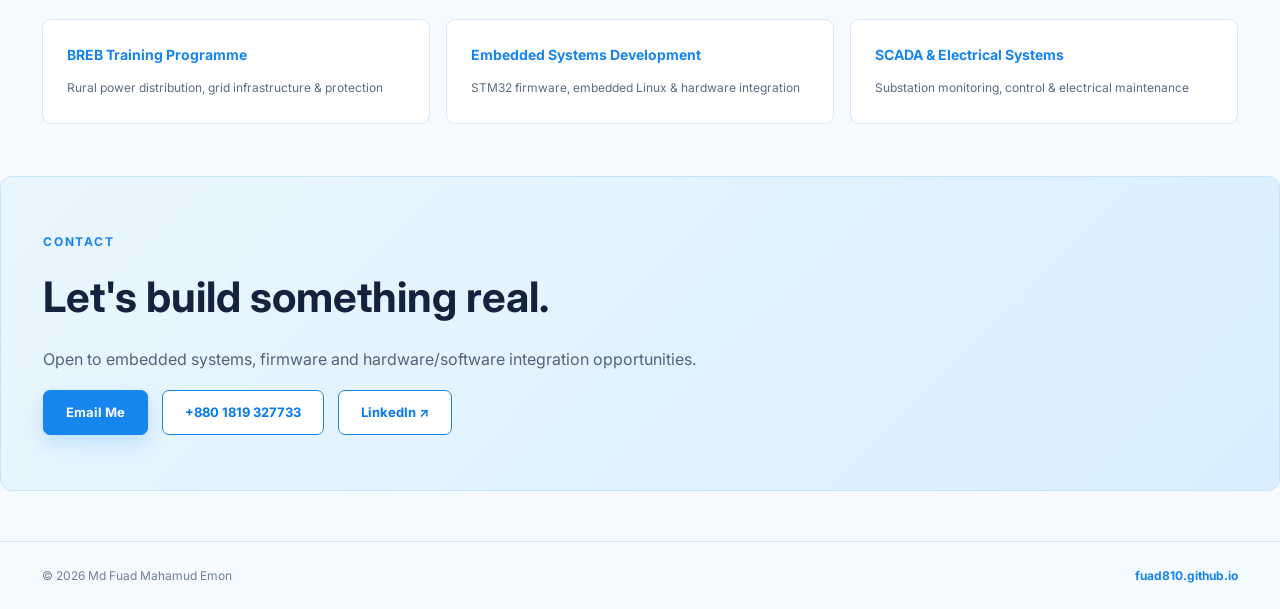
==== commit d538120f: "Fix CV links, remove CGPA, and clean portfolio structure" ====
--- a/index.html
+++ b/index.html
@@ -1,11 +1,10 @@
 <!doctype html><html lang="en"><head><meta charset="utf-8"><meta name="viewport" content="width=device-width,initial-scale=1"><meta name="description" content="Md Fuad Mahamud Emon — Embedded Systems Engineer"><title>Md Fuad Mahamud Emon | Embedded Systems Engineer</title><link rel="preconnect" href="https://fonts.googleapis.com"><link rel="preconnect" href="https://fonts.gstatic.com" crossorigin><link href="https://fonts.googleapis.com/css2?family=Inter:wght@400;500;600;700;800&display=swap" rel="stylesheet"><link rel="stylesheet" href="style.css"></head><body>
-<header class="nav"><div class="identity"><a class="logo" href="#home">FE</a><div><strong>MD FUAD MAHAMUD EMON</strong><span>Embedded Systems Engineer</span></div></div><nav><a class="active" href="#home">Home</a><a href="#about">About</a><a href="#skills">Skills</a><a href="#experience">Experience</a><a href="#projects">Projects</a><a href="#education">Education</a><a href="#certifications">Certifications</a><a href="#contact">Contact</a></nav><a class="cv" href="#contact">⇩ &nbsp;Download CV</a></header>
-<main id="home">
-<section class="hero"><div class="hero-copy"><p class="hello">HELLO, I'M</p><h1>MD FUAD<br>MAHAMUD EMON</h1><h2>Embedded Systems Engineer</h2><p class="lead">Embedded Systems Engineer with experience in firmware development, mixed-signal IC drivers, and embedded Linux debugging on STM32 platforms. Passionate about building reliable, efficient and innovative solutions that bridge hardware and software.</p><div class="contact-grid"><a href="tel:+8801819327733"><b>☎</b><span>+880 1819 327733<small>Phone</small></span></a><a href="mailto:mahmudfuad114@gmail.com"><b>✉</b><span>mahmudfuad114@gmail.com<small>Email</small></span></a><a href="https://www.linkedin.com/in/md-fuad-mahamud-emon" target="_blank" rel="noopener"><b>in</b><span>linkedin.com/in/md-fuad-mahamud-emon<small>LinkedIn</small></span></a><div><b>⌖</b><span>Bangladesh<small>Location</small></span></div></div><div class="actions"><a class="btn primary" href="#projects">View My Projects&nbsp; →</a><a class="btn outline" href="mailto:mahmudfuad114@gmail.com">Contact Me&nbsp; ✉</a></div></div><div class="hero-image"><img src="profile.jpg" alt="Md Fuad Mahamud Emon"><div class="curve"></div></div></section>
+<header class="nav"><div class="identity"><a class="logo" href="#home">FE</a><div><strong>MD FUAD MAHAMUD EMON</strong><span>Embedded Systems Engineer</span></div></div><nav><a class="active" href="#home">Home</a><a href="#about">About</a><a href="#skills">Skills</a><a href="#experience">Experience</a><a href="#projects">Projects</a><a href="#education">Education</a><a href="#certifications">Certifications</a><a href="#contact">Contact</a></nav><a class="cv" href="cv.html">⇩ &nbsp;Download CV</a></header>
+<main id="home"><section class="hero"><div class="hero-copy"><p class="hello">HELLO, I'M</p><h1>MD FUAD<br>MAHAMUD EMON</h1><h2>Embedded Systems Engineer</h2><p class="lead">Embedded Systems Engineer with experience in firmware development, mixed-signal IC drivers, and embedded Linux debugging on STM32 platforms. Passionate about building reliable, efficient and innovative solutions that bridge hardware and software.</p><div class="contact-grid"><a href="tel:+8801819327733"><b>☎</b><span>+880 1819 327733<small>Phone</small></span></a><a href="mailto:mahmudfuad114@gmail.com"><b>✉</b><span>mahmudfuad114@gmail.com<small>Email</small></span></a><a href="https://www.linkedin.com/in/md-fuad-mahamud-emon" target="_blank" rel="noopener"><b>in</b><span>linkedin.com/in/md-fuad-mahamud-emon<small>LinkedIn</small></span></a><div><b>⌖</b><span>Bangladesh<small>Location</small></span></div></div><div class="actions"><a class="btn primary" href="#projects">View My Projects&nbsp; →</a><a class="btn outline" href="mailto:mahmudfuad114@gmail.com">Contact Me&nbsp; ✉</a></div></div><div class="hero-image"><img src="profile.jpg" alt="Md Fuad Mahamud Emon"><div class="curve"></div></div></section>
 <section class="expertise"><div><i>▣</i><strong>STM32 Expert</strong><small>STM32F3, STM32MP1</small></div><div><i>〽</i><strong>Mixed-Signal Systems</strong><small>ADS1298 ECG, Sensors</small></div><div><i>♙</i><strong>Embedded Linux</strong><small>STM32MP1, Yocto, Linux</small></div><div><i>⌘</i><strong>IoT &amp; Communication</strong><small>WiFi, Bluetooth, UART, I2C</small></div><div><i>ϟ</i><strong>Real-world Impact</strong><small>Medical, Industrial, Power Systems</small></div></section>
-<section id="about" class="three section"><article><div class="card-title">♙ <strong>ABOUT ME</strong></div><p>I am an Embedded Systems Engineer with a strong foundation in electrical engineering, firmware development, and embedded Linux. I enjoy working across the full stack of embedded systems — from low-level driver development to system integration and real-world product validation.</p><a class="download" href="#contact">⇩ &nbsp; Download CV</a></article><article id="skills"><div class="card-title">&lt;/&gt; <strong>TECHNICAL SKILLS</strong></div><div class="skill-list"><span>⚙ STM32 Firmware Dev</span><span>⚙ Embedded Linux (STM32MP1)</span><span>⌁ Mixed-Signal IC Drivers</span><span>▣ SPI / I2C / UART</span><span>⌁ RFID Systems</span><span>♧ SCADA Systems</span><span>⚙ Hardware Design Review</span><span>⌁ Electric Power Systems</span><span>▧ PLC Programming</span><span>⌁ AutoCAD / Schematics</span></div></article><article><div class="card-title">♨ <strong>PROGRAMMING &amp; TOOLS</strong></div><h4>Programming</h4><div class="tool-list"><span>C / C++</span><span>Python</span><span>Java</span><span>MATLAB</span></div><hr><h4>Tools</h4><div class="tool-list"><span>STM32CubeIDE / CubeMX</span><span>Arduino IDE</span><span>Cadence / ModelSim</span><span>Git / Linux CLI</span><span>AutoCAD</span><span>MATLAB / Simulink</span></div></article></section>
+<section id="about" class="three section"><article><div class="card-title">♙ <strong>ABOUT ME</strong></div><p>I am an Embedded Systems Engineer with a strong foundation in electrical engineering, firmware development, and embedded Linux. I enjoy working across the full stack of embedded systems — from low-level driver development to system integration and real-world product validation.</p><a class="download" href="cv.html">⇩ &nbsp; Download CV</a></article><article id="skills"><div class="card-title">&lt;/&gt; <strong>TECHNICAL SKILLS</strong></div><div class="skill-list"><span>⚙ STM32 Firmware Dev</span><span>⚙ Embedded Linux (STM32MP1)</span><span>⌁ Mixed-Signal IC Drivers</span><span>▣ SPI / I2C / UART</span><span>⌁ RFID Systems</span><span>♧ SCADA Systems</span><span>⚙ Hardware Design Review</span><span>⌁ Electric Power Systems</span><span>▧ PLC Programming</span><span>⌁ AutoCAD / Schematics</span></div></article><article><div class="card-title">♨ <strong>PROGRAMMING &amp; TOOLS</strong></div><h4>Programming</h4><div class="tool-list"><span>C / C++</span><span>Python</span><span>Java</span><span>MATLAB</span></div><hr><h4>Tools</h4><div class="tool-list"><span>STM32CubeIDE / CubeMX</span><span>Arduino IDE</span><span>Cadence / ModelSim</span><span>Git / Linux CLI</span><span>AutoCAD</span><span>MATLAB / Simulink</span></div></article></section>
 <section id="projects" class="section"><div class="section-heading"><div><p class="eyebrow">SELECTED PROJECTS</p><h2>Engineering work with real hardware behind it.</h2></div><p>Biomedical electronics, embedded Linux, industrial IoT and system-level engineering.</p></div><div class="projects"><article><em>01</em><small>MEDICAL ELECTRONICS</small><h3>8-Channel ECG Data Acquisition — ADS1298</h3><p>Developed low-level firmware and custom SPI/I2C/UART drivers for ADS1298 on STM32F334R8 and STM32MP157F-DK2, validated timing and transferred multi-channel ECG data to the Linux side.</p></article><article><em>02</em><small>EMBEDDED LINUX</small><h3>STM32MP1 Linux + Cortex-M4</h3><p>Worked across Cortex-A7 Linux and Cortex-M4 real-time domains with remoteproc/RPMsg, serial interfaces, IP configuration, flashing and Linux debugging.</p></article><article><em>03</em><small>BIOMEDICAL / IOT</small><h3>IoT-Based Dengue Patient Monitoring</h3><p>Multi-sensor monitoring platform integrating ECG, SpO2/BPM, platelet count and temperature for ward-level dengue management.</p></article><article><em>04</em><small>INDUSTRIAL IOT</small><h3>Industrial Waste-Water Quality Assessment</h3><p>Real-time pH, TDS, turbidity and temperature monitoring with data streamed to a mobile application over Bluetooth.</p></article><article><em>05</em><small>EDGE HARDWARE</small><h3>CanMV K230 Platform Bring-Up</h3><p>Kendryte K230 work covering Linux + RT-Smart environments, SDK compilation, display bring-up and board-level troubleshooting.</p></article><article><em>06</em><small>MEDICAL / POWER</small><h3>Oxygen Concentrator / PSA Research</h3><p>Investigated pressure swing adsorption oxygen generation, zeolite selection and system efficiency.</p></article></div></section>
 <section id="experience" class="section"><div class="section-heading"><div><p class="eyebrow">EXPERIENCE</p><h2>Professional journey</h2></div></div><div class="timeline"><article><time>AUG 2025 — PRESENT</time><div><h3>Junior Embedded Systems Engineer — Jence</h3><p>Developed ADS1298 firmware and custom SPI/I2C/UART drivers on STM32F334R8 and STM32MP157F-DK2; performed STM32MP1 Linux debugging, serial-driver work, IP configuration and flashing workflows; supported RFID product development and technical demonstrations.</p></div></article><article><time>JUL 2024 — JAN 2025</time><div><h3>Intern Electrical Engineer — North South University</h3><p>Worked with generators, transformers, motors, circuit breakers and SCADA; participated in preventive/corrective maintenance and used AutoCAD for electrical diagrams and substation layouts.</p></div></article><article><time>JAN 2025</time><div><h3>Trainee Engineer — Bangladesh Rural Electrification Board</h3><p>Training in rural power distribution, grid infrastructure, system protection, load management, fault detection and safety protocols.</p></div></article></div></section>
-<section id="education" class="section education"><div><p class="eyebrow">EDUCATION</p><h2>B.Sc. in Electrical &amp; Electronic Engineering</h2><p>North South University · May 2025</p><strong>GPA 2.60 / 4.00</strong></div><div class="edu-box">EEE<br><small>Electrical &amp; Electronic Engineering</small></div></section>
+<section id="education" class="section education"><div><p class="eyebrow">EDUCATION</p><h2>B.Sc. in Electrical &amp; Electronic Engineering</h2><p>North South University · May 2025</p><p class="education-note">Electrical engineering, firmware, embedded systems, power systems, circuit design and SCADA.</p></div><div class="edu-box">EEE<br><small>Electrical &amp; Electronic Engineering</small></div></section>
 <section id="certifications" class="section"><div class="section-heading"><div><p class="eyebrow">CERTIFICATIONS</p><h2>Training &amp; professional development</h2></div></div><div class="cert-grid"><article><b>BREB Training Programme</b><span>Rural power distribution, grid infrastructure &amp; protection</span></article><article><b>Embedded Systems Development</b><span>STM32 firmware, embedded Linux &amp; hardware integration</span></article><article><b>SCADA &amp; Electrical Systems</b><span>Substation monitoring, control &amp; electrical maintenance</span></article></div></section>
 <section id="contact" class="contact"><p class="eyebrow">CONTACT</p><h2>Let's build something real.</h2><p>Open to embedded systems, firmware and hardware/software integration opportunities.</p><div class="actions"><a class="btn primary" href="mailto:mahmudfuad114@gmail.com">Email Me</a><a class="btn outline" href="tel:+8801819327733">+880 1819 327733</a><a class="btn outline" href="https://www.linkedin.com/in/md-fuad-mahamud-emon" target="_blank" rel="noopener">LinkedIn ↗</a></div></section></main><footer><span>© 2026 Md Fuad Mahamud Emon</span><a href="https://fuad810.github.io/">fuad810.github.io</a></footer></body></html>
--- a/style.css
+++ b/style.css
@@ -1 +1 @@
-*{box-sizing:border-box}html{scroll-behavior:smooth}body{margin:0;background:#f6fbff;color:#14233d;font-family:Inter,system-ui,sans-serif;line-height:1.65}a{color:inherit;text-decoration:none}.nav{height:74px;display:flex;align-items:center;justify-content:space-between;padding:0 42px;position:sticky;top:0;background:rgba(255,255,255,.94);backdrop-filter:blur(16px);z-index:20;border-bottom:1px solid #dcecf9}.brand{font-size:29px;font-weight:800;color:#1685ed;letter-spacing:-.08em}.nav nav{display:flex;gap:26px;font-size:14px;color:#30405b}.nav nav a:hover{color:#1685ed}.nav-btn,.btn{border-radius:8px;padding:11px 19px;font-size:14px;font-weight:600;border:1px solid #1685ed}.nav-btn{background:#1685ed;color:#fff;box-shadow:0 7px 20px #1685ed30}.hero{max-width:1240px;margin:auto;min-height:610px;padding:48px 40px 54px;display:grid;grid-template-columns:1.05fr .95fr;align-items:center;overflow:hidden;position:relative}.hero:before{content:"";position:absolute;inset:0;background:radial-gradient(circle at 85% 45%,#d9f0ff 0,transparent 35%),linear-gradient(135deg,#fff 0,#eef8ff 100%);z-index:-2}.hero:after{content:"";position:absolute;width:590px;height:590px;border-radius:50%;right:-90px;top:20px;background:#dcefff;z-index:-1}.eyebrow{font:700 12px "JetBrains Mono",monospace;letter-spacing:.14em;color:#1685ed;margin:0 0 10px}.hero h1{font-size:clamp(58px,6.2vw,86px);line-height:.98;letter-spacing:-.06em;margin:0;color:#12213b;font-weight:800}.designation{font-size:22px;letter-spacing:.17em;color:#1685ed;font-weight:600;margin:22px 0 14px}.lead{max-width:650px;color:#4b5b72;font-size:16px;margin:0}.contact-grid{display:grid;grid-template-columns:repeat(4,1fr);gap:10px;margin-top:26px}.contact-grid>a,.contact-grid>div{background:#fff;border:1px solid #dceaf7;border-radius:8px;padding:12px;display:flex;gap:10px;align-items:center;min-height:62px;box-shadow:0 6px 20px #3c79a810}.contact-grid b{font-size:20px;color:#1685ed}.contact-grid span{font-size:11px;color:#22324c;overflow:hidden}.contact-grid small{display:block;color:#77869a;font-size:10px;margin-top:2px}.hero-actions{display:flex;gap:12px;flex-wrap:wrap;margin-top:22px}.btn{display:inline-block}.primary{background:#1685ed;color:#fff;box-shadow:0 8px 20px #1685ed30}.ghost{background:#fff;color:#1685ed}.hero-photo{height:535px;position:relative;display:flex;align-items:center;justify-content:center}.hero-photo:before{content:"";position:absolute;width:575px;height:575px;border-radius:50%;border:12px solid #fff;box-shadow:0 0 0 8px #bfe3ff}.hero-photo img{width:520px;height:600px;object-fit:cover;object-position:center 45%;border-radius:48% 48% 0 0;position:relative;z-index:2;filter:saturate(1.02)}.photo-ring{position:absolute;width:535px;height:535px;border-radius:50%;border:2px solid #8dc9fb;z-index:3}.expertise{max-width:1240px;margin:auto;background:#fff;border-top:1px solid #d9eaf7;border-bottom:1px solid #d9eaf7;display:grid;grid-template-columns:repeat(5,1fr);padding:20px 40px;gap:0}.expertise div{padding:8px 24px;border-right:1px solid #dceaf7;display:grid;grid-template-columns:34px 1fr;align-items:center}.expertise div:last-child{border:0}.expertise b{grid-row:span 2;color:#1685ed;font-size:25px}.expertise strong{font-size:13px;color:#1685ed}.expertise small{font-size:10px;color:#718198}.section{max-width:1240px;margin:auto;padding:82px 40px}.cards{display:grid;grid-template-columns:1fr 1fr;gap:20px}.cards article,.skill-card,.project{background:#fff;border:1px solid #dceaf7;border-radius:12px;padding:28px;box-shadow:0 8px 30px #2c6da510}.section h2{font-size:38px;line-height:1.12;letter-spacing:-.04em;margin:0 0 18px;color:#14233d}.cards p:not(.eyebrow),.skill-card p,.project p,.timeline p,.education p,.contact>p:not(.eyebrow){color:#5c6b80;font-size:14px}.section-title{margin-bottom:35px}.skills-layout{display:grid;grid-template-columns:1fr 1fr;gap:20px}.skill-card h3{margin:0 0 18px}.skill-card h4{font-size:12px;color:#596a82;margin:18px 0 8px;text-transform:uppercase;letter-spacing:.08em}.chips{display:flex;flex-wrap:wrap;gap:8px}.chips span{background:#eaf5ff;border:1px solid #d3e9fb;color:#1677d3;border-radius:6px;padding:6px 10px;font-size:11px;font-weight:600}.projects{display:grid;grid-template-columns:1fr 1fr;gap:18px}.project{position:relative;min-height:245px;transition:.2s}.project:hover{transform:translateY(-4px);box-shadow:0 14px 34px #2c6da51c}.project.featured{grid-column:span 2;background:linear-gradient(135deg,#fff,#f0f9ff)}.project .number{position:absolute;right:24px;top:22px;color:#b8dafa;font:700 30px "JetBrains Mono"}.tag{color:#1685ed;font:700 11px "JetBrains Mono";letter-spacing:.1em}.project h3{font-size:23px;margin:15px 50px 10px 0}.timeline{border-top:1px solid #d9e8f5}.timeline article{display:grid;grid-template-columns:190px 1fr;padding:28px 0;border-bottom:1px solid #d9e8f5}.timeline time{font:700 11px "JetBrains Mono";color:#1685ed}.timeline h3{margin:0 0 8px;font-size:19px}.education{display:flex;justify-content:space-between;align-items:center;background:#fff;border:1px solid #dceaf7;border-radius:12px;margin-bottom:70px;box-shadow:0 8px 30px #2c6da510}.education strong{color:#1685ed}.education-badge{width:160px;height:160px;border-radius:50%;background:#e5f3ff;border:8px solid #fff;box-shadow:0 0 0 2px #9dd2fa;display:flex;align-items:center;justify-content:center;text-align:center;color:#1685ed;font-weight:800;font-size:28px}.education-badge small{display:block;font-size:8px;font-weight:600}.contact{background:linear-gradient(135deg,#eaf6ff,#d8efff);border:1px solid #c8e6fb;border-radius:14px;margin-bottom:70px}.contact h2{max-width:700px}.contact .hero-actions{margin-top:10px}footer{max-width:1240px;margin:auto;padding:28px 40px;border-top:1px solid #d9e8f5;display:flex;justify-content:space-between;color:#728198;font-size:12px}footer a{color:#1685ed;font-weight:600}@media(max-width:950px){.nav{padding:0 22px}.nav nav{display:none}.hero{grid-template-columns:1fr;padding:70px 25px}.hero-photo{order:-1;height:390px}.hero-photo img{width:330px;height:390px}.hero-photo:before{width:390px;height:390px}.photo-ring{width:360px;height:360px}.contact-grid{grid-template-columns:1fr 1fr}.expertise{grid-template-columns:1fr 1fr;padding:18px}.expertise div:nth-child(2n){border-right:0}.cards,.skills-layout,.projects{grid-template-columns:1fr}.project.featured{grid-column:span 1}.timeline article{grid-template-columns:1fr;gap:8px}.education{margin:20px 25px 50px;padding:35px}.section{padding:65px 25px}.hero h1{font-size:58px}}@media(max-width:560px){.hero h1{font-size:48px}.designation{font-size:17px;letter-spacing:.1em}.contact-grid{grid-template-columns:1fr}.expertise{grid-template-columns:1fr}.expertise div{border-right:0;border-bottom:1px solid #dceaf7}.education{display:block}.education-badge{margin-top:25px}footer{display:block;padding:25px}.hero-photo img{width:285px;height:350px}.hero-photo:before{width:330px;height:330px}.photo-ring{width:305px;height:305px}}+*{box-sizing:border-box}html{scroll-behavior:smooth}body{margin:0;background:#f5faff;color:#14233d;font-family:Inter,system-ui,sans-serif;line-height:1.6}a{text-decoration:none;color:inherit}.nav{height:74px;padding:0 42px;background:rgba(255,255,255,.96);border-bottom:1px solid #dbeaf8;display:flex;align-items:center;justify-content:space-between;position:sticky;top:0;z-index:50;backdrop-filter:blur(14px)}.identity{display:flex;align-items:center;gap:16px;min-width:285px}.identity strong{display:block;font-size:14px;line-height:1.15;letter-spacing:.01em}.identity span{display:block;font-size:11px;color:#34445f}.logo{font-size:32px;font-weight:800;letter-spacing:-.1em;color:#1678df}.nav nav{display:flex;align-items:center;gap:28px;font-size:14px;color:#2c3d59;height:100%}.nav nav a{height:100%;display:flex;align-items:center;position:relative}.nav nav a:hover,.nav nav a.active{color:#0879e8}.nav nav a.active:after{content:"";position:absolute;left:0;right:0;bottom:0;height:3px;background:#1685ed}.cv{background:#1685ed;color:#fff;border-radius:8px;padding:11px 20px;font-size:14px;font-weight:700;box-shadow:0 8px 20px #1685ed35}.hero{min-height:498px;max-width:1536px;margin:auto;display:grid;grid-template-columns:58% 42%;position:relative;overflow:hidden;background:linear-gradient(115deg,#fff 0%,#f0f8ff 70%,#e0f1ff 100%)}.hero-copy{padding:40px 40px 35px;position:relative;z-index:4}.hello,.eyebrow{margin:0 0 12px;color:#1685ed;font-weight:700;font-size:12px;letter-spacing:.15em}.hero h1{font-size:clamp(58px,5vw,82px);line-height:1.02;letter-spacing:-.055em;margin:0;color:#13213a;font-weight:800}.hero h2{font-size:21px;letter-spacing:.25em;color:#1685ed;margin:16px 0 10px;font-weight:600}.lead{max-width:670px;margin:0;color:#4a5b73;font-size:15px;line-height:1.8}.contact-grid{display:grid;grid-template-columns:1fr 1.15fr 1.25fr .8fr;gap:14px;margin-top:20px}.contact-grid>a,.contact-grid>div{min-height:60px;background:#fff;border:1px solid #dbeaf8;border-radius:7px;padding:10px 14px;display:flex;align-items:center;gap:11px;box-shadow:0 5px 18px #1c65a00c}.contact-grid b{font-size:20px;color:#1685ed}.contact-grid span{font-size:11px;line-height:1.3;overflow:hidden}.contact-grid small{display:block;color:#697a91;margin-top:3px;font-size:9px}.actions{display:flex;gap:14px;flex-wrap:wrap;margin-top:20px}.btn{display:inline-block;padding:11px 22px;border-radius:7px;border:1px solid #1685ed;font-size:13px;font-weight:700}.primary{background:#1685ed;color:#fff;box-shadow:0 8px 18px #1685ed30}.outline{background:#fff;color:#0879e8}.hero-image{position:relative;overflow:hidden;display:flex;justify-content:flex-end;align-items:flex-start}.hero-image:before{content:"";position:absolute;width:670px;height:670px;border-radius:50%;left:-145px;top:-90px;background:#d7ecff;border:9px solid #fff;box-shadow:0 0 0 7px #a9d8ff}.hero-image img{height:100%;width:100%;object-fit:cover;object-position:center 42%;clip-path:ellipse(72% 85% at 68% 50%);filter:saturate(1.02)}.curve{position:absolute;left:-12px;top:-10px;width:80px;height:530px;border-radius:50%;border-left:7px solid #b8dfff;transform:rotate(9deg)}.expertise{max-width:1536px;margin:auto;display:grid;grid-template-columns:repeat(5,1fr);background:#fff;border-bottom:1px solid #dceaf7;border-top:1px solid #dceaf7;padding:18px 55px}.expertise div{display:grid;grid-template-columns:36px 1fr;grid-template-rows:auto auto;align-items:center;padding:4px 30px;border-right:1px solid #dbe6f2}.expertise div:last-child{border:0}.expertise i{grid-row:span 2;color:#1685ed;font-style:normal;font-size:25px}.expertise strong{font-size:13px;color:#1685ed}.expertise small{font-size:10px;color:#566780}.section{max-width:1460px;margin:auto;padding:52px 42px}.three{display:grid;grid-template-columns:1fr 1.35fr 1.35fr;gap:18px}.three article{background:#fff;border:1px solid #dbe9f6;border-radius:9px;padding:22px 24px;box-shadow:0 6px 24px #1b5f9810}.card-title{display:flex;gap:12px;align-items:center;color:#1685ed;font-size:14px;border-bottom:1px solid #dceaf7;padding-bottom:12px;margin-bottom:18px}.card-title strong{color:#14233d;letter-spacing:.03em}.three p{font-size:13px;color:#52627a;line-height:1.9}.download{display:block;margin-top:22px;background:#1685ed;color:#fff;text-align:center;padding:12px;border-radius:7px;font-size:13px;font-weight:700}.skill-list{display:grid;grid-template-columns:1fr 1fr;gap:9px}.skill-list span,.tool-list span{background:#eaf5ff;border:1px solid #d6e9f8;border-radius:5px;padding:8px 10px;color:#0d6fcf;font-size:11px}.tool-list{display:grid;grid-template-columns:repeat(4,1fr);gap:9px}.three article:nth-child(3) h4{font-size:12px;margin:10px 0 8px}.three hr{border:0;border-top:1px solid #dceaf7;margin:18px 0}.section-heading{display:flex;justify-content:space-between;align-items:end;margin-bottom:28px}.section-heading h2{margin:0;font-size:35px;letter-spacing:-.04em}.section-heading>p{max-width:390px;color:#66758b;font-size:13px}.projects{display:grid;grid-template-columns:1fr 1fr;gap:16px}.projects article{background:#fff;border:1px solid #dbe9f6;border-radius:9px;padding:24px;position:relative;box-shadow:0 6px 24px #1b5f9810}.projects article:first-child{grid-column:span 2;background:linear-gradient(135deg,#fff,#eef8ff)}.projects em{position:absolute;right:20px;top:15px;font-style:normal;font-size:27px;font-weight:800;color:#c1def7}.projects small{display:block;color:#1685ed;font-weight:700;letter-spacing:.12em;font-size:10px}.projects h3{font-size:20px;margin:14px 55px 8px 0}.projects p{font-size:13px;color:#5a6a81;line-height:1.7}.timeline{border-top:1px solid #d9e7f4}.timeline article{display:grid;grid-template-columns:190px 1fr;gap:25px;padding:25px 0;border-bottom:1px solid #d9e7f4}.timeline time{color:#1685ed;font-size:11px;font-weight:700}.timeline h3{margin:0 0 6px;font-size:18px}.timeline p{margin:0;color:#5c6c82;font-size:13px}.education{background:#fff;border:1px solid #dbe9f6;border-radius:9px;display:flex;justify-content:space-between;align-items:center;box-shadow:0 6px 24px #1b5f9810}.education h2{margin:0 0 8px;font-size:32px}.education p{color:#5a6a80}.education strong{color:#1685ed}.edu-box{width:150px;height:150px;border-radius:50%;display:flex;flex-direction:column;justify-content:center;align-items:center;text-align:center;background:#e8f5ff;border:8px solid #fff;box-shadow:0 0 0 2px #9bd1fa;color:#1685ed;font-size:28px;font-weight:800}.edu-box small{font-size:8px}.cert-grid{display:grid;grid-template-columns:repeat(3,1fr);gap:16px}.cert-grid article{background:#fff;border:1px solid #dbe9f6;border-radius:9px;padding:24px}.cert-grid b{display:block;color:#1685ed;font-size:14px;margin-bottom:7px}.cert-grid span{font-size:12px;color:#5c6c82}.contact{max-width:1460px;margin:0 auto 50px;background:linear-gradient(135deg,#eaf6ff,#d9efff);border:1px solid #c6e4fa;border-radius:12px;padding:55px 42px}.contact h2{font-size:42px;margin:0 0 8px}.contact>p:not(.eyebrow){color:#52637a}.contact .actions{margin-top:18px}footer{max-width:1460px;margin:auto;padding:24px 42px;border-top:1px solid #dbe8f4;display:flex;justify-content:space-between;color:#708096;font-size:12px}footer a{color:#1685ed;font-weight:700}@media(max-width:1100px){.nav{padding:0 22px}.nav nav{gap:15px}.cv{display:none}.hero{grid-template-columns:1fr}.hero-image{height:440px;order:-1}.hero-copy{padding:42px 28px}.contact-grid{grid-template-columns:1fr 1fr}.expertise{grid-template-columns:1fr 1fr;padding:15px}.expertise div:nth-child(2n){border-right:0}.three{grid-template-columns:1fr}.tool-list{grid-template-columns:1fr 1fr}.cert-grid{grid-template-columns:1fr 1fr}.section{padding:45px 28px}}@media(max-width:650px){.identity strong{font-size:11px}.identity span{font-size:9px}.logo{font-size:27px}.hero h1{font-size:48px}.hero h2{font-size:15px;letter-spacing:.13em}.contact-grid{grid-template-columns:1fr}.expertise{grid-template-columns:1fr}.expertise div{border-right:0;border-bottom:1px solid #dbe6f2}.projects{grid-template-columns:1fr}.projects article:first-child{grid-column:auto}.timeline article{grid-template-columns:1fr;gap:7px}.section-heading{display:block}.section-heading h2{font-size:29px}.cert-grid{grid-template-columns:1fr}.education{display:block}.edu-box{margin-top:25px}footer{display:block}.hero-image img{clip-path:ellipse(82% 85% at 60% 50%)}}
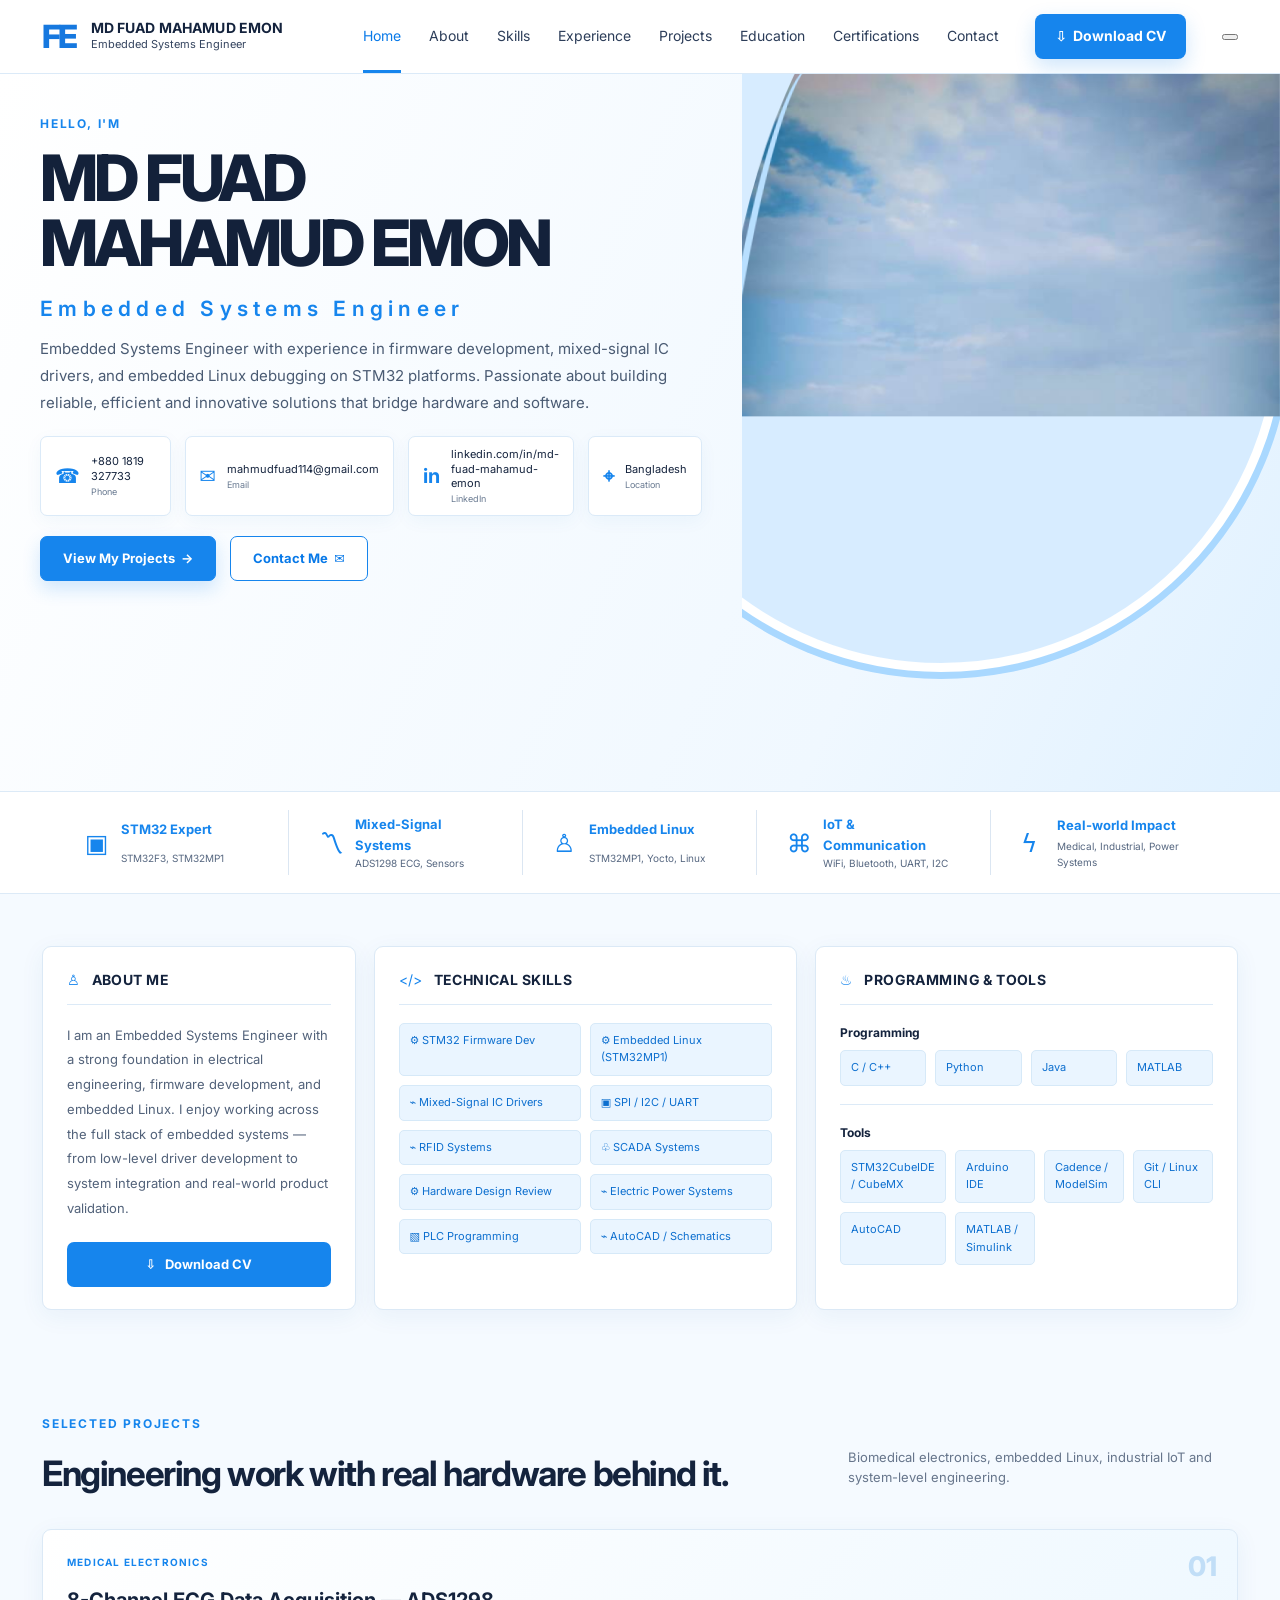
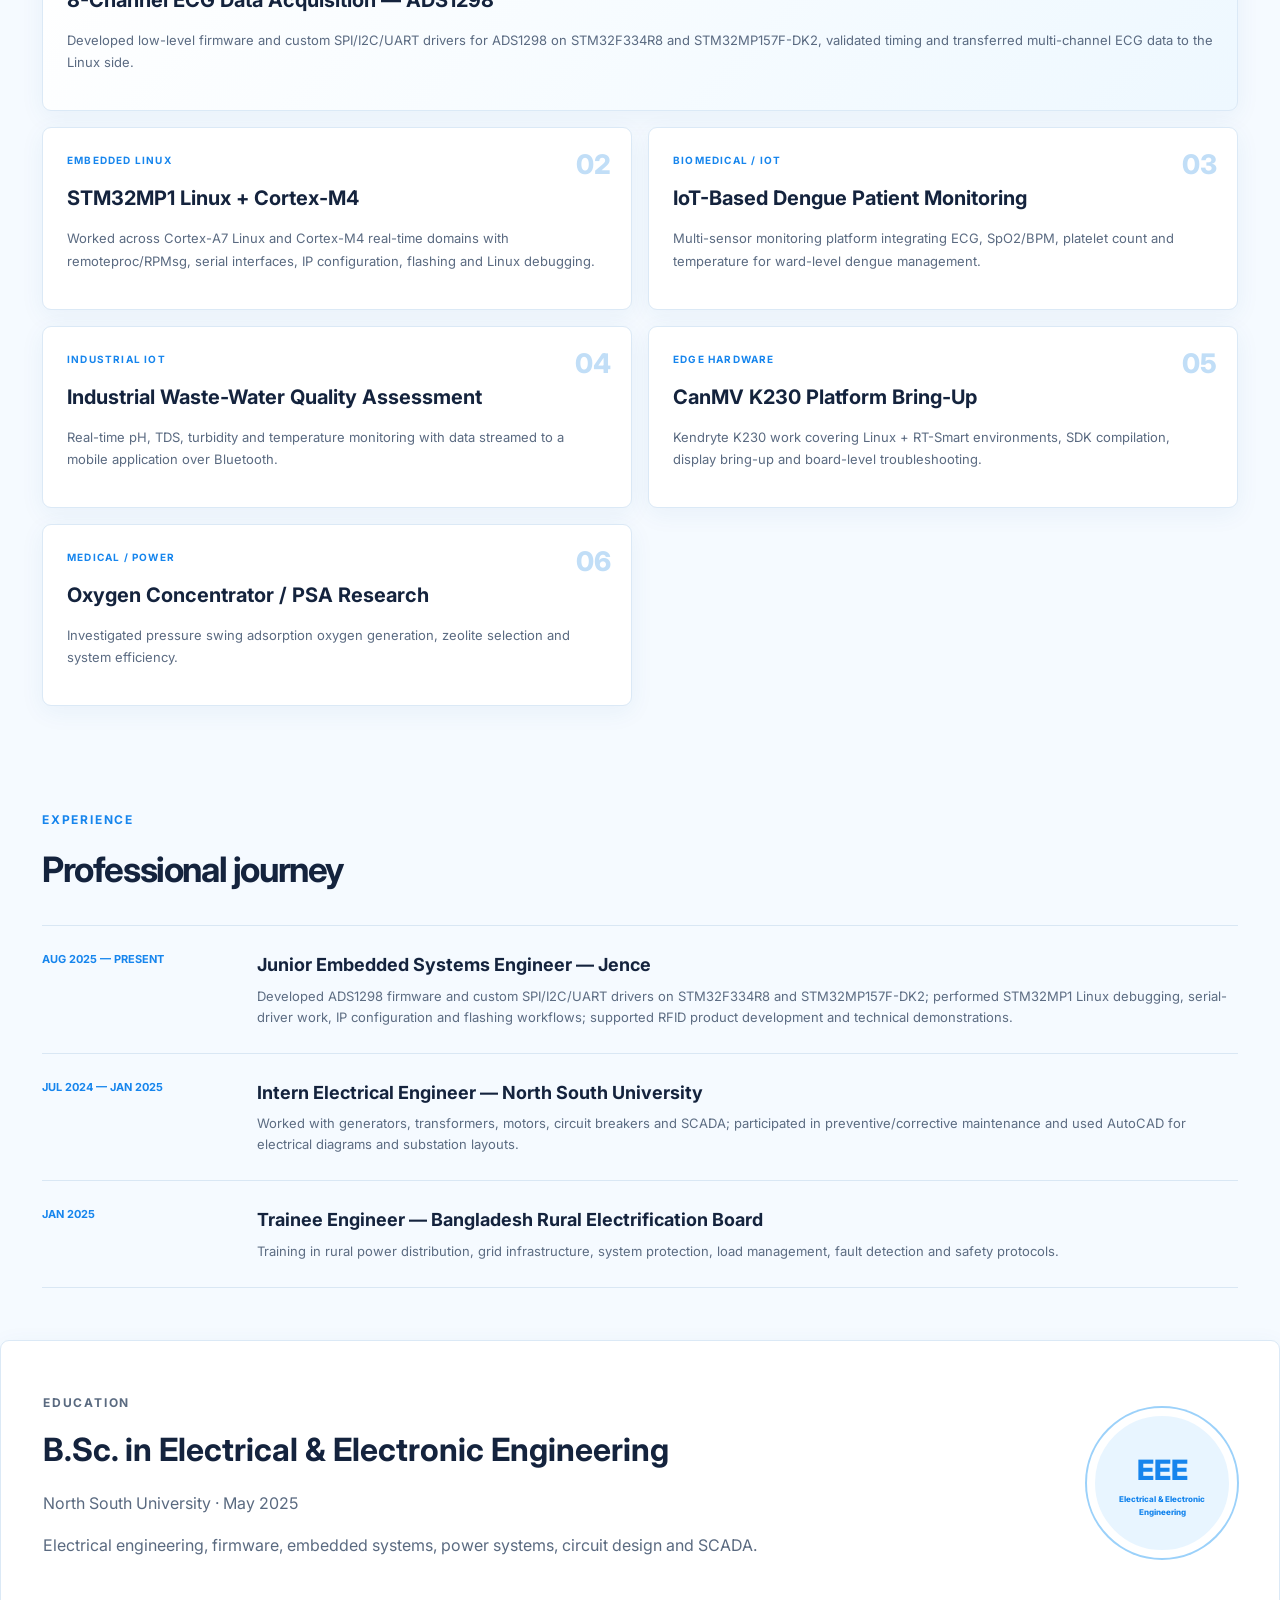
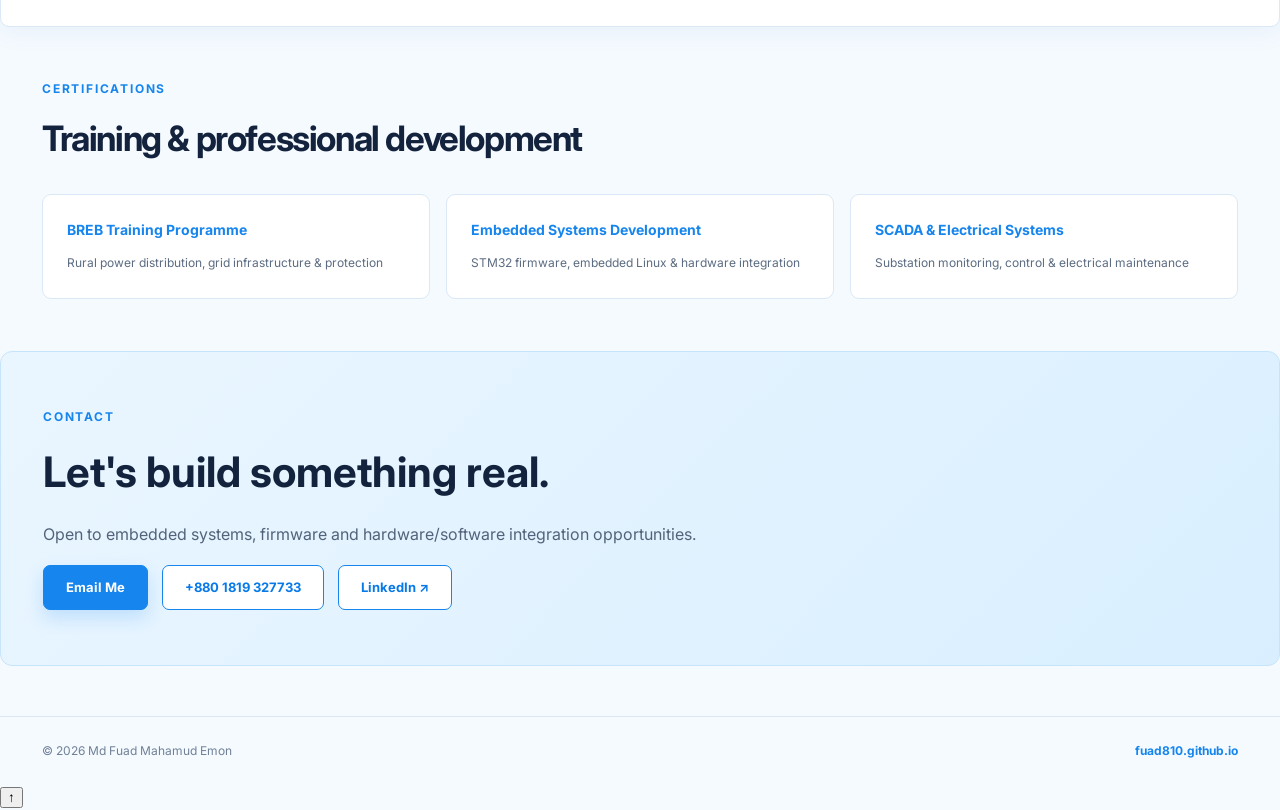
==== commit a0a3e2c6: "Enhance portfolio' Added contact section with email and phone details." ====
--- a/index.html
+++ b/index.html
@@ -1,5 +1,5 @@
-<!doctype html><html lang="en"><head><meta charset="utf-8"><meta name="viewport" content="width=device-width,initial-scale=1"><meta name="description" content="Md Fuad Mahamud Emon — Embedded Systems Engineer"><title>Md Fuad Mahamud Emon | Embedded Systems Engineer</title><link rel="preconnect" href="https://fonts.googleapis.com"><link rel="preconnect" href="https://fonts.gstatic.com" crossorigin><link href="https://fonts.googleapis.com/css2?family=Inter:wght@400;500;600;700;800&display=swap" rel="stylesheet"><link rel="stylesheet" href="style.css"></head><body>
-<header class="nav"><div class="identity"><a class="logo" href="#home">FE</a><div><strong>MD FUAD MAHAMUD EMON</strong><span>Embedded Systems Engineer</span></div></div><nav><a class="active" href="#home">Home</a><a href="#about">About</a><a href="#skills">Skills</a><a href="#experience">Experience</a><a href="#projects">Projects</a><a href="#education">Education</a><a href="#certifications">Certifications</a><a href="#contact">Contact</a></nav><a class="cv" href="cv.html">⇩ &nbsp;Download CV</a></header>
+<!doctype html><html lang="en"><head><meta charset="utf-8"><meta name="viewport" content="width=device-width,initial-scale=1"><meta name="description" content="Md Fuad Mahamud Emon — Embedded Systems Engineer"><title>Md Fuad Mahamud Emon | Embedded Systems Engineer</title><meta name="theme-color" content="#1685ed"><meta property="og:title" content="Md Fuad Mahamud Emon | Embedded Systems Engineer"><meta property="og:description" content="Embedded Systems Engineer specializing in STM32 firmware, ADS1298 ECG acquisition and embedded Linux."><meta property="og:type" content="website"><meta property="og:url" content="https://fuad810.github.io/"><meta property="og:image" content="https://fuad810.github.io/profile.jpg"><meta name="twitter:card" content="summary_large_image"><link rel="icon" href="profile.jpg"><link rel="preconnect" href="https://fonts.googleapis.com"><link rel="preconnect" href="https://fonts.gstatic.com" crossorigin><link href="https://fonts.googleapis.com/css2?family=Inter:wght@400;500;600;700;800&display=swap" rel="stylesheet"><link rel="stylesheet" href="style.css"></head><body>
+<header class="nav"><div class="identity"><a class="logo" href="#home">FE</a><div><strong>MD FUAD MAHAMUD EMON</strong><span>Embedded Systems Engineer</span></div></div><nav><a class="active" href="#home">Home</a><a href="#about">About</a><a href="#skills">Skills</a><a href="#experience">Experience</a><a href="#projects">Projects</a><a href="#education">Education</a><a href="#certifications">Certifications</a><a href="#contact">Contact</a></nav><a class="cv" href="cv.html">⇩ &nbsp;Download CV</a><button class="menu-toggle" aria-label="Toggle menu" aria-expanded="false"><span></span><span></span><span></span></button></header>
 <main id="home"><section class="hero"><div class="hero-copy"><p class="hello">HELLO, I'M</p><h1>MD FUAD<br>MAHAMUD EMON</h1><h2>Embedded Systems Engineer</h2><p class="lead">Embedded Systems Engineer with experience in firmware development, mixed-signal IC drivers, and embedded Linux debugging on STM32 platforms. Passionate about building reliable, efficient and innovative solutions that bridge hardware and software.</p><div class="contact-grid"><a href="tel:+8801819327733"><b>☎</b><span>+880 1819 327733<small>Phone</small></span></a><a href="mailto:mahmudfuad114@gmail.com"><b>✉</b><span>mahmudfuad114@gmail.com<small>Email</small></span></a><a href="https://www.linkedin.com/in/md-fuad-mahamud-emon" target="_blank" rel="noopener"><b>in</b><span>linkedin.com/in/md-fuad-mahamud-emon<small>LinkedIn</small></span></a><div><b>⌖</b><span>Bangladesh<small>Location</small></span></div></div><div class="actions"><a class="btn primary" href="#projects">View My Projects&nbsp; →</a><a class="btn outline" href="mailto:mahmudfuad114@gmail.com">Contact Me&nbsp; ✉</a></div></div><div class="hero-image"><img src="profile.jpg" alt="Md Fuad Mahamud Emon"><div class="curve"></div></div></section>
 <section class="expertise"><div><i>▣</i><strong>STM32 Expert</strong><small>STM32F3, STM32MP1</small></div><div><i>〽</i><strong>Mixed-Signal Systems</strong><small>ADS1298 ECG, Sensors</small></div><div><i>♙</i><strong>Embedded Linux</strong><small>STM32MP1, Yocto, Linux</small></div><div><i>⌘</i><strong>IoT &amp; Communication</strong><small>WiFi, Bluetooth, UART, I2C</small></div><div><i>ϟ</i><strong>Real-world Impact</strong><small>Medical, Industrial, Power Systems</small></div></section>
 <section id="about" class="three section"><article><div class="card-title">♙ <strong>ABOUT ME</strong></div><p>I am an Embedded Systems Engineer with a strong foundation in electrical engineering, firmware development, and embedded Linux. I enjoy working across the full stack of embedded systems — from low-level driver development to system integration and real-world product validation.</p><a class="download" href="cv.html">⇩ &nbsp; Download CV</a></article><article id="skills"><div class="card-title">&lt;/&gt; <strong>TECHNICAL SKILLS</strong></div><div class="skill-list"><span>⚙ STM32 Firmware Dev</span><span>⚙ Embedded Linux (STM32MP1)</span><span>⌁ Mixed-Signal IC Drivers</span><span>▣ SPI / I2C / UART</span><span>⌁ RFID Systems</span><span>♧ SCADA Systems</span><span>⚙ Hardware Design Review</span><span>⌁ Electric Power Systems</span><span>▧ PLC Programming</span><span>⌁ AutoCAD / Schematics</span></div></article><article><div class="card-title">♨ <strong>PROGRAMMING &amp; TOOLS</strong></div><h4>Programming</h4><div class="tool-list"><span>C / C++</span><span>Python</span><span>Java</span><span>MATLAB</span></div><hr><h4>Tools</h4><div class="tool-list"><span>STM32CubeIDE / CubeMX</span><span>Arduino IDE</span><span>Cadence / ModelSim</span><span>Git / Linux CLI</span><span>AutoCAD</span><span>MATLAB / Simulink</span></div></article></section>
@@ -7,4 +7,4 @@
 <section id="experience" class="section"><div class="section-heading"><div><p class="eyebrow">EXPERIENCE</p><h2>Professional journey</h2></div></div><div class="timeline"><article><time>AUG 2025 — PRESENT</time><div><h3>Junior Embedded Systems Engineer — Jence</h3><p>Developed ADS1298 firmware and custom SPI/I2C/UART drivers on STM32F334R8 and STM32MP157F-DK2; performed STM32MP1 Linux debugging, serial-driver work, IP configuration and flashing workflows; supported RFID product development and technical demonstrations.</p></div></article><article><time>JUL 2024 — JAN 2025</time><div><h3>Intern Electrical Engineer — North South University</h3><p>Worked with generators, transformers, motors, circuit breakers and SCADA; participated in preventive/corrective maintenance and used AutoCAD for electrical diagrams and substation layouts.</p></div></article><article><time>JAN 2025</time><div><h3>Trainee Engineer — Bangladesh Rural Electrification Board</h3><p>Training in rural power distribution, grid infrastructure, system protection, load management, fault detection and safety protocols.</p></div></article></div></section>
 <section id="education" class="section education"><div><p class="eyebrow">EDUCATION</p><h2>B.Sc. in Electrical &amp; Electronic Engineering</h2><p>North South University · May 2025</p><p class="education-note">Electrical engineering, firmware, embedded systems, power systems, circuit design and SCADA.</p></div><div class="edu-box">EEE<br><small>Electrical &amp; Electronic Engineering</small></div></section>
 <section id="certifications" class="section"><div class="section-heading"><div><p class="eyebrow">CERTIFICATIONS</p><h2>Training &amp; professional development</h2></div></div><div class="cert-grid"><article><b>BREB Training Programme</b><span>Rural power distribution, grid infrastructure &amp; protection</span></article><article><b>Embedded Systems Development</b><span>STM32 firmware, embedded Linux &amp; hardware integration</span></article><article><b>SCADA &amp; Electrical Systems</b><span>Substation monitoring, control &amp; electrical maintenance</span></article></div></section>
-<section id="contact" class="contact"><p class="eyebrow">CONTACT</p><h2>Let's build something real.</h2><p>Open to embedded systems, firmware and hardware/software integration opportunities.</p><div class="actions"><a class="btn primary" href="mailto:mahmudfuad114@gmail.com">Email Me</a><a class="btn outline" href="tel:+8801819327733">+880 1819 327733</a><a class="btn outline" href="https://www.linkedin.com/in/md-fuad-mahamud-emon" target="_blank" rel="noopener">LinkedIn ↗</a></div></section></main><footer><span>© 2026 Md Fuad Mahamud Emon</span><a href="https://fuad810.github.io/">fuad810.github.io</a></footer></body></html>+<section id="contact" class="contact"><p class="eyebrow">CONTACT</p><h2>Let's build something real.</h2><p>Open to embedded systems, firmware and hardware/software integration opportunities.</p><div class="actions"><a class="btn primary" href="mailto:mahmudfuad114@gmail.com">Email Me</a><a class="btn outline" href="tel:+8801819327733">+880 1819 327733</a><a class="btn outline" href="https://www.linkedin.com/in/md-fuad-mahamud-emon" target="_blank" rel="noopener">LinkedIn ↗</a></div></section></main><footer><span>© 2026 Md Fuad Mahamud Emon</span><a href="https://fuad810.github.io/">fuad810.github.io</a></footer><button class="to-top" aria-label="Back to top">↑</button><script src="script.js"></script></body></html>
--- a/style.css
+++ b/style.css
@@ -1 +1 @@
-*{box-sizing:border-box}html{scroll-behavior:smooth}body{margin:0;background:#f5faff;color:#14233d;font-family:Inter,system-ui,sans-serif;line-height:1.6}a{text-decoration:none;color:inherit}.nav{height:74px;padding:0 42px;background:rgba(255,255,255,.96);border-bottom:1px solid #dbeaf8;display:flex;align-items:center;justify-content:space-between;position:sticky;top:0;z-index:50;backdrop-filter:blur(14px)}.identity{display:flex;align-items:center;gap:16px;min-width:285px}.identity strong{display:block;font-size:14px;line-height:1.15;letter-spacing:.01em}.identity span{display:block;font-size:11px;color:#34445f}.logo{font-size:32px;font-weight:800;letter-spacing:-.1em;color:#1678df}.nav nav{display:flex;align-items:center;gap:28px;font-size:14px;color:#2c3d59;height:100%}.nav nav a{height:100%;display:flex;align-items:center;position:relative}.nav nav a:hover,.nav nav a.active{color:#0879e8}.nav nav a.active:after{content:"";position:absolute;left:0;right:0;bottom:0;height:3px;background:#1685ed}.cv{background:#1685ed;color:#fff;border-radius:8px;padding:11px 20px;font-size:14px;font-weight:700;box-shadow:0 8px 20px #1685ed35}.hero{min-height:498px;max-width:1536px;margin:auto;display:grid;grid-template-columns:58% 42%;position:relative;overflow:hidden;background:linear-gradient(115deg,#fff 0%,#f0f8ff 70%,#e0f1ff 100%)}.hero-copy{padding:40px 40px 35px;position:relative;z-index:4}.hello,.eyebrow{margin:0 0 12px;color:#1685ed;font-weight:700;font-size:12px;letter-spacing:.15em}.hero h1{font-size:clamp(58px,5vw,82px);line-height:1.02;letter-spacing:-.055em;margin:0;color:#13213a;font-weight:800}.hero h2{font-size:21px;letter-spacing:.25em;color:#1685ed;margin:16px 0 10px;font-weight:600}.lead{max-width:670px;margin:0;color:#4a5b73;font-size:15px;line-height:1.8}.contact-grid{display:grid;grid-template-columns:1fr 1.15fr 1.25fr .8fr;gap:14px;margin-top:20px}.contact-grid>a,.contact-grid>div{min-height:60px;background:#fff;border:1px solid #dbeaf8;border-radius:7px;padding:10px 14px;display:flex;align-items:center;gap:11px;box-shadow:0 5px 18px #1c65a00c}.contact-grid b{font-size:20px;color:#1685ed}.contact-grid span{font-size:11px;line-height:1.3;overflow:hidden}.contact-grid small{display:block;color:#697a91;margin-top:3px;font-size:9px}.actions{display:flex;gap:14px;flex-wrap:wrap;margin-top:20px}.btn{display:inline-block;padding:11px 22px;border-radius:7px;border:1px solid #1685ed;font-size:13px;font-weight:700}.primary{background:#1685ed;color:#fff;box-shadow:0 8px 18px #1685ed30}.outline{background:#fff;color:#0879e8}.hero-image{position:relative;overflow:hidden;display:flex;justify-content:flex-end;align-items:flex-start}.hero-image:before{content:"";position:absolute;width:670px;height:670px;border-radius:50%;left:-145px;top:-90px;background:#d7ecff;border:9px solid #fff;box-shadow:0 0 0 7px #a9d8ff}.hero-image img{height:100%;width:100%;object-fit:cover;object-position:center 42%;clip-path:ellipse(72% 85% at 68% 50%);filter:saturate(1.02)}.curve{position:absolute;left:-12px;top:-10px;width:80px;height:530px;border-radius:50%;border-left:7px solid #b8dfff;transform:rotate(9deg)}.expertise{max-width:1536px;margin:auto;display:grid;grid-template-columns:repeat(5,1fr);background:#fff;border-bottom:1px solid #dceaf7;border-top:1px solid #dceaf7;padding:18px 55px}.expertise div{display:grid;grid-template-columns:36px 1fr;grid-template-rows:auto auto;align-items:center;padding:4px 30px;border-right:1px solid #dbe6f2}.expertise div:last-child{border:0}.expertise i{grid-row:span 2;color:#1685ed;font-style:normal;font-size:25px}.expertise strong{font-size:13px;color:#1685ed}.expertise small{font-size:10px;color:#566780}.section{max-width:1460px;margin:auto;padding:52px 42px}.three{display:grid;grid-template-columns:1fr 1.35fr 1.35fr;gap:18px}.three article{background:#fff;border:1px solid #dbe9f6;border-radius:9px;padding:22px 24px;box-shadow:0 6px 24px #1b5f9810}.card-title{display:flex;gap:12px;align-items:center;color:#1685ed;font-size:14px;border-bottom:1px solid #dceaf7;padding-bottom:12px;margin-bottom:18px}.card-title strong{color:#14233d;letter-spacing:.03em}.three p{font-size:13px;color:#52627a;line-height:1.9}.download{display:block;margin-top:22px;background:#1685ed;color:#fff;text-align:center;padding:12px;border-radius:7px;font-size:13px;font-weight:700}.skill-list{display:grid;grid-template-columns:1fr 1fr;gap:9px}.skill-list span,.tool-list span{background:#eaf5ff;border:1px solid #d6e9f8;border-radius:5px;padding:8px 10px;color:#0d6fcf;font-size:11px}.tool-list{display:grid;grid-template-columns:repeat(4,1fr);gap:9px}.three article:nth-child(3) h4{font-size:12px;margin:10px 0 8px}.three hr{border:0;border-top:1px solid #dceaf7;margin:18px 0}.section-heading{display:flex;justify-content:space-between;align-items:end;margin-bottom:28px}.section-heading h2{margin:0;font-size:35px;letter-spacing:-.04em}.section-heading>p{max-width:390px;color:#66758b;font-size:13px}.projects{display:grid;grid-template-columns:1fr 1fr;gap:16px}.projects article{background:#fff;border:1px solid #dbe9f6;border-radius:9px;padding:24px;position:relative;box-shadow:0 6px 24px #1b5f9810}.projects article:first-child{grid-column:span 2;background:linear-gradient(135deg,#fff,#eef8ff)}.projects em{position:absolute;right:20px;top:15px;font-style:normal;font-size:27px;font-weight:800;color:#c1def7}.projects small{display:block;color:#1685ed;font-weight:700;letter-spacing:.12em;font-size:10px}.projects h3{font-size:20px;margin:14px 55px 8px 0}.projects p{font-size:13px;color:#5a6a81;line-height:1.7}.timeline{border-top:1px solid #d9e7f4}.timeline article{display:grid;grid-template-columns:190px 1fr;gap:25px;padding:25px 0;border-bottom:1px solid #d9e7f4}.timeline time{color:#1685ed;font-size:11px;font-weight:700}.timeline h3{margin:0 0 6px;font-size:18px}.timeline p{margin:0;color:#5c6c82;font-size:13px}.education{background:#fff;border:1px solid #dbe9f6;border-radius:9px;display:flex;justify-content:space-between;align-items:center;box-shadow:0 6px 24px #1b5f9810}.education h2{margin:0 0 8px;font-size:32px}.education p{color:#5a6a80}.education strong{color:#1685ed}.edu-box{width:150px;height:150px;border-radius:50%;display:flex;flex-direction:column;justify-content:center;align-items:center;text-align:center;background:#e8f5ff;border:8px solid #fff;box-shadow:0 0 0 2px #9bd1fa;color:#1685ed;font-size:28px;font-weight:800}.edu-box small{font-size:8px}.cert-grid{display:grid;grid-template-columns:repeat(3,1fr);gap:16px}.cert-grid article{background:#fff;border:1px solid #dbe9f6;border-radius:9px;padding:24px}.cert-grid b{display:block;color:#1685ed;font-size:14px;margin-bottom:7px}.cert-grid span{font-size:12px;color:#5c6c82}.contact{max-width:1460px;margin:0 auto 50px;background:linear-gradient(135deg,#eaf6ff,#d9efff);border:1px solid #c6e4fa;border-radius:12px;padding:55px 42px}.contact h2{font-size:42px;margin:0 0 8px}.contact>p:not(.eyebrow){color:#52637a}.contact .actions{margin-top:18px}footer{max-width:1460px;margin:auto;padding:24px 42px;border-top:1px solid #dbe8f4;display:flex;justify-content:space-between;color:#708096;font-size:12px}footer a{color:#1685ed;font-weight:700}@media(max-width:1100px){.nav{padding:0 22px}.nav nav{gap:15px}.cv{display:none}.hero{grid-template-columns:1fr}.hero-image{height:440px;order:-1}.hero-copy{padding:42px 28px}.contact-grid{grid-template-columns:1fr 1fr}.expertise{grid-template-columns:1fr 1fr;padding:15px}.expertise div:nth-child(2n){border-right:0}.three{grid-template-columns:1fr}.tool-list{grid-template-columns:1fr 1fr}.cert-grid{grid-template-columns:1fr 1fr}.section{padding:45px 28px}}@media(max-width:650px){.identity strong{font-size:11px}.identity span{font-size:9px}.logo{font-size:27px}.hero h1{font-size:48px}.hero h2{font-size:15px;letter-spacing:.13em}.contact-grid{grid-template-columns:1fr}.expertise{grid-template-columns:1fr}.expertise div{border-right:0;border-bottom:1px solid #dbe6f2}.projects{grid-template-columns:1fr}.projects article:first-child{grid-column:auto}.timeline article{grid-template-columns:1fr;gap:7px}.section-heading{display:block}.section-heading h2{font-size:29px}.cert-grid{grid-template-columns:1fr}.education{display:block}.edu-box{margin-top:25px}footer{display:block}.hero-image img{clip-path:ellipse(82% 85% at 60% 50%)}}+*{box-sizing:border-box}html{scroll-behavior:smooth}body{margin:0;background:#f5faff;color:#14233d;font-family:Inter,system-ui,sans-serif;line-height:1.6}a{text-decoration:none;color:inherit}.nav{height:74px;padding:0 42px;background:rgba(255,255,255,.96);border-bottom:1px solid #dbeaf8;display:flex;align-items:center;justify-content:space-between;position:sticky;top:0;z-index:50;backdrop-filter:blur(14px)}.identity{display:flex;align-items:center;gap:16px;min-width:285px}.identity strong{display:block;font-size:14px;line-height:1.15;letter-spacing:.01em}.identity span{display:block;font-size:11px;color:#34445f}.logo{font-size:32px;font-weight:800;letter-spacing:-.1em;color:#1678df}.nav nav{display:flex;align-items:center;gap:28px;font-size:14px;color:#2c3d59;height:100%}.nav nav a{height:100%;display:flex;align-items:center;position:relative}.nav nav a:hover,.nav nav a.active{color:#0879e8}.nav nav a.active:after{content:"";position:absolute;left:0;right:0;bottom:0;height:3px;background:#1685ed}.cv{background:#1685ed;color:#fff;border-radius:8px;padding:11px 20px;font-size:14px;font-weight:700;box-shadow:0 8px 20px #1685ed35}.hero{min-height:498px;max-width:1536px;margin:auto;display:grid;grid-template-columns:58% 42%;position:relative;overflow:hidden;background:linear-gradient(115deg,#fff 0%,#f0f8ff 70%,#e0f1ff 100%)}.hero-copy{padding:40px 40px 35px;position:relative;z-index:4}.hello,.eyebrow{margin:0 0 12px;color:#1685ed;font-weight:700;font-size:12px;letter-spacing:.15em}.hero h1{font-size:clamp(58px,5vw,82px);line-height:1.02;letter-spacing:-.055em;margin:0;color:#13213a;font-weight:800}.hero h2{font-size:21px;letter-spacing:.25em;color:#1685ed;margin:16px 0 10px;font-weight:600}.lead{max-width:670px;margin:0;color:#4a5b73;font-size:15px;line-height:1.8}.contact-grid{display:grid;grid-template-columns:1fr 1.15fr 1.25fr .8fr;gap:14px;margin-top:20px}.contact-grid>a,.contact-grid>div{min-height:60px;background:#fff;border:1px solid #dbeaf8;border-radius:7px;padding:10px 14px;display:flex;align-items:center;gap:11px;box-shadow:0 5px 18px #1c65a00c}.contact-grid b{font-size:20px;color:#1685ed}.contact-grid span{font-size:11px;line-height:1.3;overflow:hidden}.contact-grid small{display:block;color:#697a91;margin-top:3px;font-size:9px}.actions{display:flex;gap:14px;flex-wrap:wrap;margin-top:20px}.btn{display:inline-block;padding:11px 22px;border-radius:7px;border:1px solid #1685ed;font-size:13px;font-weight:700}.primary{background:#1685ed;color:#fff;box-shadow:0 8px 18px #1685ed30}.outline{background:#fff;color:#0879e8}.hero-image{position:relative;overflow:hidden;display:flex;justify-content:flex-end;align-items:flex-start}.hero-image:before{content:"";position:absolute;width:670px;height:670px;border-radius:50%;left:-145px;top:-90px;background:#d7ecff;border:9px solid #fff;box-shadow:0 0 0 7px #a9d8ff}.hero-image img{height:100%;width:100%;object-fit:cover;object-position:center 42%;clip-path:ellipse(72% 85% at 68% 50%);filter:saturate(1.02);content:url("profile.jpg?v=2");animation:profileFloat 6s ease-in-out infinite,profileReveal 1s ease-out both;transform-origin:center center;will-change:transform,filter}.hero-image img:hover{animation-play-state:paused;transform:scale(1.025);filter:saturate(1.08) brightness(1.03)}.curve{position:absolute;left:-12px;top:-10px;width:80px;height:530px;border-radius:50%;border-left:7px solid #b8dfff;transform:rotate(9deg)}@keyframes profileFloat{0%,100%{transform:scale(1) translateY(0)}50%{transform:scale(1.012) translateY(-5px)}}@keyframes profileReveal{from{opacity:0;transform:scale(1.04);filter:saturate(.8) brightness(1.08)}to{opacity:1;transform:scale(1);filter:saturate(1.02)}}.expertise{max-width:1536px;margin:auto;display:grid;grid-template-columns:repeat(5,1fr);background:#fff;border-bottom:1px solid #dceaf7;border-top:1px solid #dceaf7;padding:18px 55px}.expertise div{display:grid;grid-template-columns:36px 1fr;grid-template-rows:auto auto;align-items:center;padding:4px 30px;border-right:1px solid #dbe6f2}.expertise div:last-child{border:0}.expertise i{grid-row:span 2;color:#1685ed;font-style:normal;font-size:25px}.expertise strong{font-size:13px;color:#1685ed}.expertise small{font-size:10px;color:#566780}.section{max-width:1460px;margin:auto;padding:52px 42px}.three{display:grid;grid-template-columns:1fr 1.35fr 1.35fr;gap:18px}.three article{background:#fff;border:1px solid #dbe9f6;border-radius:9px;padding:22px 24px;box-shadow:0 6px 24px #1b5f9810}.card-title{display:flex;gap:12px;align-items:center;color:#1685ed;font-size:14px;border-bottom:1px solid #dceaf7;padding-bottom:12px;margin-bottom:18px}.card-title strong{color:#14233d;letter-spacing:.03em}.three p{font-size:13px;color:#52627a;line-height:1.9}.download{display:block;margin-top:22px;background:#1685ed;color:#fff;text-align:center;padding:12px;border-radius:7px;font-size:13px;font-weight:700}.skill-list{display:grid;grid-template-columns:1fr 1fr;gap:9px}.skill-list span,.tool-list span{background:#eaf5ff;border:1px solid #d6e9f8;border-radius:5px;padding:8px 10px;color:#0d6fcf;font-size:11px}.tool-list{display:grid;grid-template-columns:repeat(4,1fr);gap:9px}.three article:nth-child(3) h4{font-size:12px;margin:10px 0 8px}.three hr{border:0;border-top:1px solid #dceaf7;margin:18px 0}.section-heading{display:flex;justify-content:space-between;align-items:end;margin-bottom:28px}.section-heading h2{margin:0;font-size:35px;letter-spacing:-.04em}.section-heading>p{max-width:390px;color:#66758b;font-size:13px}.projects{display:grid;grid-template-columns:1fr 1fr;gap:16px}.projects article{background:#fff;border:1px solid #dbe9f6;border-radius:9px;padding:24px;position:relative;box-shadow:0 6px 24px #1b5f9810}.projects article:first-child{grid-column:span 2;background:linear-gradient(135deg,#fff,#eef8ff)}.projects em{position:absolute;right:20px;top:15px;font-style:normal;font-size:27px;font-weight:800;color:#c1def7}.projects small{display:block;color:#1685ed;font-weight:700;letter-spacing:.12em;font-size:10px}.projects h3{font-size:20px;margin:14px 55px 8px 0}.projects p{font-size:13px;color:#5a6a81;line-height:1.7}.timeline{border-top:1px solid #d9e7f4}.timeline article{display:grid;grid-template-columns:190px 1fr;gap:25px;padding:25px 0;border-bottom:1px solid #d9e7f4}.timeline time{color:#1685ed;font-size:11px;font-weight:700}.timeline h3{margin:0 0 6px;font-size:18px}.timeline p{margin:0;color:#5c6c82;font-size:13px}.education{background:#fff;border:1px solid #dbe9f6;border-radius:9px;display:flex;justify-content:space-between;align-items:center;box-shadow:0 6px 24px #1b5f9810}.education h2{margin:0 0 8px;font-size:32px}.education p{color:#5a6a80}.education strong{color:#1685ed}.edu-box{width:150px;height:150px;border-radius:50%;display:flex;flex-direction:column;justify-content:center;align-items:center;text-align:center;background:#e8f5ff;border:8px solid #fff;box-shadow:0 0 0 2px #9bd1fa;color:#1685ed;font-size:28px;font-weight:800}.edu-box small{font-size:8px}.cert-grid{display:grid;grid-template-columns:repeat(3,1fr);gap:16px}.cert-grid article{background:#fff;border:1px solid #dbe9f6;border-radius:9px;padding:24px}.cert-grid b{display:block;color:#1685ed;font-size:14px;margin-bottom:7px}.cert-grid span{font-size:12px;color:#5c6c82}.contact{max-width:1460px;margin:0 auto 50px;background:linear-gradient(135deg,#eaf6ff,#d9efff);border:1px solid #c6e4fa;border-radius:12px;padding:55px 42px}.contact h2{font-size:42px;margin:0 0 8px}.contact>p:not(.eyebrow){color:#52637a}.contact .actions{margin-top:18px}footer{max-width:1460px;margin:auto;padding:24px 42px;border-top:1px solid #dbe8f4;display:flex;justify-content:space-between;color:#708096;font-size:12px}footer a{color:#1685ed;font-weight:700}@media(max-width:1100px){.nav{padding:0 22px}.nav nav{gap:15px}.cv{display:none}.hero{grid-template-columns:1fr}.hero-image{height:440px;order:-1}.hero-copy{padding:42px 28px}.contact-grid{grid-template-columns:1fr 1fr}.expertise{grid-template-columns:1fr 1fr;padding:15px}.expertise div:nth-child(2n){border-right:0}.three{grid-template-columns:1fr}.tool-list{grid-template-columns:1fr 1fr}.cert-grid{grid-template-columns:1fr 1fr}.section{padding:45px 28px}}@media(max-width:650px){.identity strong{font-size:11px}.identity span{font-size:9px}.logo{font-size:27px}.hero h1{font-size:48px}.hero h2{font-size:15px;letter-spacing:.13em}.contact-grid{grid-template-columns:1fr}.expertise{grid-template-columns:1fr}.expertise div{border-right:0;border-bottom:1px solid #dbe6f2}.projects{grid-template-columns:1fr}.projects article:first-child{grid-column:auto}.timeline article{grid-template-columns:1fr;gap:7px}.section-heading{display:block}.section-heading h2{font-size:29px}.cert-grid{grid-template-columns:1fr}.education{display:block}.edu-box{margin-top:25px}footer{display:block}.hero-image img{clip-path:ellipse(82% 85% at 60% 50%)}}
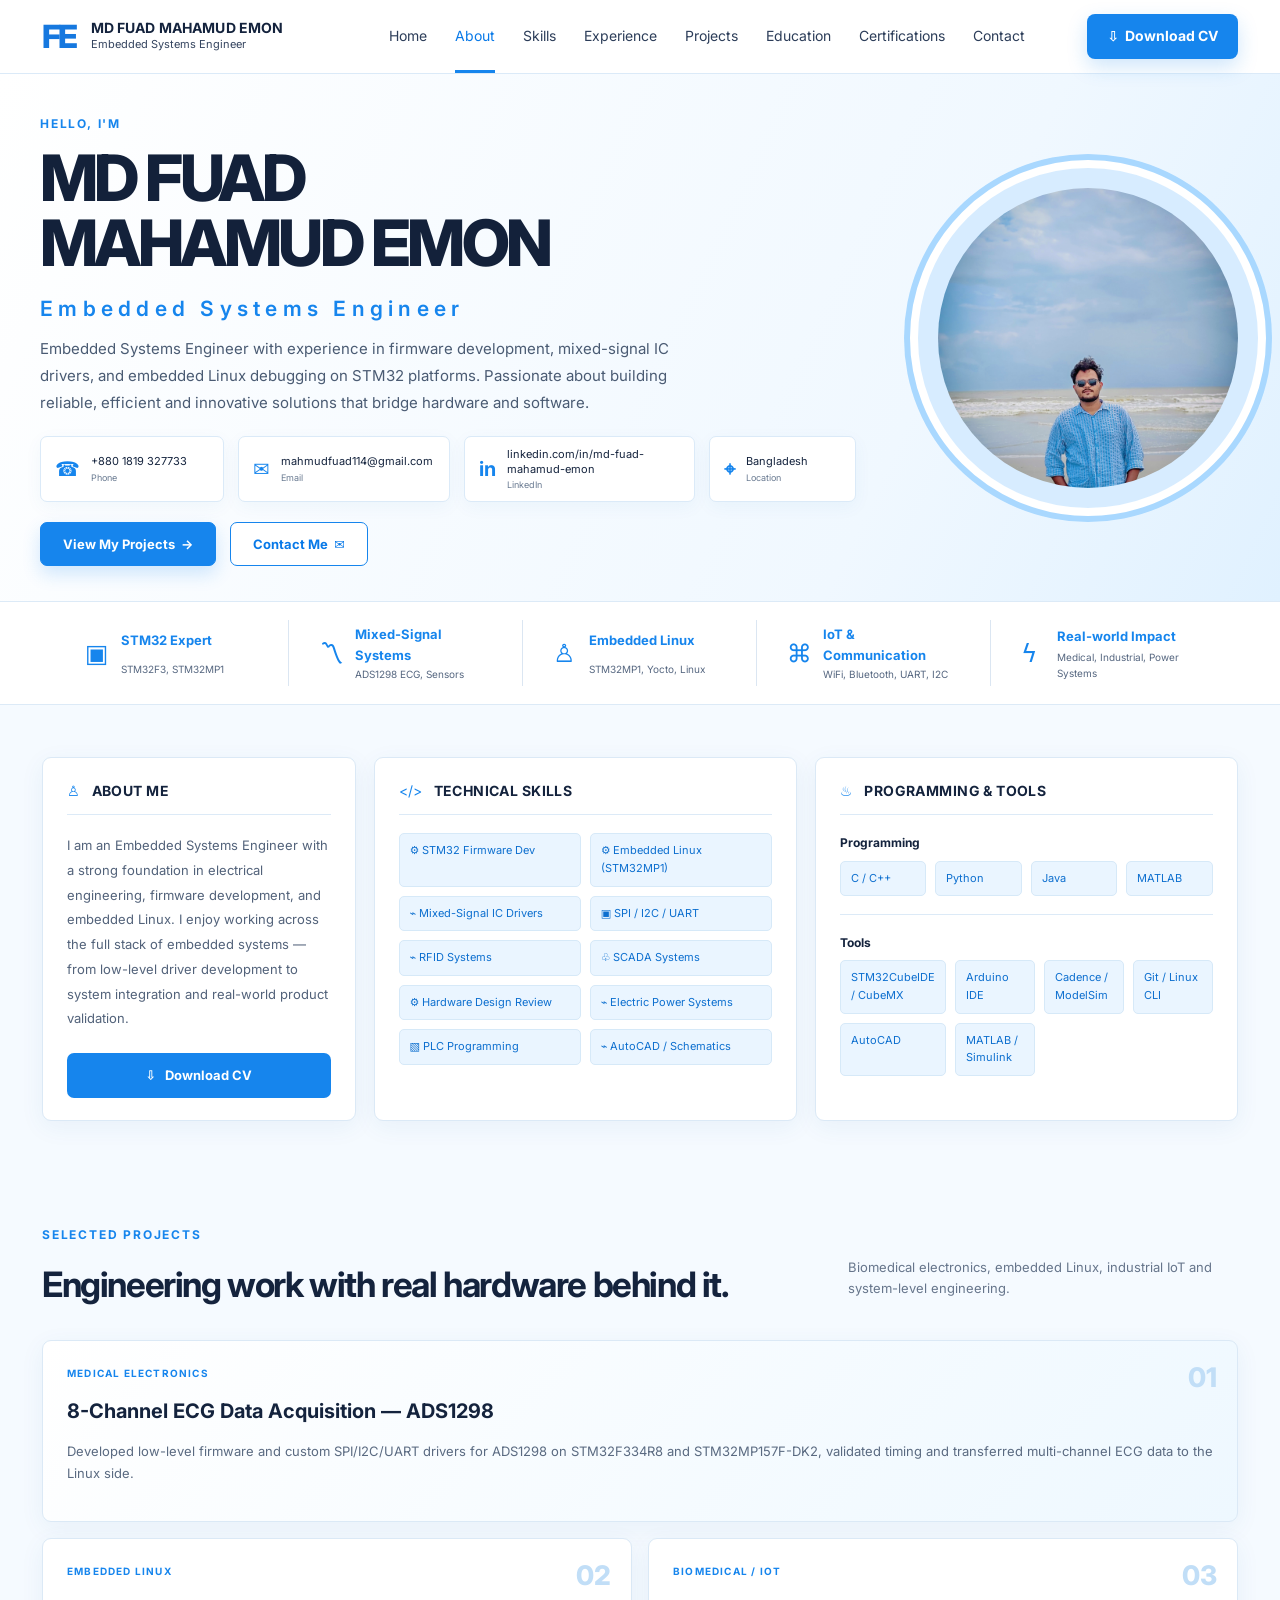
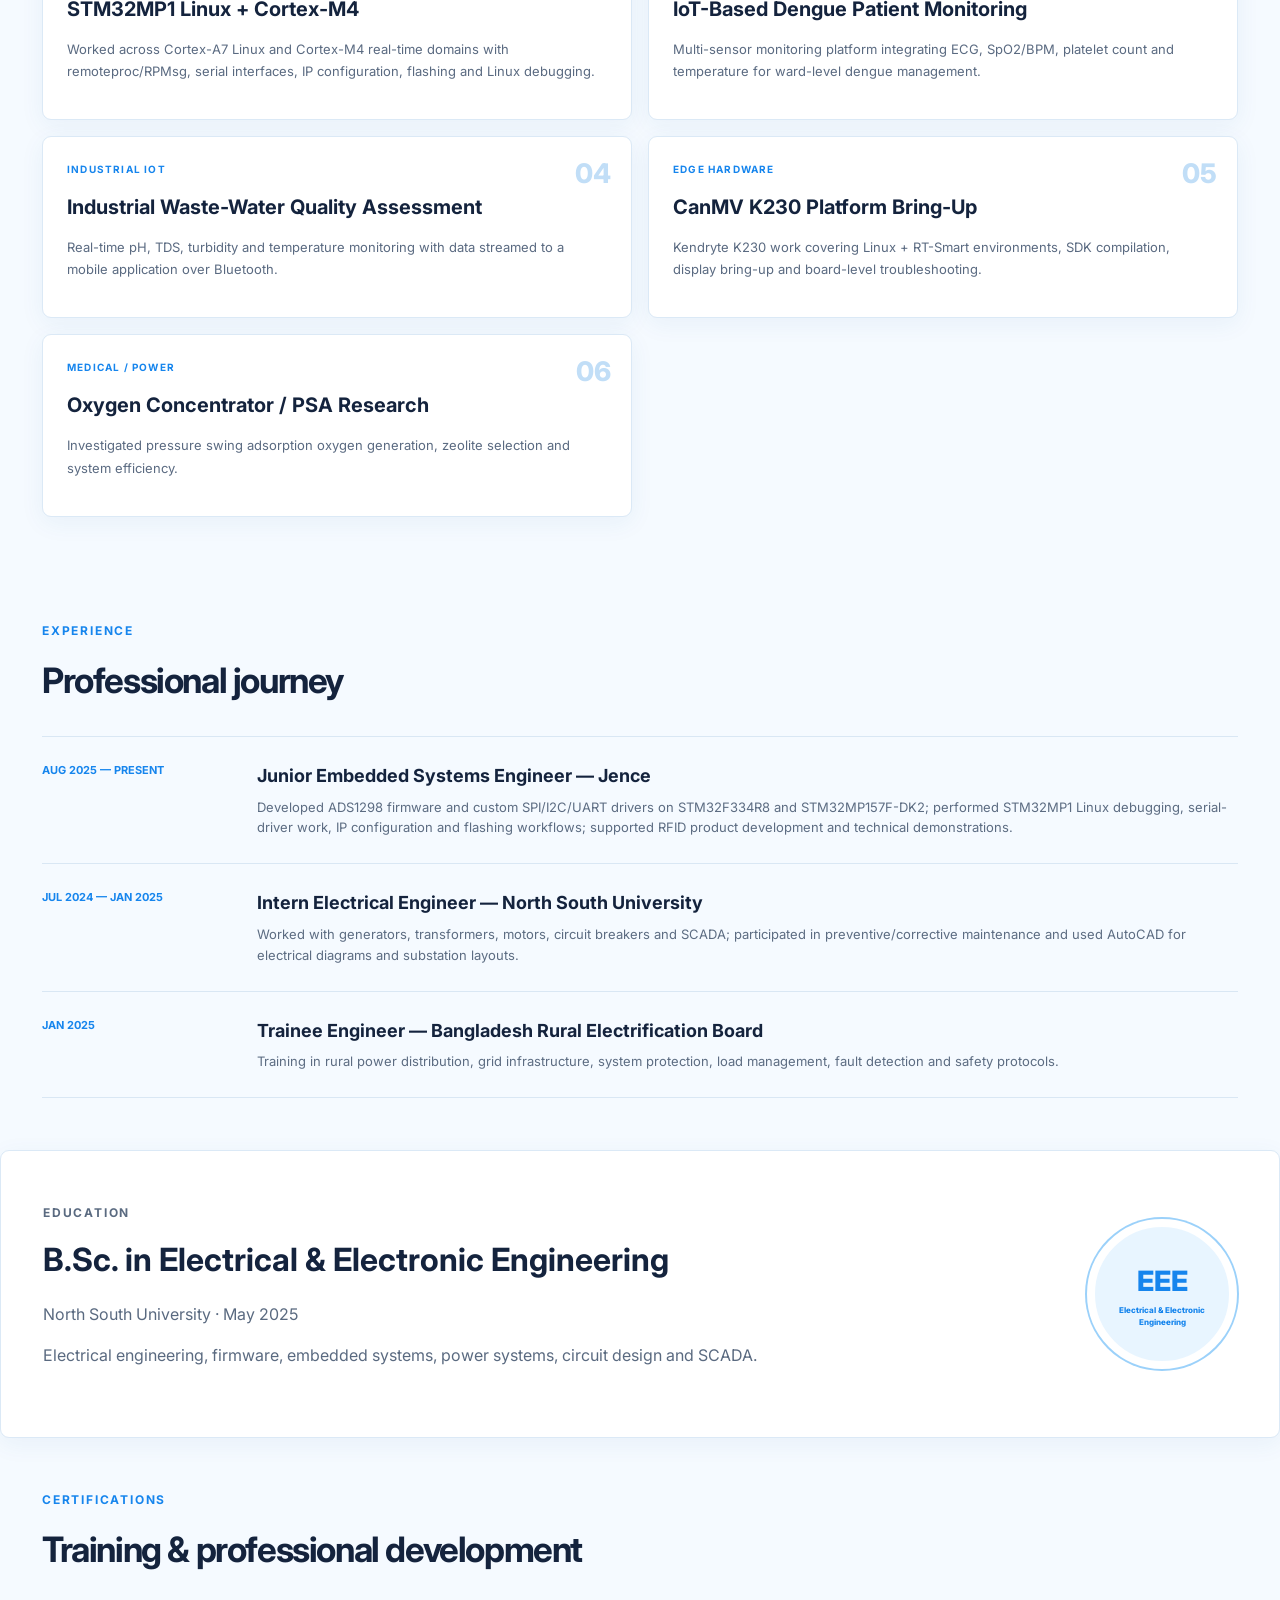
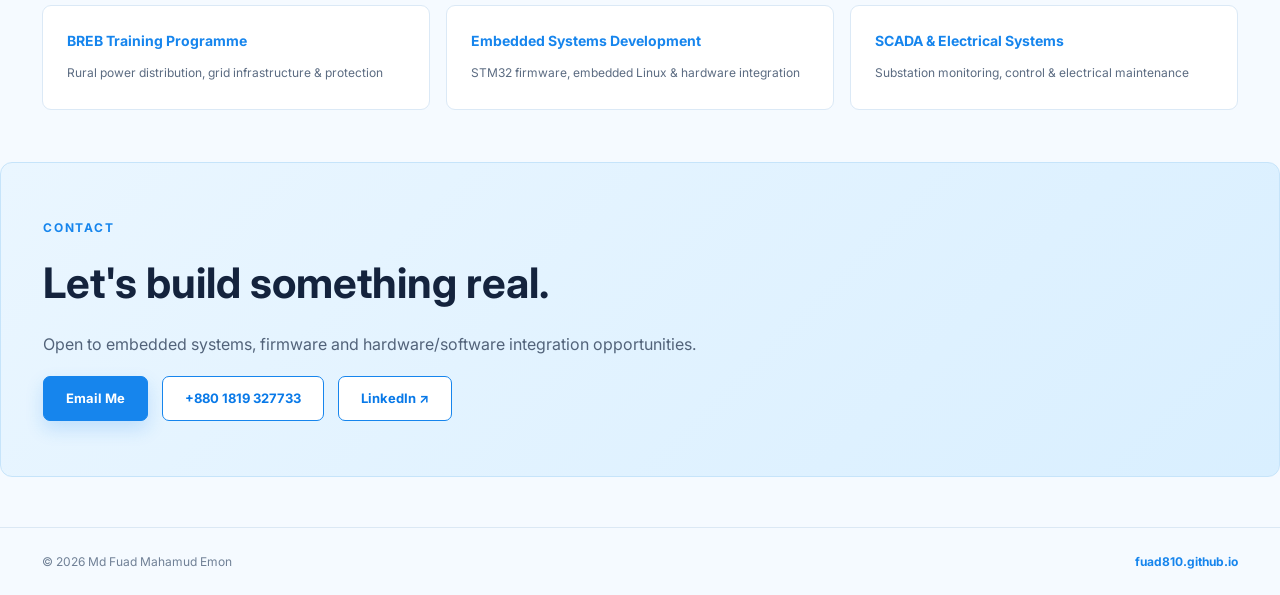
==== commit 45d3139d: "Enhance portfolio" ====
--- a/index.html
+++ b/index.html
@@ -1,6 +1,6 @@
 <!doctype html><html lang="en"><head><meta charset="utf-8"><meta name="viewport" content="width=device-width,initial-scale=1"><meta name="description" content="Md Fuad Mahamud Emon — Embedded Systems Engineer"><title>Md Fuad Mahamud Emon | Embedded Systems Engineer</title><meta name="theme-color" content="#1685ed"><meta property="og:title" content="Md Fuad Mahamud Emon | Embedded Systems Engineer"><meta property="og:description" content="Embedded Systems Engineer specializing in STM32 firmware, ADS1298 ECG acquisition and embedded Linux."><meta property="og:type" content="website"><meta property="og:url" content="https://fuad810.github.io/"><meta property="og:image" content="https://fuad810.github.io/profile.jpg"><meta name="twitter:card" content="summary_large_image"><link rel="icon" href="profile.jpg"><link rel="preconnect" href="https://fonts.googleapis.com"><link rel="preconnect" href="https://fonts.gstatic.com" crossorigin><link href="https://fonts.googleapis.com/css2?family=Inter:wght@400;500;600;700;800&display=swap" rel="stylesheet"><link rel="stylesheet" href="style.css"></head><body>
 <header class="nav"><div class="identity"><a class="logo" href="#home">FE</a><div><strong>MD FUAD MAHAMUD EMON</strong><span>Embedded Systems Engineer</span></div></div><nav><a class="active" href="#home">Home</a><a href="#about">About</a><a href="#skills">Skills</a><a href="#experience">Experience</a><a href="#projects">Projects</a><a href="#education">Education</a><a href="#certifications">Certifications</a><a href="#contact">Contact</a></nav><a class="cv" href="cv.html">⇩ &nbsp;Download CV</a><button class="menu-toggle" aria-label="Toggle menu" aria-expanded="false"><span></span><span></span><span></span></button></header>
-<main id="home"><section class="hero"><div class="hero-copy"><p class="hello">HELLO, I'M</p><h1>MD FUAD<br>MAHAMUD EMON</h1><h2>Embedded Systems Engineer</h2><p class="lead">Embedded Systems Engineer with experience in firmware development, mixed-signal IC drivers, and embedded Linux debugging on STM32 platforms. Passionate about building reliable, efficient and innovative solutions that bridge hardware and software.</p><div class="contact-grid"><a href="tel:+8801819327733"><b>☎</b><span>+880 1819 327733<small>Phone</small></span></a><a href="mailto:mahmudfuad114@gmail.com"><b>✉</b><span>mahmudfuad114@gmail.com<small>Email</small></span></a><a href="https://www.linkedin.com/in/md-fuad-mahamud-emon" target="_blank" rel="noopener"><b>in</b><span>linkedin.com/in/md-fuad-mahamud-emon<small>LinkedIn</small></span></a><div><b>⌖</b><span>Bangladesh<small>Location</small></span></div></div><div class="actions"><a class="btn primary" href="#projects">View My Projects&nbsp; →</a><a class="btn outline" href="mailto:mahmudfuad114@gmail.com">Contact Me&nbsp; ✉</a></div></div><div class="hero-image"><img src="profile.jpg" alt="Md Fuad Mahamud Emon"><div class="curve"></div></div></section>
+<main id="home"><section class="hero"><div class="hero-copy"><p class="hello">HELLO, I'M</p><h1>MD FUAD<br>MAHAMUD EMON</h1><h2>Embedded Systems Engineer</h2><p class="lead">Embedded Systems Engineer with experience in firmware development, mixed-signal IC drivers, and embedded Linux debugging on STM32 platforms. Passionate about building reliable, efficient and innovative solutions that bridge hardware and software.</p><div class="contact-grid"><a href="tel:+8801819327733"><b>☎</b><span>+880 1819 327733<small>Phone</small></span></a><a href="mailto:mahmudfuad114@gmail.com"><b>✉</b><span>mahmudfuad114@gmail.com<small>Email</small></span></a><a href="https://www.linkedin.com/in/md-fuad-mahamud-emon" target="_blank" rel="noopener"><b>in</b><span>linkedin.com/in/md-fuad-mahamud-emon<small>LinkedIn</small></span></a><div><b>⌖</b><span>Bangladesh<small>Location</small></span></div></div><div class="actions"><a class="btn primary" href="#projects">View My Projects&nbsp; →</a><a class="btn outline" href="mailto:mahmudfuad114@gmail.com">Contact Me&nbsp; ✉</a></div></div><div class="hero-image"><img src="profile.jpg" alt="Profile" /><div class="curve"></div></div></section>
 <section class="expertise"><div><i>▣</i><strong>STM32 Expert</strong><small>STM32F3, STM32MP1</small></div><div><i>〽</i><strong>Mixed-Signal Systems</strong><small>ADS1298 ECG, Sensors</small></div><div><i>♙</i><strong>Embedded Linux</strong><small>STM32MP1, Yocto, Linux</small></div><div><i>⌘</i><strong>IoT &amp; Communication</strong><small>WiFi, Bluetooth, UART, I2C</small></div><div><i>ϟ</i><strong>Real-world Impact</strong><small>Medical, Industrial, Power Systems</small></div></section>
 <section id="about" class="three section"><article><div class="card-title">♙ <strong>ABOUT ME</strong></div><p>I am an Embedded Systems Engineer with a strong foundation in electrical engineering, firmware development, and embedded Linux. I enjoy working across the full stack of embedded systems — from low-level driver development to system integration and real-world product validation.</p><a class="download" href="cv.html">⇩ &nbsp; Download CV</a></article><article id="skills"><div class="card-title">&lt;/&gt; <strong>TECHNICAL SKILLS</strong></div><div class="skill-list"><span>⚙ STM32 Firmware Dev</span><span>⚙ Embedded Linux (STM32MP1)</span><span>⌁ Mixed-Signal IC Drivers</span><span>▣ SPI / I2C / UART</span><span>⌁ RFID Systems</span><span>♧ SCADA Systems</span><span>⚙ Hardware Design Review</span><span>⌁ Electric Power Systems</span><span>▧ PLC Programming</span><span>⌁ AutoCAD / Schematics</span></div></article><article><div class="card-title">♨ <strong>PROGRAMMING &amp; TOOLS</strong></div><h4>Programming</h4><div class="tool-list"><span>C / C++</span><span>Python</span><span>Java</span><span>MATLAB</span></div><hr><h4>Tools</h4><div class="tool-list"><span>STM32CubeIDE / CubeMX</span><span>Arduino IDE</span><span>Cadence / ModelSim</span><span>Git / Linux CLI</span><span>AutoCAD</span><span>MATLAB / Simulink</span></div></article></section>
 <section id="projects" class="section"><div class="section-heading"><div><p class="eyebrow">SELECTED PROJECTS</p><h2>Engineering work with real hardware behind it.</h2></div><p>Biomedical electronics, embedded Linux, industrial IoT and system-level engineering.</p></div><div class="projects"><article><em>01</em><small>MEDICAL ELECTRONICS</small><h3>8-Channel ECG Data Acquisition — ADS1298</h3><p>Developed low-level firmware and custom SPI/I2C/UART drivers for ADS1298 on STM32F334R8 and STM32MP157F-DK2, validated timing and transferred multi-channel ECG data to the Linux side.</p></article><article><em>02</em><small>EMBEDDED LINUX</small><h3>STM32MP1 Linux + Cortex-M4</h3><p>Worked across Cortex-A7 Linux and Cortex-M4 real-time domains with remoteproc/RPMsg, serial interfaces, IP configuration, flashing and Linux debugging.</p></article><article><em>03</em><small>BIOMEDICAL / IOT</small><h3>IoT-Based Dengue Patient Monitoring</h3><p>Multi-sensor monitoring platform integrating ECG, SpO2/BPM, platelet count and temperature for ward-level dengue management.</p></article><article><em>04</em><small>INDUSTRIAL IOT</small><h3>Industrial Waste-Water Quality Assessment</h3><p>Real-time pH, TDS, turbidity and temperature monitoring with data streamed to a mobile application over Bluetooth.</p></article><article><em>05</em><small>EDGE HARDWARE</small><h3>CanMV K230 Platform Bring-Up</h3><p>Kendryte K230 work covering Linux + RT-Smart environments, SDK compilation, display bring-up and board-level troubleshooting.</p></article><article><em>06</em><small>MEDICAL / POWER</small><h3>Oxygen Concentrator / PSA Research</h3><p>Investigated pressure swing adsorption oxygen generation, zeolite selection and system efficiency.</p></article></div></section>
--- a/style.css
+++ b/style.css
@@ -1 +1,38 @@
-*{box-sizing:border-box}html{scroll-behavior:smooth}body{margin:0;background:#f5faff;color:#14233d;font-family:Inter,system-ui,sans-serif;line-height:1.6}a{text-decoration:none;color:inherit}.nav{height:74px;padding:0 42px;background:rgba(255,255,255,.96);border-bottom:1px solid #dbeaf8;display:flex;align-items:center;justify-content:space-between;position:sticky;top:0;z-index:50;backdrop-filter:blur(14px)}.identity{display:flex;align-items:center;gap:16px;min-width:285px}.identity strong{display:block;font-size:14px;line-height:1.15;letter-spacing:.01em}.identity span{display:block;font-size:11px;color:#34445f}.logo{font-size:32px;font-weight:800;letter-spacing:-.1em;color:#1678df}.nav nav{display:flex;align-items:center;gap:28px;font-size:14px;color:#2c3d59;height:100%}.nav nav a{height:100%;display:flex;align-items:center;position:relative}.nav nav a:hover,.nav nav a.active{color:#0879e8}.nav nav a.active:after{content:"";position:absolute;left:0;right:0;bottom:0;height:3px;background:#1685ed}.cv{background:#1685ed;color:#fff;border-radius:8px;padding:11px 20px;font-size:14px;font-weight:700;box-shadow:0 8px 20px #1685ed35}.hero{min-height:498px;max-width:1536px;margin:auto;display:grid;grid-template-columns:58% 42%;position:relative;overflow:hidden;background:linear-gradient(115deg,#fff 0%,#f0f8ff 70%,#e0f1ff 100%)}.hero-copy{padding:40px 40px 35px;position:relative;z-index:4}.hello,.eyebrow{margin:0 0 12px;color:#1685ed;font-weight:700;font-size:12px;letter-spacing:.15em}.hero h1{font-size:clamp(58px,5vw,82px);line-height:1.02;letter-spacing:-.055em;margin:0;color:#13213a;font-weight:800}.hero h2{font-size:21px;letter-spacing:.25em;color:#1685ed;margin:16px 0 10px;font-weight:600}.lead{max-width:670px;margin:0;color:#4a5b73;font-size:15px;line-height:1.8}.contact-grid{display:grid;grid-template-columns:1fr 1.15fr 1.25fr .8fr;gap:14px;margin-top:20px}.contact-grid>a,.contact-grid>div{min-height:60px;background:#fff;border:1px solid #dbeaf8;border-radius:7px;padding:10px 14px;display:flex;align-items:center;gap:11px;box-shadow:0 5px 18px #1c65a00c}.contact-grid b{font-size:20px;color:#1685ed}.contact-grid span{font-size:11px;line-height:1.3;overflow:hidden}.contact-grid small{display:block;color:#697a91;margin-top:3px;font-size:9px}.actions{display:flex;gap:14px;flex-wrap:wrap;margin-top:20px}.btn{display:inline-block;padding:11px 22px;border-radius:7px;border:1px solid #1685ed;font-size:13px;font-weight:700}.primary{background:#1685ed;color:#fff;box-shadow:0 8px 18px #1685ed30}.outline{background:#fff;color:#0879e8}.hero-image{position:relative;overflow:hidden;display:flex;justify-content:flex-end;align-items:flex-start}.hero-image:before{content:"";position:absolute;width:670px;height:670px;border-radius:50%;left:-145px;top:-90px;background:#d7ecff;border:9px solid #fff;box-shadow:0 0 0 7px #a9d8ff}.hero-image img{height:100%;width:100%;object-fit:cover;object-position:center 42%;clip-path:ellipse(72% 85% at 68% 50%);filter:saturate(1.02);content:url("profile.jpg?v=2");animation:profileFloat 6s ease-in-out infinite,profileReveal 1s ease-out both;transform-origin:center center;will-change:transform,filter}.hero-image img:hover{animation-play-state:paused;transform:scale(1.025);filter:saturate(1.08) brightness(1.03)}.curve{position:absolute;left:-12px;top:-10px;width:80px;height:530px;border-radius:50%;border-left:7px solid #b8dfff;transform:rotate(9deg)}@keyframes profileFloat{0%,100%{transform:scale(1) translateY(0)}50%{transform:scale(1.012) translateY(-5px)}}@keyframes profileReveal{from{opacity:0;transform:scale(1.04);filter:saturate(.8) brightness(1.08)}to{opacity:1;transform:scale(1);filter:saturate(1.02)}}.expertise{max-width:1536px;margin:auto;display:grid;grid-template-columns:repeat(5,1fr);background:#fff;border-bottom:1px solid #dceaf7;border-top:1px solid #dceaf7;padding:18px 55px}.expertise div{display:grid;grid-template-columns:36px 1fr;grid-template-rows:auto auto;align-items:center;padding:4px 30px;border-right:1px solid #dbe6f2}.expertise div:last-child{border:0}.expertise i{grid-row:span 2;color:#1685ed;font-style:normal;font-size:25px}.expertise strong{font-size:13px;color:#1685ed}.expertise small{font-size:10px;color:#566780}.section{max-width:1460px;margin:auto;padding:52px 42px}.three{display:grid;grid-template-columns:1fr 1.35fr 1.35fr;gap:18px}.three article{background:#fff;border:1px solid #dbe9f6;border-radius:9px;padding:22px 24px;box-shadow:0 6px 24px #1b5f9810}.card-title{display:flex;gap:12px;align-items:center;color:#1685ed;font-size:14px;border-bottom:1px solid #dceaf7;padding-bottom:12px;margin-bottom:18px}.card-title strong{color:#14233d;letter-spacing:.03em}.three p{font-size:13px;color:#52627a;line-height:1.9}.download{display:block;margin-top:22px;background:#1685ed;color:#fff;text-align:center;padding:12px;border-radius:7px;font-size:13px;font-weight:700}.skill-list{display:grid;grid-template-columns:1fr 1fr;gap:9px}.skill-list span,.tool-list span{background:#eaf5ff;border:1px solid #d6e9f8;border-radius:5px;padding:8px 10px;color:#0d6fcf;font-size:11px}.tool-list{display:grid;grid-template-columns:repeat(4,1fr);gap:9px}.three article:nth-child(3) h4{font-size:12px;margin:10px 0 8px}.three hr{border:0;border-top:1px solid #dceaf7;margin:18px 0}.section-heading{display:flex;justify-content:space-between;align-items:end;margin-bottom:28px}.section-heading h2{margin:0;font-size:35px;letter-spacing:-.04em}.section-heading>p{max-width:390px;color:#66758b;font-size:13px}.projects{display:grid;grid-template-columns:1fr 1fr;gap:16px}.projects article{background:#fff;border:1px solid #dbe9f6;border-radius:9px;padding:24px;position:relative;box-shadow:0 6px 24px #1b5f9810}.projects article:first-child{grid-column:span 2;background:linear-gradient(135deg,#fff,#eef8ff)}.projects em{position:absolute;right:20px;top:15px;font-style:normal;font-size:27px;font-weight:800;color:#c1def7}.projects small{display:block;color:#1685ed;font-weight:700;letter-spacing:.12em;font-size:10px}.projects h3{font-size:20px;margin:14px 55px 8px 0}.projects p{font-size:13px;color:#5a6a81;line-height:1.7}.timeline{border-top:1px solid #d9e7f4}.timeline article{display:grid;grid-template-columns:190px 1fr;gap:25px;padding:25px 0;border-bottom:1px solid #d9e7f4}.timeline time{color:#1685ed;font-size:11px;font-weight:700}.timeline h3{margin:0 0 6px;font-size:18px}.timeline p{margin:0;color:#5c6c82;font-size:13px}.education{background:#fff;border:1px solid #dbe9f6;border-radius:9px;display:flex;justify-content:space-between;align-items:center;box-shadow:0 6px 24px #1b5f9810}.education h2{margin:0 0 8px;font-size:32px}.education p{color:#5a6a80}.education strong{color:#1685ed}.edu-box{width:150px;height:150px;border-radius:50%;display:flex;flex-direction:column;justify-content:center;align-items:center;text-align:center;background:#e8f5ff;border:8px solid #fff;box-shadow:0 0 0 2px #9bd1fa;color:#1685ed;font-size:28px;font-weight:800}.edu-box small{font-size:8px}.cert-grid{display:grid;grid-template-columns:repeat(3,1fr);gap:16px}.cert-grid article{background:#fff;border:1px solid #dbe9f6;border-radius:9px;padding:24px}.cert-grid b{display:block;color:#1685ed;font-size:14px;margin-bottom:7px}.cert-grid span{font-size:12px;color:#5c6c82}.contact{max-width:1460px;margin:0 auto 50px;background:linear-gradient(135deg,#eaf6ff,#d9efff);border:1px solid #c6e4fa;border-radius:12px;padding:55px 42px}.contact h2{font-size:42px;margin:0 0 8px}.contact>p:not(.eyebrow){color:#52637a}.contact .actions{margin-top:18px}footer{max-width:1460px;margin:auto;padding:24px 42px;border-top:1px solid #dbe8f4;display:flex;justify-content:space-between;color:#708096;font-size:12px}footer a{color:#1685ed;font-weight:700}@media(max-width:1100px){.nav{padding:0 22px}.nav nav{gap:15px}.cv{display:none}.hero{grid-template-columns:1fr}.hero-image{height:440px;order:-1}.hero-copy{padding:42px 28px}.contact-grid{grid-template-columns:1fr 1fr}.expertise{grid-template-columns:1fr 1fr;padding:15px}.expertise div:nth-child(2n){border-right:0}.three{grid-template-columns:1fr}.tool-list{grid-template-columns:1fr 1fr}.cert-grid{grid-template-columns:1fr 1fr}.section{padding:45px 28px}}@media(max-width:650px){.identity strong{font-size:11px}.identity span{font-size:9px}.logo{font-size:27px}.hero h1{font-size:48px}.hero h2{font-size:15px;letter-spacing:.13em}.contact-grid{grid-template-columns:1fr}.expertise{grid-template-columns:1fr}.expertise div{border-right:0;border-bottom:1px solid #dbe6f2}.projects{grid-template-columns:1fr}.projects article:first-child{grid-column:auto}.timeline article{grid-template-columns:1fr;gap:7px}.section-heading{display:block}.section-heading h2{font-size:29px}.cert-grid{grid-template-columns:1fr}.education{display:block}.edu-box{margin-top:25px}footer{display:block}.hero-image img{clip-path:ellipse(82% 85% at 60% 50%)}}+*{box-sizing:border-box}html{scroll-behavior:smooth}body{margin:0;background:#f5faff;color:#14233d;font-family:Inter,system-ui,sans-serif;line-height:1.6}a{text-decoration:none;color:inherit}.nav{height:74px;padding:0 42px;background:rgba(255,255,255,.96);border-bottom:1px solid #dbeaf8;display:flex;align-items:center;justify-content:space-between;position:sticky;top:0;z-index:50;backdrop-filter:blur(14px)}.identity{display:flex;align-items:center;gap:16px;min-width:285px}.identity strong{display:block;font-size:14px;line-height:1.15;letter-spacing:.01em}.identity span{display:block;font-size:11px;color:#34445f}.logo{font-size:32px;font-weight:800;letter-spacing:-.1em;color:#1678df}.nav nav{display:flex;align-items:center;gap:28px;font-size:14px;color:#2c3d59;height:100%}.nav nav a{height:100%;display:flex;align-items:center;position:relative}.nav nav a:hover,.nav nav a.active{color:#0879e8}.nav nav a.active:after{content:"";position:absolute;left:0;right:0;bottom:0;height:3px;background:#1685ed}.cv{background:#1685ed;color:#fff;border-radius:8px;padding:11px 20px;font-size:14px;font-weight:700;box-shadow:0 8px 20px #1685ed35}.hero{min-height:440px;max-width:1536px;margin:auto;display:grid;grid-template-columns:70% 30%;position:relative;overflow:hidden;background:linear-gradient(115deg,#fff 0%,#f0f8ff 70%,#e0f1ff 100%)}.hero-copy{padding:40px 40px 35px;position:relative;z-index:4}.hello,.eyebrow{margin:0 0 12px;color:#1685ed;font-weight:700;font-size:12px;letter-spacing:.15em}.hero h1{font-size:clamp(58px,5vw,82px);line-height:1.02;letter-spacing:-.055em;margin:0;color:#13213a;font-weight:800}.hero h2{font-size:21px;letter-spacing:.25em;color:#1685ed;margin:16px 0 10px;font-weight:600}.lead{max-width:670px;margin:0;color:#4a5b73;font-size:15px;line-height:1.8}.contact-grid{display:grid;grid-template-columns:1fr 1.15fr 1.25fr .8fr;gap:14px;margin-top:20px}.contact-grid>a,.contact-grid>div{min-height:60px;background:#fff;border:1px solid #dbeaf8;border-radius:7px;padding:10px 14px;display:flex;align-items:center;gap:11px;box-shadow:0 5px 18px #1c65a00c}.contact-grid b{font-size:20px;color:#1685ed}.contact-grid span{font-size:11px;line-height:1.3;overflow:hidden}.contact-grid small{display:block;color:#697a91;margin-top:3px;font-size:9px}.actions{display:flex;gap:14px;flex-wrap:wrap;margin-top:20px}.btn{display:inline-block;padding:11px 22px;border-radius:7px;border:1px solid #1685ed;font-size:13px;font-weight:700}.primary{background:#1685ed;color:#fff;box-shadow:0 8px 18px #1685ed30}.outline{background:#fff;color:#0879e8}.hero-image{position:relative;overflow:hidden;display:flex;justify-content:center;align-items:center;padding:36px 24px}.hero-image:before{content:"";position:absolute;width:340px;height:340px;border-radius:50%;background:#d7ecff;border:8px solid #fff;box-shadow:0 0 0 6px #a9d8ff}.hero-image img{position:relative;height:300px;width:300px;object-fit:cover;object-position:center 30%;border-radius:50%;filter:saturate(1.02);content:url("profile.jpg?v=2");animation:profileFloat 6s ease-in-out infinite,profileReveal 1s ease-out both;transform-origin:center center;will-change:transform,filter}.hero-image img:hover{animation-play-state:paused;transform:scale(1.025);filter:saturate(1.08) brightness(1.03)}.curve{display:none}@keyframes profileFloat{0%,100%{transform:scale(1) translateY(0)}50%{transform:scale(1.012) translateY(-5px)}}@keyframes profileReveal{from{opacity:0;transform:scale(1.04);filter:saturate(.8) brightness(1.08)}to{opacity:1;transform:scale(1);filter:saturate(1.02)}}.expertise{max-width:1536px;margin:auto;display:grid;grid-template-columns:repeat(5,1fr);background:#fff;border-bottom:1px solid #dceaf7;border-top:1px solid #dceaf7;padding:18px 55px}.expertise div{display:grid;grid-template-columns:36px 1fr;grid-template-rows:auto auto;align-items:center;padding:4px 30px;border-right:1px solid #dbe6f2}.expertise div:last-child{border:0}.expertise i{grid-row:span 2;color:#1685ed;font-style:normal;font-size:25px}.expertise strong{font-size:13px;color:#1685ed}.expertise small{font-size:10px;color:#566780}.section{max-width:1460px;margin:auto;padding:52px 42px}.three{display:grid;grid-template-columns:1fr 1.35fr 1.35fr;gap:18px}.three article{background:#fff;border:1px solid #dbe9f6;border-radius:9px;padding:22px 24px;box-shadow:0 6px 24px #1b5f9810}.card-title{display:flex;gap:12px;align-items:center;color:#1685ed;font-size:14px;border-bottom:1px solid #dceaf7;padding-bottom:12px;margin-bottom:18px}.card-title strong{color:#14233d;letter-spacing:.03em}.three p{font-size:13px;color:#52627a;line-height:1.9}.download{display:block;margin-top:22px;background:#1685ed;color:#fff;text-align:center;padding:12px;border-radius:7px;font-size:13px;font-weight:700}.skill-list{display:grid;grid-template-columns:1fr 1fr;gap:9px}.skill-list span,.tool-list span{background:#eaf5ff;border:1px solid #d6e9f8;border-radius:5px;padding:8px 10px;color:#0d6fcf;font-size:11px}.tool-list{display:grid;grid-template-columns:repeat(4,1fr);gap:9px}.three article:nth-child(3) h4{font-size:12px;margin:10px 0 8px}.three hr{border:0;border-top:1px solid #dceaf7;margin:18px 0}.section-heading{display:flex;justify-content:space-between;align-items:end;margin-bottom:28px}.section-heading h2{margin:0;font-size:35px;letter-spacing:-.04em}.section-heading>p{max-width:390px;color:#66758b;font-size:13px}.projects{display:grid;grid-template-columns:1fr 1fr;gap:16px}.projects article{background:#fff;border:1px solid #dbe9f6;border-radius:9px;padding:24px;position:relative;box-shadow:0 6px 24px #1b5f9810}.projects article:first-child{grid-column:span 2;background:linear-gradient(135deg,#fff,#eef8ff)}.projects em{position:absolute;right:20px;top:15px;font-style:normal;font-size:27px;font-weight:800;color:#c1def7}.projects small{display:block;color:#1685ed;font-weight:700;letter-spacing:.12em;font-size:10px}.projects h3{font-size:20px;margin:14px 55px 8px 0}.projects p{font-size:13px;color:#5a6a81;line-height:1.7}.timeline{border-top:1px solid #d9e7f4}.timeline article{display:grid;grid-template-columns:190px 1fr;gap:25px;padding:25px 0;border-bottom:1px solid #d9e7f4}.timeline time{color:#1685ed;font-size:11px;font-weight:700}.timeline h3{margin:0 0 6px;font-size:18px}.timeline p{margin:0;color:#5c6c82;font-size:13px}.education{background:#fff;border:1px solid #dbe9f6;border-radius:9px;display:flex;justify-content:space-between;align-items:center;box-shadow:0 6px 24px #1b5f9810}.education h2{margin:0 0 8px;font-size:32px}.education p{color:#5a6a80}.education strong{color:#1685ed}.edu-box{width:150px;height:150px;border-radius:50%;display:flex;flex-direction:column;justify-content:center;align-items:center;text-align:center;background:#e8f5ff;border:8px solid #fff;box-shadow:0 0 0 2px #9bd1fa;color:#1685ed;font-size:28px;font-weight:800}.edu-box small{font-size:8px}.cert-grid{display:grid;grid-template-columns:repeat(3,1fr);gap:16px}.cert-grid article{background:#fff;border:1px solid #dbe9f6;border-radius:9px;padding:24px}.cert-grid b{display:block;color:#1685ed;font-size:14px;margin-bottom:7px}.cert-grid span{font-size:12px;color:#5c6c82}.contact{max-width:1460px;margin:0 auto 50px;background:linear-gradient(135deg,#eaf6ff,#d9efff);border:1px solid #c6e4fa;border-radius:12px;padding:55px 42px}.contact h2{font-size:42px;margin:0 0 8px}.contact>p:not(.eyebrow){color:#52637a}.contact .actions{margin-top:18px}footer{max-width:1460px;margin:auto;padding:24px 42px;border-top:1px solid #dbe8f4;display:flex;justify-content:space-between;color:#708096;font-size:12px}footer a{color:#1685ed;font-weight:700}/* --- Enhancements --- */
+.nav.scrolled{box-shadow:0 6px 24px #1c65a014}
+.nav nav a{transition:color .2s}
+.projects article,.three article,.cert-grid article,.education,.contact-grid>a,.contact-grid>div{transition:transform .25s ease,box-shadow .25s ease}
+.projects article:hover,.three article:hover,.cert-grid article:hover{transform:translateY(-4px);box-shadow:0 14px 32px #1b5f9820}
+.contact-grid>a:hover{transform:translateY(-3px);box-shadow:0 10px 22px #1c65a01c}
+.btn{transition:transform .2s ease,box-shadow .2s ease}
+.btn:hover{transform:translateY(-2px)}
+.primary:hover{box-shadow:0 12px 26px #1685ed45}
+
+/* Scroll-reveal */
+.reveal{opacity:0;transform:translateY(26px);transition:opacity .7s ease,transform .7s ease}
+.reveal.in-view{opacity:1;transform:none}
+@media(prefers-reduced-motion:reduce){.reveal{opacity:1;transform:none;transition:none}}
+
+/* Back-to-top button */
+.to-top{position:fixed;right:22px;bottom:22px;width:44px;height:44px;border-radius:50%;background:#1685ed;color:#fff;display:flex;align-items:center;justify-content:center;font-size:18px;box-shadow:0 10px 24px #1685ed45;opacity:0;pointer-events:none;transform:translateY(10px);transition:opacity .25s,transform .25s;z-index:60;border:none;cursor:pointer}
+.to-top.show{opacity:1;pointer-events:auto;transform:none}
+.to-top:hover{filter:brightness(1.08)}
+
+/* Mobile hamburger */
+.menu-toggle{display:none;background:none;border:none;width:38px;height:38px;position:relative;cursor:pointer;flex-shrink:0}
+.menu-toggle span{position:absolute;left:7px;right:7px;height:2px;background:#14233d;transition:transform .25s,opacity .25s}
+.menu-toggle span:nth-child(1){top:13px}
+.menu-toggle span:nth-child(2){top:19px}
+.menu-toggle span:nth-child(3){top:25px}
+body.menu-open .menu-toggle span:nth-child(1){transform:translateY(6px) rotate(45deg)}
+body.menu-open .menu-toggle span:nth-child(2){opacity:0}
+body.menu-open .menu-toggle span:nth-child(3){transform:translateY(-6px) rotate(-45deg)}
+
+@media(max-width:1100px){.nav{padding:0 22px}.nav nav{gap:15px}.cv{display:none}.hero{grid-template-columns:1fr}.hero-image{height:260px;order:-1;padding:20px}.hero-image:before{width:220px;height:220px}.hero-image img{height:190px;width:190px}.hero-copy{padding:42px 28px}.contact-grid{grid-template-columns:1fr 1fr}.expertise{grid-template-columns:1fr 1fr;padding:15px}.expertise div:nth-child(2n){border-right:0}.three{grid-template-columns:1fr}.tool-list{grid-template-columns:1fr 1fr}.cert-grid{grid-template-columns:1fr 1fr}.section{padding:45px 28px}}@media(max-width:650px){.identity strong{font-size:11px}.identity span{font-size:9px}.logo{font-size:27px}.hero h1{font-size:48px}.hero h2{font-size:15px;letter-spacing:.13em}.contact-grid{grid-template-columns:1fr}.expertise{grid-template-columns:1fr}.expertise div{border-right:0;border-bottom:1px solid #dbe6f2}.projects{grid-template-columns:1fr}.projects article:first-child{grid-column:auto}.timeline article{grid-template-columns:1fr;gap:7px}.section-heading{display:block}.section-heading h2{font-size:29px}.cert-grid{grid-template-columns:1fr}.education{display:block}.edu-box{margin-top:25px}footer{display:block}.hero-image{height:200px}.hero-image:before{width:170px;height:170px}.hero-image img{height:150px;width:150px}
+.menu-toggle{display:block}
+.nav nav{position:fixed;top:74px;left:0;right:0;flex-direction:column;align-items:flex-start;gap:0;background:#fff;height:auto;max-height:0;overflow:hidden;transition:max-height .3s ease;box-shadow:0 12px 24px #1c65a01a}
+.nav nav a{width:100%;padding:14px 24px;height:auto}
+.nav nav a.active:after{display:none}
+.nav nav a.active{background:#eaf5ff}
+body.menu-open .nav nav{max-height:420px}
+}
